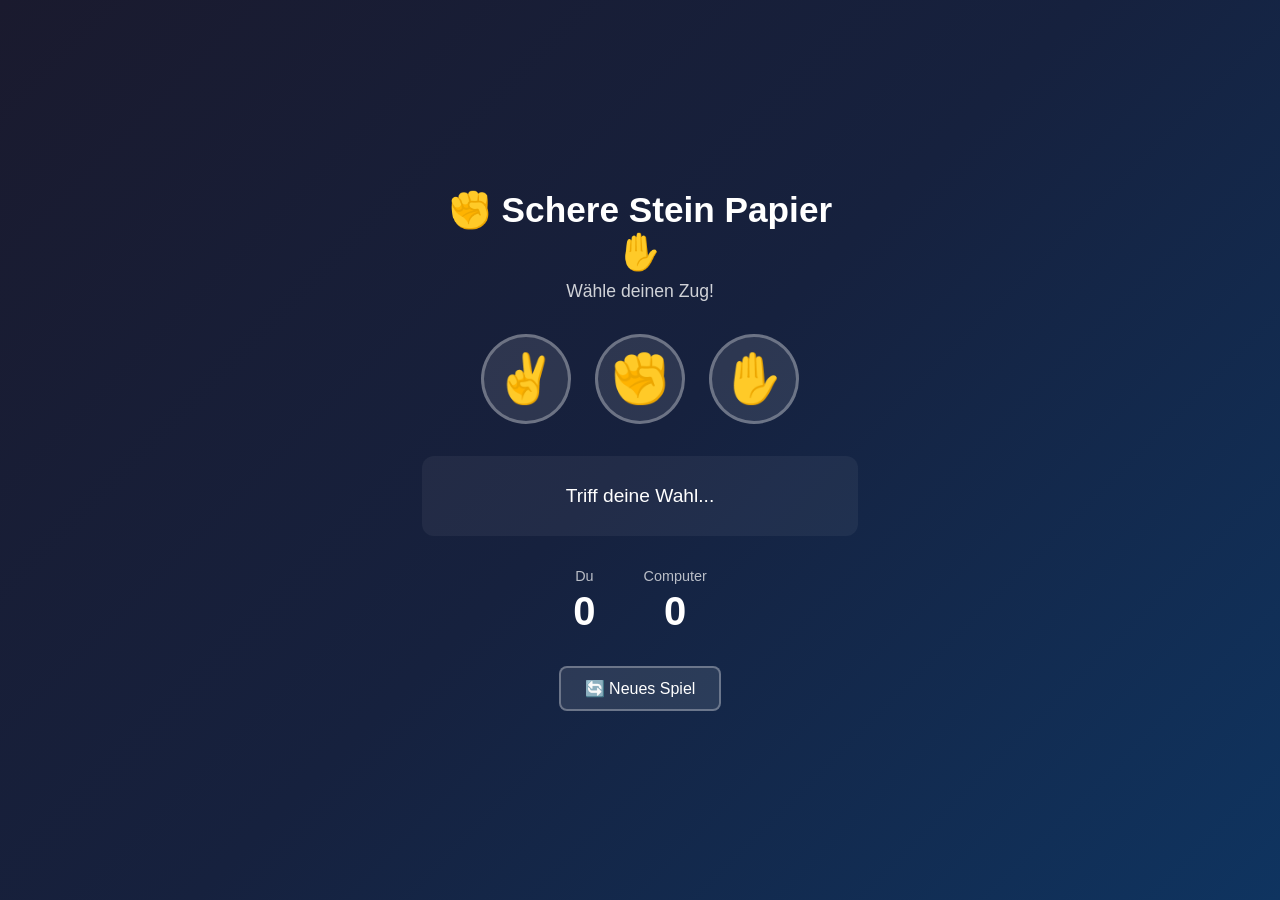
==== index.html @ b6883065 "feat: Schere Stein Papier Spiel als Team-Demo Interaktives Browser-Spiel mit: - Schere, Stein, Papie" ====
<!DOCTYPE html>
<html lang="de">
<head>
    <meta charset="UTF-8">
    <meta name="viewport" content="width=device-width, initial-scale=1.0">
    <title>Schere Stein Papier</title>
    <link rel="stylesheet" href="style.css">
</head>
<body>
    <div class="container">
        <h1>✊ Schere Stein Papier ✋</h1>
        <p class="subtitle">Wähle deinen Zug!</p>

        <div class="choices">
            <button class="choice-btn" data-choice="schere" title="Schere">✌️</button>
            <button class="choice-btn" data-choice="stein" title="Stein">✊</button>
            <button class="choice-btn" data-choice="papier" title="Papier">✋</button>
        </div>

        <div class="result" id="result">
            <p id="result-text">Triff deine Wahl...</p>
        </div>

        <div class="scoreboard">
            <div class="score">
                <span class="label">Du</span>
                <span class="value" id="player-score">0</span>
            </div>
            <div class="score">
                <span class="label">Computer</span>
                <span class="value" id="computer-score">0</span>
            </div>
        </div>

        <button class="reset-btn" id="reset-btn">🔄 Neues Spiel</button>
    </div>

    <script src="game.js"></script>
</body>
</html>
---- style.css ----
* {
    margin: 0;
    padding: 0;
    box-sizing: border-box;
}

body {
    font-family: 'Segoe UI', Tahoma, Geneva, Verdana, sans-serif;
    background: linear-gradient(135deg, #1a1a2e, #16213e, #0f3460);
    min-height: 100vh;
    display: flex;
    align-items: center;
    justify-content: center;
    color: #fff;
}

.container {
    text-align: center;
    padding: 2rem;
    max-width: 500px;
    width: 100%;
}

h1 {
    font-size: 2.2rem;
    margin-bottom: 0.5rem;
}

.subtitle {
    font-size: 1.1rem;
    opacity: 0.8;
    margin-bottom: 2rem;
}

.choices {
    display: flex;
    justify-content: center;
    gap: 1.5rem;
    margin-bottom: 2rem;
}

.choice-btn {
    font-size: 3rem;
    width: 90px;
    height: 90px;
    border: 3px solid rgba(255, 255, 255, 0.3);
    border-radius: 50%;
    background: rgba(255, 255, 255, 0.1);
    cursor: pointer;
    transition: all 0.3s ease;
    display: flex;
    align-items: center;
    justify-content: center;
}

.choice-btn:hover {
    transform: scale(1.15);
    border-color: #e94560;
    background: rgba(233, 69, 96, 0.2);
    box-shadow: 0 0 20px rgba(233, 69, 96, 0.4);
}

.choice-btn.selected {
    border-color: #e94560;
    background: rgba(233, 69, 96, 0.3);
    transform: scale(1.1);
}

.result {
    background: rgba(255, 255, 255, 0.05);
    border-radius: 12px;
    padding: 1.5rem;
    margin-bottom: 2rem;
    min-height: 80px;
    display: flex;
    align-items: center;
    justify-content: center;
}

#result-text {
    font-size: 1.2rem;
    line-height: 1.6;
}

.result.win { border: 2px solid #4caf50; }
.result.lose { border: 2px solid #f44336; }
.result.draw { border: 2px solid #ff9800; }

.scoreboard {
    display: flex;
    justify-content: center;
    gap: 3rem;
    margin-bottom: 2rem;
}

.score {
    display: flex;
    flex-direction: column;
    align-items: center;
}

.score .label {
    font-size: 0.9rem;
    opacity: 0.7;
    margin-bottom: 0.3rem;
}

.score .value {
    font-size: 2.5rem;
    font-weight: bold;
}

.reset-btn {
    background: rgba(255, 255, 255, 0.1);
    border: 2px solid rgba(255, 255, 255, 0.3);
    color: #fff;
    padding: 0.7rem 1.5rem;
    border-radius: 8px;
    font-size: 1rem;
    cursor: pointer;
    transition: all 0.3s ease;
}

.reset-btn:hover {
    background: rgba(255, 255, 255, 0.2);
    border-color: #fff;
}

@keyframes shake {
    0%, 100% { transform: translateX(0); }
    25% { transform: translateX(-5px); }
    75% { transform: translateX(5px); }
}

.shake {
    animation: shake 0.5s ease;
}
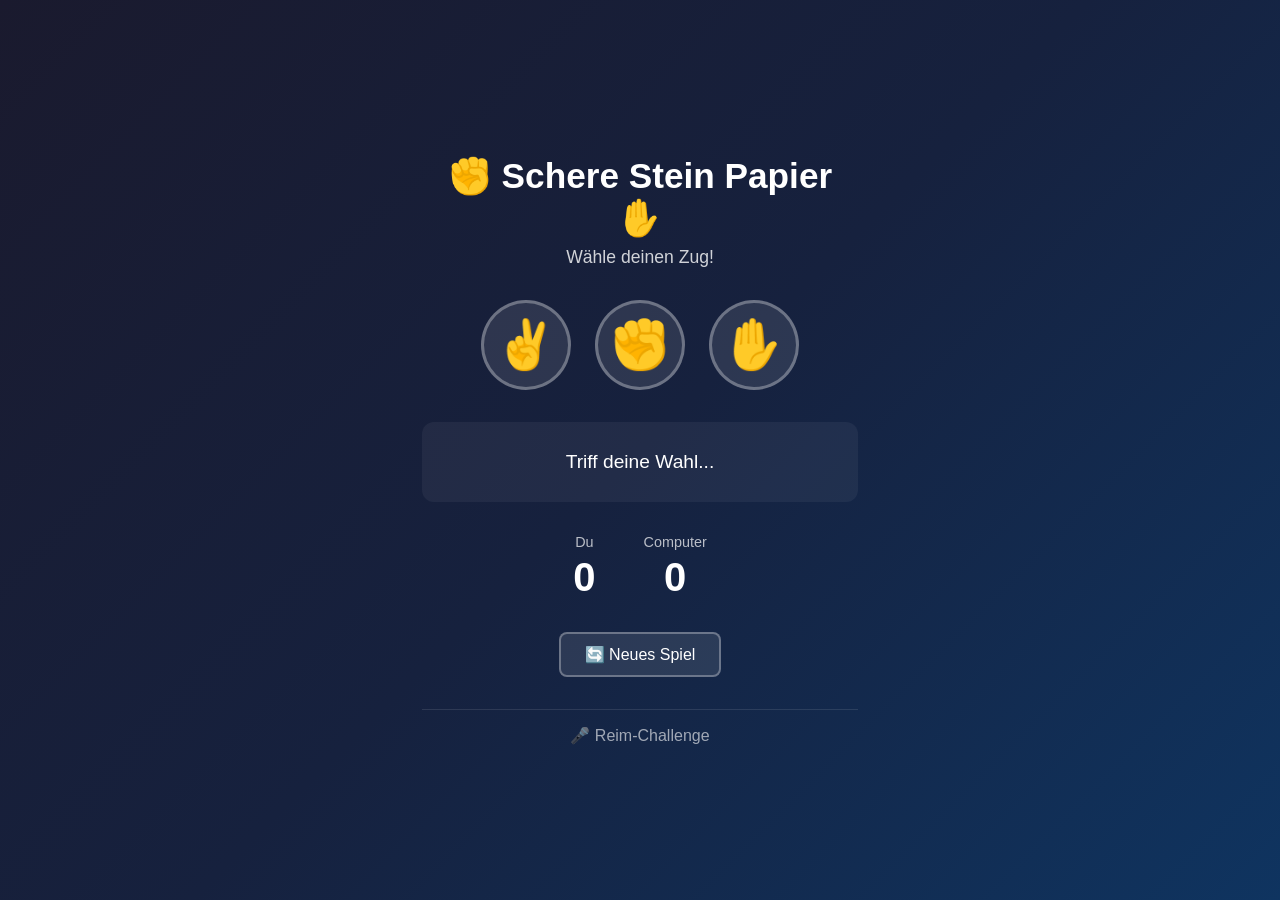
==== commit 9cc0af53: "feat: Reim-Challenge Spiel hinzugefuegt Neues Browser-Spiel bei dem das System ein Wort vorgibt und " ====
--- a/index.html
+++ b/index.html
@@ -33,6 +33,10 @@
         </div>
 
         <button class="reset-btn" id="reset-btn">🔄 Neues Spiel</button>
+
+        <nav style="margin-top:2rem;padding-top:1rem;border-top:1px solid rgba(255,255,255,0.1);">
+            <a href="reim.html" style="color:rgba(255,255,255,0.6);text-decoration:none;">🎤 Reim-Challenge</a>
+        </nav>
     </div>
 
     <script src="game.js"></script>
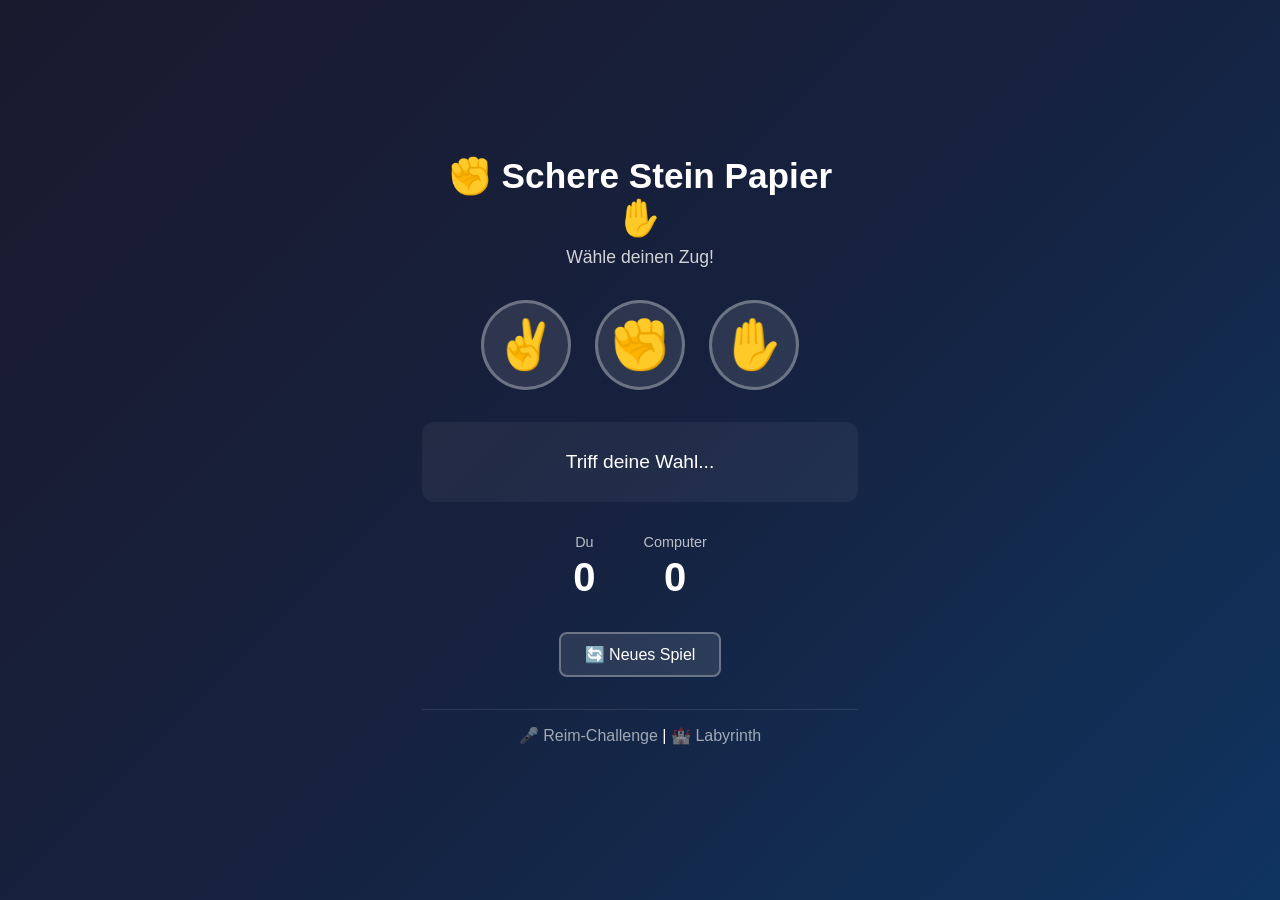
==== commit 9927ed88: "feat: Labyrinth-Spiel hinzugefuegt Neues Mini-Spiel mit: - Zufaellig generiertes Labyrinth (DFS-Algo" ====
--- a/index.html
+++ b/index.html
@@ -35,7 +35,8 @@
         <button class="reset-btn" id="reset-btn">🔄 Neues Spiel</button>
 
         <nav style="margin-top:2rem;padding-top:1rem;border-top:1px solid rgba(255,255,255,0.1);">
-            <a href="reim.html" style="color:rgba(255,255,255,0.6);text-decoration:none;">🎤 Reim-Challenge</a>
+            <a href="reim.html" style="color:rgba(255,255,255,0.6);text-decoration:none;">🎤 Reim-Challenge</a> |
+            <a href="labyrinth.html" style="color:rgba(255,255,255,0.6);text-decoration:none;">🏰 Labyrinth</a>
         </nav>
     </div>
 
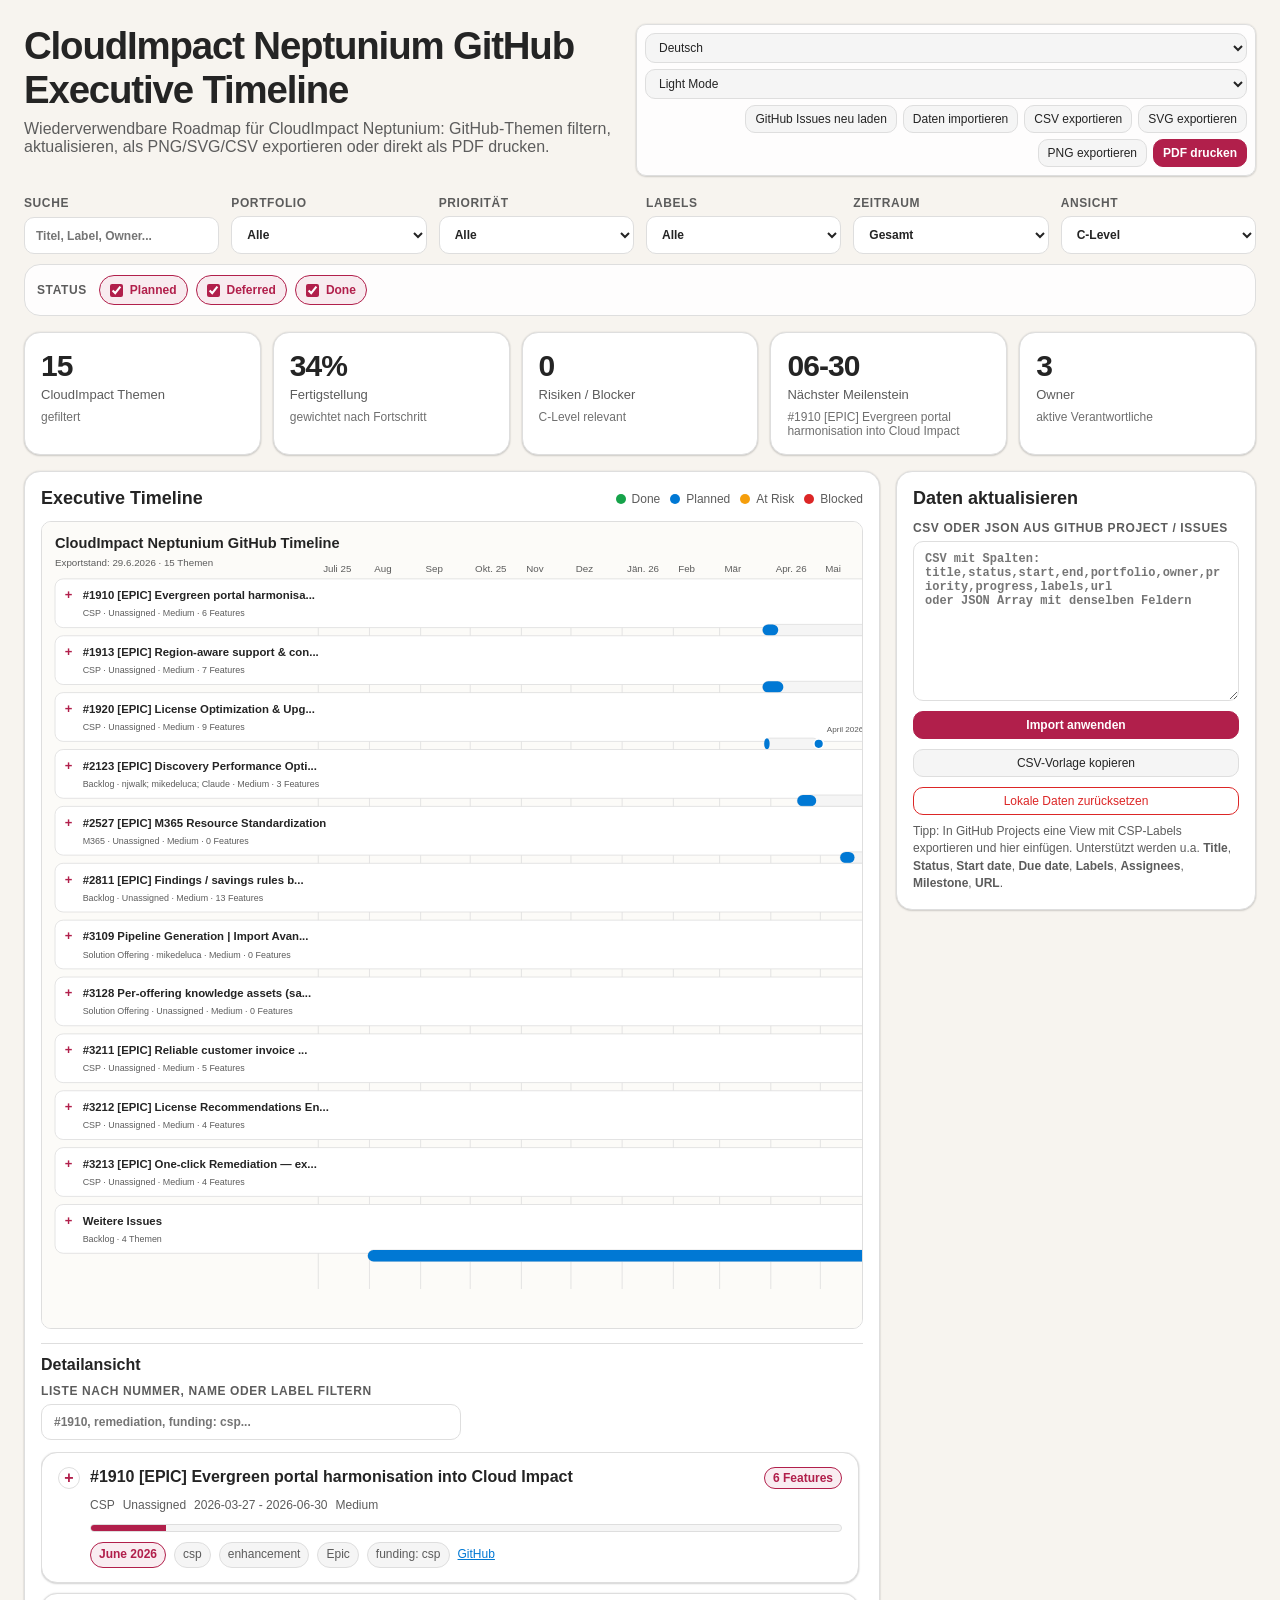
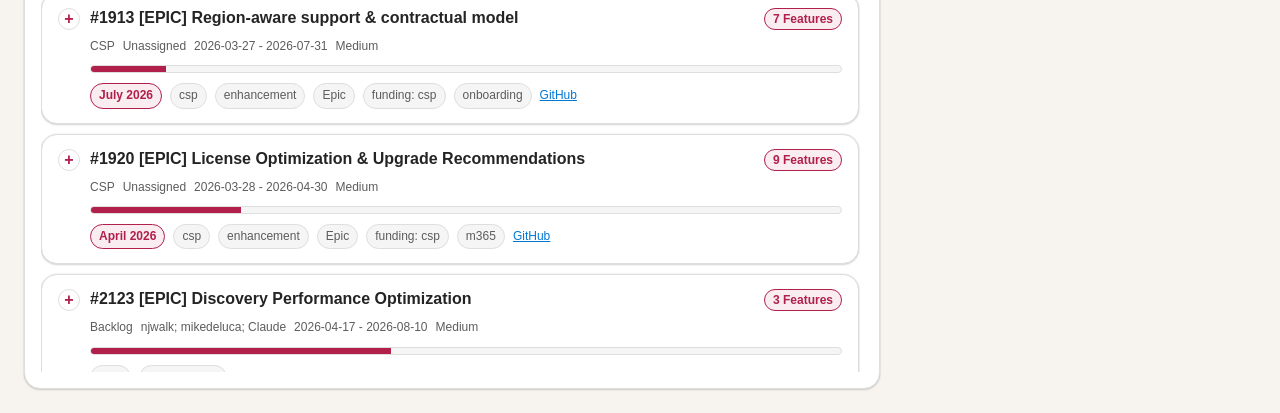
==== commit 122077e4: "Publish CloudImpact timeline artifact Co-authored-by: Copilot <223556219+Copilot@users.noreply.githu" ====
--- a/index.html
+++ b/index.html
@@ -1,45 +1,15936 @@
-<!DOCTYPE html>
+<!doctype html>
 <html lang="de">
 <head>
-    <meta charset="UTF-8">
-    <meta name="viewport" content="width=device-width, initial-scale=1.0">
-    <title>Schere Stein Papier</title>
-    <link rel="stylesheet" href="style.css">
+  <meta charset="utf-8" />
+  <meta name="viewport" content="width=device-width, initial-scale=1" />
+  <title>CloudImpact Neptunium GitHub Executive Timeline</title>
+  <link rel="icon" href="data:," />
+  <script>
+    (() => {
+      const param = new URLSearchParams(window.location.search).get("scoutTheme");
+      const stored = localStorage.getItem("cloudimpactneptunium-github-executive-timeline-theme");
+      const theme =
+        param || stored || (window.matchMedia("(prefers-color-scheme: dark)").matches ? "dark" : "light");
+      document.documentElement.setAttribute("data-theme", theme);
+    })();
+  </script>
+  <style>
+    :root {
+      color-scheme: light;
+      --cp-bg: #f7f4ef;
+      --cp-bg-elevated: #fcfbf8;
+      --cp-surface: #ffffff;
+      --cp-surface-soft: #f5f5f5;
+      --cp-border: #dedede;
+      --cp-border-strong: #919191;
+      --cp-text: #242424;
+      --cp-text-muted: #5c5c5c;
+      --cp-text-soft: #6f6f6f;
+      --cp-accent: #b11f4b;
+      --cp-accent-hover: #9a1a41;
+      --cp-accent-soft: rgba(177, 31, 75, 0.08);
+      --cp-accent-fg: #ffffff;
+      --cp-success: #16a34a;
+      --cp-danger: #dc2626;
+      --cp-warning: #f59e0b;
+      --cp-link: #0078d4;
+      --cp-shadow: 0 18px 48px rgba(0, 0, 0, 0.12);
+      --cp-overlay: rgba(255, 255, 255, 0.8);
+      --cp-panel: rgba(255, 255, 255, 0.86);
+      --cp-panel-strong: rgba(255, 255, 255, 0.96);
+      --cp-sheen: rgba(255, 255, 255, 0.55);
+      --cp-highlight: rgba(177, 31, 75, 0.12);
+    }
+    html[data-theme="dark"] {
+      color-scheme: dark;
+      --cp-bg: #3d3b3a;
+      --cp-bg-elevated: #343231;
+      --cp-surface: #292929;
+      --cp-surface-soft: #2e2e2e;
+      --cp-border: #474747;
+      --cp-border-strong: #5f5f5f;
+      --cp-text: #dedede;
+      --cp-text-muted: #919191;
+      --cp-text-soft: #b0b0b0;
+      --cp-accent: #fd8ea1;
+      --cp-accent-hover: #fb7b91;
+      --cp-accent-soft: rgba(253, 142, 161, 0.14);
+      --cp-accent-fg: #1a1a1a;
+      --cp-success: #4ade80;
+      --cp-danger: #f87171;
+      --cp-warning: #fbbf24;
+      --cp-link: #4da6ff;
+      --cp-shadow: 0 18px 48px rgba(0, 0, 0, 0.32);
+      --cp-overlay: rgba(41, 41, 41, 0.88);
+      --cp-panel: rgba(41, 41, 41, 0.72);
+      --cp-panel-strong: rgba(41, 41, 41, 0.96);
+      --cp-sheen: rgba(255, 255, 255, 0.04);
+      --cp-highlight: rgba(253, 142, 161, 0.12);
+    }
+    * { box-sizing: border-box; }
+    body {
+      margin: 0;
+      background: var(--cp-bg);
+      color: var(--cp-text);
+      font-family: "Segoe UI", Aptos, Calibri, -apple-system, BlinkMacSystemFont, sans-serif;
+    }
+    button, input, select, textarea {
+      font: inherit;
+      color: var(--cp-text);
+    }
+    .app {
+      max-width: 1440px;
+      margin: 0 auto;
+      padding: 24px;
+    }
+    header {
+      display: grid;
+      grid-template-columns: 1fr auto;
+      gap: 16px;
+      align-items: start;
+      margin-bottom: 20px;
+    }
+    h1, h2, h3, p { margin-top: 0; }
+    h1 {
+      margin-bottom: 8px;
+      font-size: clamp(28px, 3vw, 44px);
+      letter-spacing: -0.03em;
+    }
+    .subtitle {
+      margin: 0;
+      color: var(--cp-text-muted);
+      font-size: 16px;
+      max-width: 920px;
+    }
+    .toolbar, .panel, .metric, .timeline-card, .drawer {
+      background: var(--cp-surface);
+      border: 1px solid var(--cp-border);
+      border-radius: 16px;
+      box-shadow: 0 0 2px rgba(0,0,0,0.12), 0 1px 2px rgba(0,0,0,0.14);
+    }
+    .toolbar {
+      display: flex;
+      flex-wrap: wrap;
+      gap: 6px;
+      max-width: 620px;
+      padding: 8px;
+      align-self: start;
+      justify-content: flex-end;
+      background: var(--cp-panel);
+      border-radius: 0.625rem;
+    }
+    .button {
+      border: 1px solid var(--cp-border);
+      background: var(--cp-surface-soft);
+      border-radius: 0.625rem;
+      padding: 6px 9px;
+      cursor: pointer;
+      font-size: 12px;
+      transition: border-color .15s ease, background .15s ease, transform .15s ease;
+      white-space: nowrap;
+    }
+    .button:hover {
+      border-color: var(--cp-border-strong);
+      transform: translateY(-1px);
+    }
+    .button.primary {
+      background: var(--cp-accent);
+      border-color: var(--cp-accent);
+      color: var(--cp-accent-fg);
+      font-weight: 600;
+    }
+    .button.danger {
+      color: var(--cp-danger);
+      border-color: var(--cp-danger);
+      background: var(--cp-surface);
+    }
+    .filters {
+      display: grid;
+      grid-template-columns: repeat(6, minmax(140px, 1fr));
+      gap: 12px;
+      margin-bottom: 10px;
+    }
+    label {
+      display: grid;
+      gap: 6px;
+      color: var(--cp-text-muted);
+      font-size: 12px;
+      font-weight: 600;
+      text-transform: uppercase;
+      letter-spacing: .05em;
+    }
+    input, select, textarea {
+      width: 100%;
+      border: 1px solid var(--cp-border);
+      background: var(--cp-surface);
+      border-radius: 0.625rem;
+      padding: 10px 11px;
+      outline: none;
+    }
+    input:focus, select:focus, textarea:focus {
+      border-color: var(--cp-accent);
+      box-shadow: 0 0 0 3px var(--cp-accent-soft);
+    }
+    .status-strip {
+      display: flex;
+      align-items: center;
+      gap: 12px;
+      margin-bottom: 16px;
+      border: 1px solid var(--cp-border);
+      background: var(--cp-panel);
+      border-radius: 16px;
+      padding: 10px 12px;
+    }
+    .status-strip .strip-title {
+      color: var(--cp-text-muted);
+      font-size: 12px;
+      font-weight: 700;
+      letter-spacing: .05em;
+      text-transform: uppercase;
+      white-space: nowrap;
+    }
+    .multi-check {
+      display: flex;
+      flex-wrap: wrap;
+      gap: 8px;
+      align-items: center;
+      min-width: 0;
+    }
+    .multi-check label {
+      display: inline-flex;
+      align-items: center;
+      gap: 7px;
+      margin: 0;
+      padding: 7px 10px;
+      border: 1px solid var(--cp-border);
+      border-radius: 999px;
+      background: var(--cp-surface-soft);
+      color: var(--cp-text);
+      font-size: 12px;
+      font-weight: 700;
+      letter-spacing: 0;
+      text-transform: none;
+      cursor: pointer;
+      transition: border-color 140ms ease, background 140ms ease, color 140ms ease;
+    }
+    .multi-check input {
+      width: auto;
+      margin: 0;
+      accent-color: var(--cp-accent);
+    }
+    .multi-check label:has(input:checked) {
+      border-color: var(--cp-accent);
+      background: var(--cp-accent-soft);
+      color: var(--cp-accent);
+    }
+    .metrics {
+      display: grid;
+      grid-template-columns: repeat(5, 1fr);
+      gap: 12px;
+      margin-bottom: 16px;
+    }
+    .metric {
+      padding: 16px;
+    }
+    .metric .value {
+      font-size: 30px;
+      font-weight: 700;
+      letter-spacing: -0.03em;
+    }
+    .metric .label {
+      color: var(--cp-text-muted);
+      font-size: 13px;
+      margin-top: 4px;
+    }
+    .metric .hint {
+      color: var(--cp-text-soft);
+      font-size: 12px;
+      margin-top: 8px;
+    }
+    .content {
+      display: grid;
+      grid-template-columns: minmax(0, 1fr) 360px;
+      gap: 16px;
+      align-items: start;
+    }
+    .panel {
+      padding: 16px;
+      overflow: hidden;
+    }
+    .panel-title {
+      display: flex;
+      align-items: center;
+      justify-content: space-between;
+      gap: 12px;
+      margin-bottom: 12px;
+    }
+    .panel-title h2 {
+      margin: 0;
+      font-size: 18px;
+    }
+    .legend {
+      display: flex;
+      flex-wrap: wrap;
+      gap: 10px;
+      color: var(--cp-text-muted);
+      font-size: 12px;
+    }
+    .legend-item {
+      display: inline-flex;
+      align-items: center;
+      gap: 6px;
+    }
+    .dot {
+      width: 10px;
+      height: 10px;
+      border-radius: 999px;
+      background: var(--cp-accent);
+    }
+    .dot.done { background: var(--cp-success); }
+    .dot.risk { background: var(--cp-warning); }
+    .dot.blocked { background: var(--cp-danger); }
+    .dot.planned { background: var(--cp-link); }
+    .timeline-wrap {
+      overflow: auto;
+      border: 1px solid var(--cp-border);
+      border-radius: 0.625rem;
+      background: var(--cp-bg-elevated);
+    }
+    svg {
+      display: block;
+      min-width: 1040px;
+      width: 100%;
+      height: auto;
+    }
+    .list {
+      display: grid;
+      gap: 10px;
+      margin-top: 12px;
+      max-height: 520px;
+      overflow: auto;
+      padding-right: 4px;
+    }
+    .detail-tools {
+      display: grid;
+      gap: 10px;
+      margin: 14px 0 10px;
+      padding-top: 12px;
+      border-top: 1px solid var(--cp-border);
+    }
+    .detail-tools h3 {
+      margin: 0;
+      font-size: 16px;
+    }
+    .detail-filter {
+      display: grid;
+      gap: 6px;
+      max-width: 420px;
+    }
+    .detail-filter span {
+      color: var(--cp-text-muted);
+      font-size: 12px;
+      font-weight: 700;
+    }
+    .detail-filter input {
+      width: 100%;
+      border: 1px solid var(--cp-border);
+      border-radius: 0.625rem;
+      background: var(--cp-surface);
+      padding: 10px 12px;
+      outline: none;
+    }
+    .detail-filter input:focus {
+      border-color: var(--cp-accent);
+      box-shadow: 0 0 0 3px var(--cp-accent-soft);
+    }
+    .timeline-card {
+      padding: 14px 16px;
+      display: grid;
+      gap: 10px;
+    }
+    .timeline-card.child-card {
+      margin-left: 28px;
+      border-left: 3px solid var(--cp-accent);
+    }
+    .epic-group {
+      border: 1px solid var(--cp-border);
+      border-radius: 16px;
+      background: var(--cp-surface);
+      box-shadow: 0 0 2px rgba(0,0,0,0.12), 0 1px 2px rgba(0,0,0,0.14);
+      overflow: hidden;
+    }
+    .epic-group summary {
+      cursor: pointer;
+      display: grid;
+      grid-template-columns: 24px minmax(0, 1fr);
+      column-gap: 8px;
+      row-gap: 8px;
+      align-items: start;
+      list-style: none;
+      padding: 14px 16px;
+    }
+    .epic-group summary > * {
+      grid-column: 2;
+    }
+    .epic-group summary::-webkit-details-marker {
+      display: none;
+    }
+    .epic-group summary::before {
+      content: "+";
+      display: inline-flex;
+      width: 20px;
+      height: 20px;
+      align-items: center;
+      justify-content: center;
+      grid-column: 1;
+      grid-row: 1;
+      margin: 0;
+      border: 1px solid var(--cp-border);
+      border-radius: 999px;
+      color: var(--cp-accent);
+      font-weight: 700;
+      transition: transform 160ms ease;
+    }
+    .epic-group[open] summary::before {
+      content: "-";
+    }
+    .epic-children {
+      display: grid;
+      gap: 8px;
+      padding: 0 12px 12px;
+    }
+    .epic-group:not([open]) .epic-children {
+      display: none;
+    }
+    .section-label {
+      color: var(--cp-text-muted);
+      font-size: 12px;
+      font-weight: 700;
+      margin: 8px 0 0;
+      text-transform: uppercase;
+      letter-spacing: 0.04em;
+    }
+    .card-top {
+      display: flex;
+      gap: 8px;
+      align-items: start;
+      justify-content: space-between;
+    }
+    .card-title {
+      font-weight: 700;
+      line-height: 1.25;
+    }
+    .card-meta {
+      color: var(--cp-text-muted);
+      font-size: 12px;
+      display: flex;
+      flex-wrap: wrap;
+      gap: 6px 8px;
+      align-items: center;
+      line-height: 1.45;
+    }
+    .badge {
+      display: inline-flex;
+      align-items: center;
+      gap: 6px;
+      border: 1px solid var(--cp-border);
+      background: var(--cp-surface-soft);
+      border-radius: 999px;
+      padding: 3px 8px;
+      font-size: 12px;
+      white-space: nowrap;
+    }
+    .badge.executive {
+      background: var(--cp-accent-soft);
+      border-color: var(--cp-accent);
+      color: var(--cp-accent);
+      font-weight: 700;
+    }
+    .badge.risk { color: var(--cp-warning); border-color: var(--cp-warning); }
+    .badge.blocked { color: var(--cp-danger); border-color: var(--cp-danger); }
+    .progress {
+      height: 8px;
+      border-radius: 999px;
+      background: var(--cp-surface-soft);
+      border: 1px solid var(--cp-border);
+      overflow: hidden;
+      margin: 2px 0;
+    }
+    .progress span {
+      display: block;
+      height: 100%;
+      background: var(--cp-accent);
+    }
+    .drawer {
+      padding: 16px;
+      position: sticky;
+      top: 16px;
+    }
+    .drawer h2 {
+      font-size: 18px;
+      margin-bottom: 12px;
+    }
+    .drawer-grid {
+      display: grid;
+      gap: 10px;
+    }
+    textarea {
+      min-height: 160px;
+      resize: vertical;
+      font-family: Consolas, "Courier New", Courier, monospace;
+      font-size: 12px;
+      text-transform: none;
+      letter-spacing: 0;
+      color: var(--cp-text);
+    }
+    .help {
+      color: var(--cp-text-muted);
+      font-size: 12px;
+      line-height: 1.45;
+      margin: 8px 0 0;
+    }
+    .toast {
+      position: fixed;
+      right: 24px;
+      bottom: 24px;
+      background: var(--cp-panel-strong);
+      border: 1px solid var(--cp-border);
+      color: var(--cp-text);
+      border-radius: 0.625rem;
+      padding: 12px 14px;
+      box-shadow: var(--cp-shadow);
+      opacity: 0;
+      transform: translateY(10px);
+      pointer-events: none;
+      transition: opacity .2s ease, transform .2s ease;
+      z-index: 10;
+    }
+    .toast.show {
+      opacity: 1;
+      transform: translateY(0);
+    }
+    .hidden { display: none !important; }
+    a { color: var(--cp-link); }
+    @media (max-width: 1100px) {
+      header, .content { grid-template-columns: 1fr; }
+      .filters, .metrics { grid-template-columns: repeat(2, 1fr); }
+      .status-strip { align-items: flex-start; flex-direction: column; }
+      .drawer { position: static; }
+    }
+    @media print {
+      body { background: var(--cp-surface); }
+      .toolbar, .filters, .status-strip, .drawer, .list, .help, .toast { display: none !important; }
+      .app { max-width: none; padding: 0; }
+      .content { display: block; }
+      .panel { border: 0; box-shadow: none; padding: 0; }
+      .timeline-wrap { border: 0; overflow: visible; }
+      svg { min-width: 0; }
+    }
+  </style>
 </head>
 <body>
-    <div class="container">
-        <h1>✊ Schere Stein Papier ✋</h1>
-        <p class="subtitle">Wähle deinen Zug!</p>
-
-        <div class="choices">
-            <button class="choice-btn" data-choice="schere" title="Schere">✌️</button>
-            <button class="choice-btn" data-choice="stein" title="Stein">✊</button>
-            <button class="choice-btn" data-choice="papier" title="Papier">✋</button>
+  <main class="app">
+    <header>
+      <div>
+        <h1>CloudImpact Neptunium GitHub Executive Timeline</h1>
+        <p class="subtitle" data-i18n="subtitle">Wiederverwendbare Roadmap für alle CSP-relevanten GitHub-Themen: filtern, aktualisieren, als PNG/SVG/CSV exportieren oder direkt als PDF drucken.</p>
+      </div>
+      <div class="toolbar">
+        <select class="button" id="language" aria-label="Language">
+          <option value="de">Deutsch</option>
+          <option value="en">English</option>
+          <option value="fr">Français</option>
+        </select>
+        <select class="button" id="themeMode" aria-label="Theme">
+          <option value="light" data-i18n="themeLight">Light mode</option>
+          <option value="dark" data-i18n="themeDark">Dark mode</option>
+        </select>
+        <button class="button" id="demoBtn" data-i18n="loadDemo">Demo-Daten laden</button>
+        <button class="button" id="importBtn" data-i18n="importData">Daten importieren</button>
+        <button class="button" id="csvBtn" data-i18n="exportCsv">CSV exportieren</button>
+        <button class="button" id="svgBtn" data-i18n="exportSvg">SVG exportieren</button>
+        <button class="button" id="pngBtn" data-i18n="exportPng">PNG exportieren</button>
+        <button class="button primary" id="printBtn" data-i18n="printPdf">PDF drucken</button>
+      </div>
+    </header>
+
+    <section class="filters" aria-label="Filter">
+      <label><span data-i18n="search">Suche</span>
+        <input id="search" placeholder="Titel, Label, Owner..." data-i18n-placeholder="searchPlaceholder" />
+      </label>
+      <label><span data-i18n="portfolio">Portfolio</span>
+        <select id="portfolio"></select>
+      </label>
+      <label><span data-i18n="priority">Priorität</span>
+        <select id="priority"></select>
+      </label>
+      <label><span data-i18n="labels">Labels</span>
+        <select id="labels"></select>
+      </label>
+      <label><span data-i18n="timeframe">Zeitraum</span>
+        <select id="range">
+          <option value="all" selected data-i18n="rangeAll">Gesamt</option>
+          <option value="90" data-i18n="range90">Nächste 90 Tage</option>
+          <option value="180" data-i18n="range180">Nächste 180 Tage</option>
+          <option value="365" data-i18n="range365">Nächste 12 Monate</option>
+        </select>
+      </label>
+      <label><span data-i18n="view">Ansicht</span>
+        <select id="viewMode">
+          <option value="executive" selected data-i18n="viewExecutive">C-Level</option>
+          <option value="delivery">Delivery Detail</option>
+        </select>
+      </label>
+    </section>
+    <section class="status-strip" aria-label="Status">
+      <div class="strip-title" data-i18n="status">Status</div>
+      <div class="multi-check" id="statusOptions" aria-label="Status"></div>
+    </section>
+
+    <section class="metrics" aria-label="Kennzahlen">
+      <div class="metric"><div class="value" id="mTotal">0</div><div class="label" data-i18n="metricTopics">CSP Themen</div><div class="hint" data-i18n="metricFiltered">gefiltert</div></div>
+      <div class="metric"><div class="value" id="mDone">0%</div><div class="label" data-i18n="metricCompletion">Fertigstellung</div><div class="hint" data-i18n="metricWeighted">gewichtet nach Fortschritt</div></div>
+      <div class="metric"><div class="value" id="mRisks">0</div><div class="label" data-i18n="metricRisks">Risiken / Blocker</div><div class="hint" data-i18n="metricExecutive">C-Level relevant</div></div>
+      <div class="metric"><div class="value" id="mNext">-</div><div class="label" data-i18n="metricNext">Nächster Meilenstein</div><div class="hint" id="mNextHint">kein Datum</div></div>
+      <div class="metric"><div class="value" id="mOwners">0</div><div class="label" data-i18n="metricOwners">Owner</div><div class="hint" data-i18n="metricActiveOwners">aktive Verantwortliche</div></div>
+    </section>
+
+    <section class="content">
+      <div class="panel">
+        <div class="panel-title">
+          <h2>Executive Timeline</h2>
+          <div class="legend">
+            <span class="legend-item"><span class="dot done"></span><span data-i18n="legendDone">Done</span></span>
+            <span class="legend-item"><span class="dot planned"></span><span data-i18n="legendPlanned">Planned</span></span>
+            <span class="legend-item"><span class="dot risk"></span><span data-i18n="legendRisk">At Risk</span></span>
+            <span class="legend-item"><span class="dot blocked"></span><span data-i18n="legendBlocked">Blocked</span></span>
+          </div>
         </div>
-
-        <div class="result" id="result">
-            <p id="result-text">Triff deine Wahl...</p>
+        <div class="timeline-wrap">
+          <svg id="timeline" role="img" aria-label="CloudImpact Neptunium GitHub Timeline"></svg>
         </div>
-
-        <div class="scoreboard">
-            <div class="score">
-                <span class="label">Du</span>
-                <span class="value" id="player-score">0</span>
+        <div class="detail-tools">
+          <h3 data-i18n="detailedView">Detailed view</h3>
+          <label class="detail-filter">
+            <span data-i18n="listNumberFilter">Filter list by number, name, or label</span>
+            <input id="listNumberFilter" placeholder="#1910, remediation, funding: csp..." data-i18n-placeholder="listNumberPlaceholder" />
+          </label>
+        </div>
+        <div class="list" id="cards"></div>
+      </div>
+
+      <aside class="drawer">
+        <h2 data-i18n="updateData">Daten aktualisieren</h2>
+        <div class="drawer-grid">
+          <label><span data-i18n="importLabel">CSV oder JSON aus GitHub Project / Issues</span>
+            <textarea id="importData" spellcheck="false" placeholder="CSV mit Spalten: title,status,start,end,portfolio,owner,priority,progress,labels,url&#10;oder JSON Array mit denselben Feldern" data-i18n-placeholder="importPlaceholder"></textarea>
+          </label>
+          <button class="button primary" id="applyImportBtn" data-i18n="applyImport">Import anwenden</button>
+          <button class="button" id="copyTemplateBtn" data-i18n="copyTemplate">CSV-Vorlage kopieren</button>
+          <button class="button danger" id="resetBtn" data-i18n="resetLocal">Lokale Daten zurücksetzen</button>
+        </div>
+        <p class="help" data-i18n="importTip">Tipp: In GitHub Projects eine View mit CSP-Labels exportieren und hier einfügen. Unterstützt werden u.a. <strong>Title</strong>, <strong>Status</strong>, <strong>Start date</strong>, <strong>Due date</strong>, <strong>Labels</strong>, <strong>Assignees</strong>, <strong>Milestone</strong>, <strong>URL</strong>.</p>
+      </aside>
+    </section>
+  </main>
+  <div class="toast" id="toast"></div>
+
+  <script>
+    const storageKey = "cloudimpactneptunium-github-executive-timeline-v6";
+    const languageKey = "cloudimpactneptunium-github-executive-timeline-language";
+    const themeKey = "cloudimpactneptunium-github-executive-timeline-theme";
+    const today = new Date("2026-06-30T00:00:00+02:00");
+    const repoLabels = [
+      { name: "App Feedback", color: "ededed", description: "" },
+      { name: "bug", color: "d73a4a", description: "Something isn't working" },
+      { name: "critical", color: "B60205", description: "Critical issues that block functionality" },
+      { name: "csp", color: "0E8A16", description: "Cloud Solution Provider specific issues or features" },
+      { name: "deferred", color: "C5DEF5", description: "Work intentionally postponed to a later milestone" },
+      { name: "dependencies", color: "0366d6", description: "Pull requests that update a dependency file" },
+      { name: "documentation", color: "0075ca", description: "Improvements or additions to documentation" },
+      { name: "enhancement", color: "ededed", description: "" },
+      { name: "Epic", color: "5319E7", description: "Large tracking issue spanning multiple sub-issues" },
+      { name: "funding: core", color: "0052CC", description: "Funding bucket: Core platform engineering" },
+      { name: "funding: csp", color: "D93F0B", description: "Funding bucket: CSP (Partner Center, onboarding, M365 licensing)" },
+      { name: "funding: customer", color: "C2185B", description: "Funding bucket: Customer (paid Cloud Impact SKU work, e.g. savings rules)" },
+      { name: "funding: evolve-ai", color: "006B75", description: "Funding bucket: Evolve AI (Ava, AI agents)" },
+      { name: "funding: multi-cloud", color: "FBCA04", description: "Funding bucket: Multi-cloud (AWS/GCP)" },
+      { name: "funding: solution-offering", color: "5319E7", description: "Funding bucket: Solution Offering (service offerings, Evergreen)" },
+      { name: "javascript", color: "168700", description: "Pull requests that update javascript code" },
+      { name: "m365", color: "0052CC", description: "Microsoft 365 related issues and rules" },
+      { name: "needs-triage", color: "ededed", description: "" },
+      { name: "offering", color: "5319E7", description: "Service offering catalog (service_offerings)" },
+      { name: "onboarding", color: "1D76DB", description: "Customer onboarding flow (onboarding refactor)" },
+      { name: "python", color: "2b67c6", description: "Pull requests that update python code" },
+      { name: "Quickstart", color: "ccc887", description: "" },
+      { name: "rule", color: "0E8A16", description: "Findings and savings rules" },
+      { name: "Security", color: "B60205", description: "Security vulnerabilities, CVEs, and hardening work" }
+    ];
+    const repoLabelNames = repoLabels.map(label => label.name);
+    const repoLabelSet = new Set(repoLabelNames.map(label => label.toLowerCase()));
+    const demoItems = [
+    {
+        "number":  3256,
+        "title":  "#3256 [i18n] Extract onboarding + agreement-gate + connect chrome (this-branch pre-merge subset)",
+        "status":  "Planned",
+        "start":  "2026-06-27",
+        "end":  "2026-08-11",
+        "portfolio":  "Backlog",
+        "owner":  "Unassigned",
+        "priority":  "Medium",
+        "progress":  10,
+        "labels":  "",
+        "url":  "https://github.com/ava-innersource/cloudimpactneptunium/issues/3256",
+        "milestone":  "",
+        "parentEpics":  {
+
+                        }
+    },
+    {
+        "number":  3255,
+        "title":  "#3255 Pre-merge security review: compliance-archive read path + consent/token subsystem",
+        "status":  "Planned",
+        "start":  "2026-06-27",
+        "end":  "2026-08-11",
+        "portfolio":  "Backlog",
+        "owner":  "Unassigned",
+        "priority":  "Medium",
+        "progress":  10,
+        "labels":  "",
+        "url":  "https://github.com/ava-innersource/cloudimpactneptunium/issues/3255",
+        "milestone":  "",
+        "parentEpics":  {
+
+                        }
+    },
+    {
+        "number":  3254,
+        "title":  "#3254 Marketo: create MSA company fields + fix enrichment company-matching (§7.9)",
+        "status":  "Done",
+        "start":  "2026-06-27",
+        "end":  "2026-06-29",
+        "portfolio":  "Backlog",
+        "owner":  "Unassigned",
+        "priority":  "Medium",
+        "progress":  100,
+        "labels":  "",
+        "url":  "https://github.com/ava-innersource/cloudimpactneptunium/issues/3254",
+        "milestone":  "",
+        "parentEpics":  {
+
+                        }
+    },
+    {
+        "number":  3253,
+        "title":  "#3253 Provision the production compliance-archive storage (per-country-group accounts + read MI)",
+        "status":  "Planned",
+        "start":  "2026-06-27",
+        "end":  "2026-08-13",
+        "portfolio":  "Backlog",
+        "owner":  "Unassigned",
+        "priority":  "Medium",
+        "progress":  10,
+        "labels":  "",
+        "url":  "https://github.com/ava-innersource/cloudimpactneptunium/issues/3253",
+        "milestone":  "",
+        "parentEpics":  {
+
+                        }
+    },
+    {
+        "number":  3252,
+        "title":  "#3252 [FEATURE] Monitoring and Configuring Kubernetes Discovery Pods",
+        "status":  "Planned",
+        "start":  "2026-06-27",
+        "end":  "2026-08-11",
+        "portfolio":  "Backlog",
+        "owner":  "Unassigned",
+        "priority":  "Medium",
+        "progress":  10,
+        "labels":  "needs-triage; enhancement",
+        "url":  "https://github.com/ava-innersource/cloudimpactneptunium/issues/3252",
+        "milestone":  "",
+        "parentEpics":  {
+
+                        }
+    },
+    {
+        "number":  3250,
+        "title":  "#3250 Pipeline Generation | Validation \u0026 Clean Up",
+        "status":  "Planned",
+        "start":  "2026-06-26",
+        "end":  "2026-06-27",
+        "portfolio":  "CSP",
+        "owner":  "mikedeluca",
+        "priority":  "Medium",
+        "progress":  10,
+        "labels":  "offering; funding: csp",
+        "url":  "https://github.com/ava-innersource/cloudimpactneptunium/issues/3250",
+        "milestone":  "Offer Integration",
+        "parentEpics":  {
+
+                        }
+    },
+    {
+        "number":  3249,
+        "title":  "#3249 Business Rules for Data \u0026 AI",
+        "status":  "Planned",
+        "start":  "2026-06-26",
+        "end":  "2026-08-10",
+        "portfolio":  "Backlog",
+        "owner":  "mikedeluca",
+        "priority":  "Medium",
+        "progress":  10,
+        "labels":  "",
+        "url":  "https://github.com/ava-innersource/cloudimpactneptunium/issues/3249",
+        "milestone":  "",
+        "parentEpics":  {
+
+                        }
+    },
+    {
+        "number":  3248,
+        "title":  "#3248 Business Rules for Azure Discovery",
+        "status":  "Planned",
+        "start":  "2026-06-26",
+        "end":  "2026-08-10",
+        "portfolio":  "Backlog",
+        "owner":  "mikedeluca",
+        "priority":  "Medium",
+        "progress":  10,
+        "labels":  "",
+        "url":  "https://github.com/ava-innersource/cloudimpactneptunium/issues/3248",
+        "milestone":  "",
+        "parentEpics":  {
+
+                        }
+    },
+    {
+        "number":  3247,
+        "title":  "#3247 Business Rules for MW Discovery",
+        "status":  "Planned",
+        "start":  "2026-06-26",
+        "end":  "2026-08-10",
+        "portfolio":  "Backlog",
+        "owner":  "mikedeluca",
+        "priority":  "Medium",
+        "progress":  10,
+        "labels":  "",
+        "url":  "https://github.com/ava-innersource/cloudimpactneptunium/issues/3247",
+        "milestone":  "",
+        "parentEpics":  {
+
+                        }
+    },
+    {
+        "number":  3246,
+        "title":  "#3246 Business Rules for Security",
+        "status":  "Planned",
+        "start":  "2026-06-26",
+        "end":  "2026-08-10",
+        "portfolio":  "Backlog",
+        "owner":  "mikedeluca",
+        "priority":  "Medium",
+        "progress":  10,
+        "labels":  "",
+        "url":  "https://github.com/ava-innersource/cloudimpactneptunium/issues/3246",
+        "milestone":  "",
+        "parentEpics":  {
+
+                        }
+    },
+    {
+        "number":  3245,
+        "title":  "#3245 Pipeline Generation |  Business Rules",
+        "status":  "Planned",
+        "start":  "2026-06-26",
+        "end":  "2026-06-27",
+        "portfolio":  "Solution Offering",
+        "owner":  "mikedeluca",
+        "priority":  "Medium",
+        "progress":  10,
+        "labels":  "onboarding; offering; funding: solution-offering",
+        "url":  "https://github.com/ava-innersource/cloudimpactneptunium/issues/3245",
+        "milestone":  "Offer Integration",
+        "parentEpics":  {
+
+                        }
+    },
+    {
+        "number":  3243,
+        "title":  "#3243 Import Data \u0026 AI",
+        "status":  "Planned",
+        "start":  "2026-06-26",
+        "end":  "2026-08-10",
+        "portfolio":  "Backlog",
+        "owner":  "mikedeluca",
+        "priority":  "Medium",
+        "progress":  10,
+        "labels":  "",
+        "url":  "https://github.com/ava-innersource/cloudimpactneptunium/issues/3243",
+        "milestone":  "",
+        "parentEpics":  {
+
+                        }
+    },
+    {
+        "number":  3242,
+        "title":  "#3242 Import Azure Discovery",
+        "status":  "Done",
+        "start":  "2026-06-26",
+        "end":  "2026-06-26",
+        "portfolio":  "Backlog",
+        "owner":  "Unassigned",
+        "priority":  "Medium",
+        "progress":  100,
+        "labels":  "",
+        "url":  "https://github.com/ava-innersource/cloudimpactneptunium/issues/3242",
+        "milestone":  "",
+        "parentEpics":  {
+
+                        }
+    },
+    {
+        "number":  3241,
+        "title":  "#3241 Import MW Discovery",
+        "status":  "Done",
+        "start":  "2026-06-26",
+        "end":  "2026-06-26",
+        "portfolio":  "Backlog",
+        "owner":  "Unassigned",
+        "priority":  "Medium",
+        "progress":  100,
+        "labels":  "",
+        "url":  "https://github.com/ava-innersource/cloudimpactneptunium/issues/3241",
+        "milestone":  "",
+        "parentEpics":  {
+
+                        }
+    },
+    {
+        "number":  3240,
+        "title":  "#3240 Import Security Offering",
+        "status":  "Done",
+        "start":  "2026-06-26",
+        "end":  "2026-06-26",
+        "portfolio":  "Backlog",
+        "owner":  "Unassigned",
+        "priority":  "Medium",
+        "progress":  100,
+        "labels":  "",
+        "url":  "https://github.com/ava-innersource/cloudimpactneptunium/issues/3240",
+        "milestone":  "",
+        "parentEpics":  {
+
+                        }
+    },
+    {
+        "number":  3239,
+        "title":  "#3239 [BUG] Thales discovery never completes: processMonthlyCosts OOMs, runs twice (orphaned activity), 6h timeout → no results — short-term mitigations",
+        "status":  "Planned",
+        "start":  "2026-06-26",
+        "end":  "2026-08-10",
+        "portfolio":  "Backlog",
+        "owner":  "Unassigned",
+        "priority":  "High",
+        "progress":  10,
+        "labels":  "bug; funding: core",
+        "url":  "https://github.com/ava-innersource/cloudimpactneptunium/issues/3239",
+        "milestone":  "",
+        "parentEpics":  {
+
+                        }
+    },
+    {
+        "number":  3238,
+        "title":  "#3238 Pre-login cookie consent: reuse Avanade\u0027s existing consent, only prompt if absent",
+        "status":  "Planned",
+        "start":  "2026-06-26",
+        "end":  "2026-08-10",
+        "portfolio":  "Backlog",
+        "owner":  "Unassigned",
+        "priority":  "Medium",
+        "progress":  10,
+        "labels":  "enhancement",
+        "url":  "https://github.com/ava-innersource/cloudimpactneptunium/issues/3238",
+        "milestone":  "",
+        "parentEpics":  {
+
+                        }
+    },
+    {
+        "number":  3237,
+        "title":  "#3237 Google connect: get the OAuth app Google-verified (customers hit \"Google hasn\u0027t verified this app\")",
+        "status":  "Planned",
+        "start":  "2026-06-26",
+        "end":  "2026-08-10",
+        "portfolio":  "Backlog",
+        "owner":  "Unassigned",
+        "priority":  "High",
+        "progress":  10,
+        "labels":  "bug",
+        "url":  "https://github.com/ava-innersource/cloudimpactneptunium/issues/3237",
+        "milestone":  "",
+        "parentEpics":  {
+
+                        }
+    },
+    {
+        "number":  3236,
+        "title":  "#3236 [BUG] downloadObject swallows all blob-download errors → silent $0 monthly costs, no telemetry",
+        "status":  "Planned",
+        "start":  "2026-06-26",
+        "end":  "2026-08-10",
+        "portfolio":  "Backlog",
+        "owner":  "Unassigned",
+        "priority":  "High",
+        "progress":  10,
+        "labels":  "bug; funding: core",
+        "url":  "https://github.com/ava-innersource/cloudimpactneptunium/issues/3236",
+        "milestone":  "",
+        "parentEpics":  {
+
+                        }
+    },
+    {
+        "number":  3235,
+        "title":  "#3235 Stabilization: move remaining all-orgs system workflows off the web pod (web-triggers-never-computes)",
+        "status":  "Planned",
+        "start":  "2026-06-26",
+        "end":  "2026-08-10",
+        "portfolio":  "Backlog",
+        "owner":  "Unassigned",
+        "priority":  "Medium",
+        "progress":  10,
+        "labels":  "enhancement",
+        "url":  "https://github.com/ava-innersource/cloudimpactneptunium/issues/3235",
+        "milestone":  "",
+        "parentEpics":  {
+
+                        }
+    },
+    {
+        "number":  3234,
+        "title":  "#3234 Rotate App Reg secret",
+        "status":  "Planned",
+        "start":  "2026-06-26",
+        "end":  "2026-08-10",
+        "portfolio":  "Backlog",
+        "owner":  "mikedeluca",
+        "priority":  "Medium",
+        "progress":  10,
+        "labels":  "",
+        "url":  "https://github.com/ava-innersource/cloudimpactneptunium/issues/3234",
+        "milestone":  "",
+        "parentEpics":  {
+
+                        }
+    },
+    {
+        "number":  3225,
+        "title":  "#3225 [FEATURE] Remediate button: confirmation, states \u0026 rollback",
+        "status":  "Planned",
+        "start":  "2026-06-25",
+        "end":  "2026-08-09",
+        "portfolio":  "CSP",
+        "owner":  "Unassigned",
+        "priority":  "Medium",
+        "progress":  10,
+        "labels":  "csp; m365; needs-triage; enhancement; funding: csp",
+        "url":  "https://github.com/ava-innersource/cloudimpactneptunium/issues/3225",
+        "milestone":  "",
+        "parentEpics":  3213
+    },
+    {
+        "number":  3224,
+        "title":  "#3224 [FEATURE] One-click remediation execution engine (M365)",
+        "status":  "Planned",
+        "start":  "2026-06-25",
+        "end":  "2026-08-09",
+        "portfolio":  "CSP",
+        "owner":  "Unassigned",
+        "priority":  "Medium",
+        "progress":  10,
+        "labels":  "csp; m365; needs-triage; enhancement; funding: csp",
+        "url":  "https://github.com/ava-innersource/cloudimpactneptunium/issues/3224",
+        "milestone":  "",
+        "parentEpics":  3213
+    },
+    {
+        "number":  3223,
+        "title":  "#3223 [FEATURE] Tenant write-consent for license changes, in onboarding",
+        "status":  "Planned",
+        "start":  "2026-06-25",
+        "end":  "2026-08-09",
+        "portfolio":  "CSP",
+        "owner":  "Unassigned",
+        "priority":  "Medium",
+        "progress":  10,
+        "labels":  "csp; m365; needs-triage; enhancement; funding: csp",
+        "url":  "https://github.com/ava-innersource/cloudimpactneptunium/issues/3223",
+        "milestone":  "",
+        "parentEpics":  3213
+    },
+    {
+        "number":  3222,
+        "title":  "#3222 [FEATURE] License tier recommendations — upgrade (consolidation + funding) and downgrade (underutilization)",
+        "status":  "Planned",
+        "start":  "2026-06-25",
+        "end":  "2026-08-13",
+        "portfolio":  "CSP",
+        "owner":  "Unassigned",
+        "priority":  "Medium",
+        "progress":  10,
+        "labels":  "csp; m365; needs-triage; enhancement; funding: csp",
+        "url":  "https://github.com/ava-innersource/cloudimpactneptunium/issues/3222",
+        "milestone":  "",
+        "parentEpics":  3212
+    },
+    {
+        "number":  3221,
+        "title":  "#3221 [FEATURE] Validated license savings coupled to a concrete remediation",
+        "status":  "Planned",
+        "start":  "2026-06-25",
+        "end":  "2026-08-09",
+        "portfolio":  "CSP",
+        "owner":  "Unassigned",
+        "priority":  "Medium",
+        "progress":  10,
+        "labels":  "csp; m365; needs-triage; enhancement; funding: csp",
+        "url":  "https://github.com/ava-innersource/cloudimpactneptunium/issues/3221",
+        "milestone":  "",
+        "parentEpics":  3212
+    },
+    {
+        "number":  3220,
+        "title":  "#3220 [FEATURE] License savings shown at the customer\u0027s price, gated by data readiness",
+        "status":  "Planned",
+        "start":  "2026-06-25",
+        "end":  "2026-08-13",
+        "portfolio":  "CSP",
+        "owner":  "Unassigned",
+        "priority":  "Medium",
+        "progress":  10,
+        "labels":  "csp; m365; needs-triage; enhancement; funding: csp",
+        "url":  "https://github.com/ava-innersource/cloudimpactneptunium/issues/3220",
+        "milestone":  "",
+        "parentEpics":  3212
+    },
+    {
+        "number":  3219,
+        "title":  "#3219 [FEATURE] Invoice download status — Voided badge",
+        "status":  "Done",
+        "start":  "2026-06-25",
+        "end":  "2026-06-25",
+        "portfolio":  "CSP",
+        "owner":  "Unassigned",
+        "priority":  "Medium",
+        "progress":  100,
+        "labels":  "csp; needs-triage; enhancement",
+        "url":  "https://github.com/ava-innersource/cloudimpactneptunium/issues/3219",
+        "milestone":  "",
+        "parentEpics":  {
+
+                        }
+    },
+    {
+        "number":  3218,
+        "title":  "#3218 [FEATURE] Invoice corrections \u0026 void status (credit notes)",
+        "status":  "Planned",
+        "start":  "2026-06-25",
+        "end":  "2026-08-13",
+        "portfolio":  "CSP",
+        "owner":  "Unassigned",
+        "priority":  "Medium",
+        "progress":  10,
+        "labels":  "csp; needs-triage; enhancement; funding: csp",
+        "url":  "https://github.com/ava-innersource/cloudimpactneptunium/issues/3218",
+        "milestone":  "",
+        "parentEpics":  3211
+    },
+    {
+        "number":  3217,
+        "title":  "#3217 [FEATURE] Automated archival of finalized CSP billing periods",
+        "status":  "Planned",
+        "start":  "2026-06-25",
+        "end":  "2026-08-13",
+        "portfolio":  "CSP",
+        "owner":  "Unassigned",
+        "priority":  "Medium",
+        "progress":  10,
+        "labels":  "csp; needs-triage; enhancement; funding: csp",
+        "url":  "https://github.com/ava-innersource/cloudimpactneptunium/issues/3217",
+        "milestone":  "",
+        "parentEpics":  3211
+    },
+    {
+        "number":  3216,
+        "title":  "#3216 [FEATURE] Invoice schema \u0026 data-model foundation (jurisdiction, retention, D365)",
+        "status":  "Done",
+        "start":  "2026-06-25",
+        "end":  "2026-06-25",
+        "portfolio":  "CSP",
+        "owner":  "Unassigned",
+        "priority":  "Medium",
+        "progress":  100,
+        "labels":  "csp; needs-triage; enhancement",
+        "url":  "https://github.com/ava-innersource/cloudimpactneptunium/issues/3216",
+        "milestone":  "",
+        "parentEpics":  {
+
+                        }
+    },
+    {
+        "number":  3215,
+        "title":  "#3215 [FEATURE] CSP invoice: show the customer\u0027s real invoice figure (customer-price overlay)",
+        "status":  "Planned",
+        "start":  "2026-06-25",
+        "end":  "2026-08-13",
+        "portfolio":  "CSP",
+        "owner":  "Unassigned",
+        "priority":  "Medium",
+        "progress":  10,
+        "labels":  "csp; needs-triage; enhancement; funding: csp",
+        "url":  "https://github.com/ava-innersource/cloudimpactneptunium/issues/3215",
+        "milestone":  "",
+        "parentEpics":  3211
+    },
+    {
+        "number":  3213,
+        "title":  "#3213 [EPIC] One-click Remediation — execute against tenant (M365)",
+        "status":  "Planned",
+        "start":  "2026-06-25",
+        "end":  "2026-08-09",
+        "portfolio":  "CSP",
+        "owner":  "Unassigned",
+        "priority":  "Medium",
+        "progress":  10,
+        "labels":  "csp; m365; needs-triage; enhancement; Epic",
+        "url":  "https://github.com/ava-innersource/cloudimpactneptunium/issues/3213",
+        "milestone":  "",
+        "parentEpics":  {
+
+                        }
+    },
+    {
+        "number":  3212,
+        "title":  "#3212 [EPIC] License Recommendations Engine — quantify + validate (customer-price savings)",
+        "status":  "Planned",
+        "start":  "2026-06-25",
+        "end":  "2026-08-13",
+        "portfolio":  "CSP",
+        "owner":  "Unassigned",
+        "priority":  "Medium",
+        "progress":  10,
+        "labels":  "csp; m365; needs-triage; enhancement; Epic",
+        "url":  "https://github.com/ava-innersource/cloudimpactneptunium/issues/3212",
+        "milestone":  "",
+        "parentEpics":  {
+
+                        }
+    },
+    {
+        "number":  3211,
+        "title":  "#3211 [EPIC] Reliable customer invoice figure (pricing overlay)",
+        "status":  "Planned",
+        "start":  "2026-06-25",
+        "end":  "2026-08-13",
+        "portfolio":  "CSP",
+        "owner":  "Unassigned",
+        "priority":  "Medium",
+        "progress":  10,
+        "labels":  "csp; needs-triage; enhancement; Epic",
+        "url":  "https://github.com/ava-innersource/cloudimpactneptunium/issues/3211",
+        "milestone":  "",
+        "parentEpics":  {
+
+                        }
+    },
+    {
+        "number":  3203,
+        "title":  "#3203 [BUG] Thales Monthly Blobs Incorrectly Calculated for All Months Except May 2026",
+        "status":  "Planned",
+        "start":  "2026-06-24",
+        "end":  "2026-08-08",
+        "portfolio":  "Backlog",
+        "owner":  "Unassigned",
+        "priority":  "High",
+        "progress":  10,
+        "labels":  "bug; needs-triage; funding: core",
+        "url":  "https://github.com/ava-innersource/cloudimpactneptunium/issues/3203",
+        "milestone":  "",
+        "parentEpics":  {
+
+                        }
+    },
+    {
+        "number":  3191,
+        "title":  "#3191 [BUG] Findings table export limited",
+        "status":  "Done",
+        "start":  "2026-06-23",
+        "end":  "2026-06-23",
+        "portfolio":  "Backlog",
+        "owner":  "GoStags92; Claude",
+        "priority":  "High",
+        "progress":  100,
+        "labels":  "bug; needs-triage",
+        "url":  "https://github.com/ava-innersource/cloudimpactneptunium/issues/3191",
+        "milestone":  "",
+        "parentEpics":  {
+
+                        }
+    },
+    {
+        "number":  3187,
+        "title":  "#3187 Partner Center surface — refactor backlog (consolidate files, HTTP layer, N+1 perf) [Tiers 1-3]",
+        "status":  "Planned",
+        "start":  "2026-06-23",
+        "end":  "2026-08-08",
+        "portfolio":  "CSP",
+        "owner":  "Unassigned",
+        "priority":  "Medium",
+        "progress":  10,
+        "labels":  "funding: csp",
+        "url":  "https://github.com/ava-innersource/cloudimpactneptunium/issues/3187",
+        "milestone":  "",
+        "parentEpics":  {
+
+                        }
+    },
+    {
+        "number":  3180,
+        "title":  "#3180 [FEATURE] Term-change notification \u0026 evidence governance (notify + proof, per country)",
+        "status":  "Planned",
+        "start":  "2026-06-23",
+        "end":  "2026-08-08",
+        "portfolio":  "CSP",
+        "owner":  "Unassigned",
+        "priority":  "Medium",
+        "progress":  10,
+        "labels":  "csp; needs-triage; enhancement; onboarding; funding: csp",
+        "url":  "https://github.com/ava-innersource/cloudimpactneptunium/issues/3180",
+        "milestone":  "",
+        "parentEpics":  1913
+    },
+    {
+        "number":  3179,
+        "title":  "#3179 [FEATURE] \"Data location\" — customer-facing read-only view of data + signed-contract residency",
+        "status":  "Planned",
+        "start":  "2026-06-23",
+        "end":  "2026-08-08",
+        "portfolio":  "CSP",
+        "owner":  "Unassigned",
+        "priority":  "Medium",
+        "progress":  10,
+        "labels":  "csp; needs-triage; enhancement; onboarding; funding: csp",
+        "url":  "https://github.com/ava-innersource/cloudimpactneptunium/issues/3179",
+        "milestone":  "",
+        "parentEpics":  1913
+    },
+    {
+        "number":  3178,
+        "title":  "#3178 [FEATURE] \"Support \u0026 SLA\" — customer-facing read-only view of the two SLAs + support commitments",
+        "status":  "Planned",
+        "start":  "2026-06-23",
+        "end":  "2026-08-08",
+        "portfolio":  "CSP",
+        "owner":  "Unassigned",
+        "priority":  "Medium",
+        "progress":  10,
+        "labels":  "csp; needs-triage; enhancement; onboarding; funding: csp",
+        "url":  "https://github.com/ava-innersource/cloudimpactneptunium/issues/3178",
+        "milestone":  "",
+        "parentEpics":  1913
+    },
+    {
+        "number":  3177,
+        "title":  "#3177 [FEATURE] \"Your agreements\" — customer-facing read-only view of accepted agreements (per country)",
+        "status":  "Planned",
+        "start":  "2026-06-23",
+        "end":  "2026-08-08",
+        "portfolio":  "CSP",
+        "owner":  "Unassigned",
+        "priority":  "Medium",
+        "progress":  10,
+        "labels":  "csp; needs-triage; enhancement; onboarding; funding: csp",
+        "url":  "https://github.com/ava-innersource/cloudimpactneptunium/issues/3177",
+        "milestone":  "",
+        "parentEpics":  1913
+    },
+    {
+        "number":  3175,
+        "title":  "#3175 [FEATURE] Move CSP customer price out of Workspace Settings into CSP Admin customer details",
+        "status":  "Planned",
+        "start":  "2026-06-23",
+        "end":  "2026-08-08",
+        "portfolio":  "CSP",
+        "owner":  "Unassigned",
+        "priority":  "Medium",
+        "progress":  10,
+        "labels":  "funding: csp",
+        "url":  "https://github.com/ava-innersource/cloudimpactneptunium/issues/3175",
+        "milestone":  "",
+        "parentEpics":  {
+
+                        }
+    },
+    {
+        "number":  3174,
+        "title":  "#3174 Remove dead legacy tenants/* cluster (old Tenants page)",
+        "status":  "Done",
+        "start":  "2026-06-23",
+        "end":  "2026-06-23",
+        "portfolio":  "Backlog",
+        "owner":  "Unassigned",
+        "priority":  "Medium",
+        "progress":  100,
+        "labels":  "",
+        "url":  "https://github.com/ava-innersource/cloudimpactneptunium/issues/3174",
+        "milestone":  "",
+        "parentEpics":  {
+
+                        }
+    },
+    {
+        "number":  3173,
+        "title":  "#3173 [FEATURE] Refocus Unknown Meter Handling in Neptunium",
+        "status":  "Planned",
+        "start":  "2026-06-23",
+        "end":  "2026-08-08",
+        "portfolio":  "Backlog",
+        "owner":  "Unassigned",
+        "priority":  "Medium",
+        "progress":  10,
+        "labels":  "needs-triage; enhancement; funding: core",
+        "url":  "https://github.com/ava-innersource/cloudimpactneptunium/issues/3173",
+        "milestone":  "",
+        "parentEpics":  {
+
+                        }
+    },
+    {
+        "number":  3172,
+        "title":  "#3172 [FEATURE] System Workflow \"CSP — Stage Usage to Customer Storage\" Enhancements",
+        "status":  "Planned",
+        "start":  "2026-06-23",
+        "end":  "2026-08-08",
+        "portfolio":  "CSP",
+        "owner":  "Unassigned",
+        "priority":  "Medium",
+        "progress":  10,
+        "labels":  "needs-triage; enhancement; funding: csp",
+        "url":  "https://github.com/ava-innersource/cloudimpactneptunium/issues/3172",
+        "milestone":  "",
+        "parentEpics":  {
+
+                        }
+    },
+    {
+        "number":  3167,
+        "title":  "#3167 [BUG] CSP: \"Error adding user\" + pre-added user has no access until deleted and re-added",
+        "status":  "Done",
+        "start":  "2026-06-19",
+        "end":  "2026-06-24",
+        "portfolio":  "CSP",
+        "owner":  "Unassigned",
+        "priority":  "High",
+        "progress":  100,
+        "labels":  "bug; csp",
+        "url":  "https://github.com/ava-innersource/cloudimpactneptunium/issues/3167",
+        "milestone":  "",
+        "parentEpics":  {
+
+                        }
+    },
+    {
+        "number":  3166,
+        "title":  "#3166 [BUG] Non-admin loading CSP Admin loses org context — sidebar goes completely blank",
+        "status":  "Done",
+        "start":  "2026-06-19",
+        "end":  "2026-06-24",
+        "portfolio":  "CSP",
+        "owner":  "Unassigned",
+        "priority":  "High",
+        "progress":  100,
+        "labels":  "bug; csp",
+        "url":  "https://github.com/ava-innersource/cloudimpactneptunium/issues/3166",
+        "milestone":  "",
+        "parentEpics":  {
+
+                        }
+    },
+    {
+        "number":  3165,
+        "title":  "#3165 [FEATURE] Customers managed by both CMS and CSP need inherited access from two workspaces",
+        "status":  "Done",
+        "start":  "2026-06-19",
+        "end":  "2026-06-24",
+        "portfolio":  "CSP",
+        "owner":  "Unassigned",
+        "priority":  "Medium",
+        "progress":  100,
+        "labels":  "csp; enhancement",
+        "url":  "https://github.com/ava-innersource/cloudimpactneptunium/issues/3165",
+        "milestone":  "",
+        "parentEpics":  {
+
+                        }
+    },
+    {
+        "number":  3164,
+        "title":  "#3164 [FEATURE] CSP org linking: choose storage region (default CSP partner tenant region) or provide a customer SAS URI",
+        "status":  "Planned",
+        "start":  "2026-06-19",
+        "end":  "2026-08-08",
+        "portfolio":  "CSP",
+        "owner":  "Unassigned",
+        "priority":  "Medium",
+        "progress":  10,
+        "labels":  "csp; enhancement; onboarding; funding: csp",
+        "url":  "https://github.com/ava-innersource/cloudimpactneptunium/issues/3164",
+        "milestone":  "",
+        "parentEpics":  {
+
+                        }
+    },
+    {
+        "number":  3163,
+        "title":  "#3163 [BUG] CSP: Graph token blocked by customer Conditional Access on service-provider sign-ins (AADSTS50177) — ARM works; not token-scoping/consent",
+        "status":  "Planned",
+        "start":  "2026-06-19",
+        "end":  "2026-08-08",
+        "portfolio":  "CSP",
+        "owner":  "Unassigned",
+        "priority":  "High",
+        "progress":  10,
+        "labels":  "bug; csp; funding: csp",
+        "url":  "https://github.com/ava-innersource/cloudimpactneptunium/issues/3163",
+        "milestone":  "",
+        "parentEpics":  {
+
+                        }
+    },
+    {
+        "number":  3162,
+        "title":  "#3162 [BUG] CSP customer detail: GDAP shows only the most recent relationship, not aggregated",
+        "status":  "Done",
+        "start":  "2026-06-19",
+        "end":  "2026-06-23",
+        "portfolio":  "CSP",
+        "owner":  "Unassigned",
+        "priority":  "High",
+        "progress":  100,
+        "labels":  "bug; csp",
+        "url":  "https://github.com/ava-innersource/cloudimpactneptunium/issues/3162",
+        "milestone":  "",
+        "parentEpics":  {
+
+                        }
+    },
+    {
+        "number":  3161,
+        "title":  "#3161 [BUG] CSP Admin: \"+ Add customer\" throws on MSA check — no org exists or is selected yet",
+        "status":  "Planned",
+        "start":  "2026-06-19",
+        "end":  "2026-08-08",
+        "portfolio":  "CSP",
+        "owner":  "Unassigned",
+        "priority":  "High",
+        "progress":  10,
+        "labels":  "bug; csp; onboarding; funding: csp",
+        "url":  "https://github.com/ava-innersource/cloudimpactneptunium/issues/3161",
+        "milestone":  "",
+        "parentEpics":  {
+
+                        }
+    },
+    {
+        "number":  3160,
+        "title":  "#3160 [FEATURE] CSP Admin: \"Offboard customer\" action that tears down the CSP relationship",
+        "status":  "Planned",
+        "start":  "2026-06-19",
+        "end":  "2026-08-08",
+        "portfolio":  "CSP",
+        "owner":  "Unassigned",
+        "priority":  "Medium",
+        "progress":  10,
+        "labels":  "csp; enhancement; onboarding; funding: csp",
+        "url":  "https://github.com/ava-innersource/cloudimpactneptunium/issues/3160",
+        "milestone":  "",
+        "parentEpics":  {
+
+                        }
+    },
+    {
+        "number":  3159,
+        "title":  "#3159 [FEATURE] CSP Admin: hide/disable offboarded customers from the list, totals, and any linked org",
+        "status":  "Done",
+        "start":  "2026-06-19",
+        "end":  "2026-06-24",
+        "portfolio":  "CSP",
+        "owner":  "Unassigned",
+        "priority":  "Medium",
+        "progress":  100,
+        "labels":  "csp; enhancement",
+        "url":  "https://github.com/ava-innersource/cloudimpactneptunium/issues/3159",
+        "milestone":  "",
+        "parentEpics":  {
+
+                        }
+    },
+    {
+        "number":  3158,
+        "title":  "#3158 [BUG] CSP Admin customer list shows \"Unknown\" sub-label for every customer",
+        "status":  "Done",
+        "start":  "2026-06-19",
+        "end":  "2026-06-23",
+        "portfolio":  "CSP",
+        "owner":  "Unassigned",
+        "priority":  "High",
+        "progress":  100,
+        "labels":  "bug; csp",
+        "url":  "https://github.com/ava-innersource/cloudimpactneptunium/issues/3158",
+        "milestone":  "",
+        "parentEpics":  {
+
+                        }
+    },
+    {
+        "number":  3157,
+        "title":  "#3157 [FEATURE] Add multiple categories to a service offering",
+        "status":  "Planned",
+        "start":  "2026-06-19",
+        "end":  "2026-08-10",
+        "portfolio":  "Solution Offering",
+        "owner":  "mikedeluca",
+        "priority":  "Medium",
+        "progress":  10,
+        "labels":  "App Feedback; needs-triage; enhancement; offering; funding: solution-offering",
+        "url":  "https://github.com/ava-innersource/cloudimpactneptunium/issues/3157",
+        "milestone":  "",
+        "parentEpics":  {
+
+                        }
+    },
+    {
+        "number":  3155,
+        "title":  "#3155 [FEATURE] Graph: differentiate panel experience by SKU tier",
+        "status":  "Planned",
+        "start":  "2026-06-19",
+        "end":  "2026-08-08",
+        "portfolio":  "Backlog",
+        "owner":  "Unassigned",
+        "priority":  "Medium",
+        "progress":  10,
+        "labels":  "funding: customer",
+        "url":  "https://github.com/ava-innersource/cloudimpactneptunium/issues/3155",
+        "milestone":  "",
+        "parentEpics":  {
+
+                        }
+    },
+    {
+        "number":  3154,
+        "title":  "#3154 Data Fields To Be Written to the Raw CSP Billing Cost blobs",
+        "status":  "Done",
+        "start":  "2026-06-19",
+        "end":  "2026-06-19",
+        "portfolio":  "Backlog",
+        "owner":  "Unassigned",
+        "priority":  "Medium",
+        "progress":  100,
+        "labels":  "",
+        "url":  "https://github.com/ava-innersource/cloudimpactneptunium/issues/3154",
+        "milestone":  "",
+        "parentEpics":  {
+
+                        }
+    },
+    {
+        "number":  3152,
+        "title":  "#3152 [FEATURE] Create an option to Search Findings",
+        "status":  "Planned",
+        "start":  "2026-06-19",
+        "end":  "2026-08-08",
+        "portfolio":  "Backlog",
+        "owner":  "Unassigned",
+        "priority":  "Medium",
+        "progress":  10,
+        "labels":  "needs-triage; enhancement; funding: customer",
+        "url":  "https://github.com/ava-innersource/cloudimpactneptunium/issues/3152",
+        "milestone":  "",
+        "parentEpics":  {
+
+                        }
+    },
+    {
+        "number":  3150,
+        "title":  "#3150 [FEATURE] M365 geography comparison by latency + multi-geo cost implication",
+        "status":  "Planned",
+        "start":  "2026-06-19",
+        "end":  "2026-08-08",
+        "portfolio":  "Backlog",
+        "owner":  "Unassigned",
+        "priority":  "Medium",
+        "progress":  10,
+        "labels":  "needs-triage; enhancement; funding: customer",
+        "url":  "https://github.com/ava-innersource/cloudimpactneptunium/issues/3150",
+        "milestone":  "",
+        "parentEpics":  {
+
+                        }
+    },
+    {
+        "number":  3149,
+        "title":  "#3149 [FEATURE] Azure region comparison by cost + (distance-estimated) latency",
+        "status":  "Planned",
+        "start":  "2026-06-19",
+        "end":  "2026-08-08",
+        "portfolio":  "Backlog",
+        "owner":  "Unassigned",
+        "priority":  "Medium",
+        "progress":  10,
+        "labels":  "needs-triage; enhancement; funding: customer",
+        "url":  "https://github.com/ava-innersource/cloudimpactneptunium/issues/3149",
+        "milestone":  "",
+        "parentEpics":  {
+
+                        }
+    },
+    {
+        "number":  3148,
+        "title":  "#3148 [EPIC] Data-location decision support — compare Azure regions / M365 geographies by cost \u0026 latency",
+        "status":  "Planned",
+        "start":  "2026-06-19",
+        "end":  "2026-08-08",
+        "portfolio":  "Backlog",
+        "owner":  "Unassigned",
+        "priority":  "Medium",
+        "progress":  10,
+        "labels":  "needs-triage; enhancement; funding: customer",
+        "url":  "https://github.com/ava-innersource/cloudimpactneptunium/issues/3148",
+        "milestone":  "",
+        "parentEpics":  {
+
+                        }
+    },
+    {
+        "number":  3147,
+        "title":  "#3147 [FEATURE] Visible GDPR/DPA consent step in onboarding (EU/EEA, by billing country)",
+        "status":  "Planned",
+        "start":  "2026-06-19",
+        "end":  "2026-08-08",
+        "portfolio":  "CSP",
+        "owner":  "mikedeluca",
+        "priority":  "Medium",
+        "progress":  10,
+        "labels":  "needs-triage; enhancement; onboarding; funding: csp",
+        "url":  "https://github.com/ava-innersource/cloudimpactneptunium/issues/3147",
+        "milestone":  "",
+        "parentEpics":  1913
+    },
+    {
+        "number":  3128,
+        "title":  "#3128 Per-offering knowledge assets (sample deliverables, learnings, estimates, sales) sourced from SharePoint/Teams",
+        "status":  "Planned",
+        "start":  "2026-06-17",
+        "end":  "2026-08-08",
+        "portfolio":  "Solution Offering",
+        "owner":  "Unassigned",
+        "priority":  "Medium",
+        "progress":  10,
+        "labels":  "enhancement; Epic; offering; funding: solution-offering",
+        "url":  "https://github.com/ava-innersource/cloudimpactneptunium/issues/3128",
+        "milestone":  "",
+        "parentEpics":  {
+
+                        }
+    },
+    {
+        "number":  3119,
+        "title":  "#3119 [FEATURE] Cloud Comparison — capacity \u0026 spec dimensions (eviction rate, constrained regions, cost-per-core)",
+        "status":  "Done",
+        "start":  "2026-06-17",
+        "end":  "2026-06-17",
+        "portfolio":  "Backlog",
+        "owner":  "Unassigned",
+        "priority":  "Medium",
+        "progress":  100,
+        "labels":  "enhancement",
+        "url":  "https://github.com/ava-innersource/cloudimpactneptunium/issues/3119",
+        "milestone":  "",
+        "parentEpics":  {
+
+                        }
+    },
+    {
+        "number":  3109,
+        "title":  "#3109 Pipeline Generation | Import Avanade Microsoft Showcase offerings into service_offerings (Security pilot done → scale to all)",
+        "status":  "Planned",
+        "start":  "2026-06-17",
+        "end":  "2026-06-26",
+        "portfolio":  "Solution Offering",
+        "owner":  "mikedeluca",
+        "priority":  "Medium",
+        "progress":  10,
+        "labels":  "enhancement; Epic; offering; funding: solution-offering",
+        "url":  "https://github.com/ava-innersource/cloudimpactneptunium/issues/3109",
+        "milestone":  "Offer Integration",
+        "parentEpics":  {
+
+                        }
+    },
+    {
+        "number":  3098,
+        "title":  "#3098 [FEATURE] Specs for Saving Org-specific Raw Data Blobs from CSP Partner Center",
+        "status":  "Done",
+        "start":  "2026-06-17",
+        "end":  "2026-06-17",
+        "portfolio":  "Backlog",
+        "owner":  "mikedeluca",
+        "priority":  "Medium",
+        "progress":  100,
+        "labels":  "needs-triage; enhancement",
+        "url":  "https://github.com/ava-innersource/cloudimpactneptunium/issues/3098",
+        "milestone":  "",
+        "parentEpics":  {
+
+                        }
+    },
+    {
+        "number":  3091,
+        "title":  "#3091 [BUG] When moving from Credential creation window fields clear and are not saved",
+        "status":  "Done",
+        "start":  "2026-06-16",
+        "end":  "2026-06-17",
+        "portfolio":  "Backlog",
+        "owner":  "Unassigned",
+        "priority":  "High",
+        "progress":  100,
+        "labels":  "bug; needs-triage",
+        "url":  "https://github.com/ava-innersource/cloudimpactneptunium/issues/3091",
+        "milestone":  "",
+        "parentEpics":  {
+
+                        }
+    },
+    {
+        "number":  3089,
+        "title":  "#3089 [FEATURE] Integrated Onboarding ",
+        "status":  "Planned",
+        "start":  "2026-06-16",
+        "end":  "2026-08-08",
+        "portfolio":  "CSP",
+        "owner":  "mikedeluca",
+        "priority":  "Medium",
+        "progress":  10,
+        "labels":  "needs-triage; enhancement; onboarding; funding: csp",
+        "url":  "https://github.com/ava-innersource/cloudimpactneptunium/issues/3089",
+        "milestone":  "",
+        "parentEpics":  [
+                            3213,
+                            1913
+                        ]
+    },
+    {
+        "number":  3083,
+        "title":  "#3083 [BUG] Cannot create new template",
+        "status":  "Done",
+        "start":  "2026-06-15",
+        "end":  "2026-06-17",
+        "portfolio":  "Backlog",
+        "owner":  "Unassigned",
+        "priority":  "High",
+        "progress":  100,
+        "labels":  "bug; needs-triage",
+        "url":  "https://github.com/ava-innersource/cloudimpactneptunium/issues/3083",
+        "milestone":  "",
+        "parentEpics":  {
+
+                        }
+    },
+    {
+        "number":  3060,
+        "title":  "#3060 [FEATURE] Ava sales-intelligence findings tools should aggregate server-side, not ship 2,000 rows",
+        "status":  "Done",
+        "start":  "2026-06-13",
+        "end":  "2026-06-13",
+        "portfolio":  "Backlog",
+        "owner":  "Unassigned",
+        "priority":  "Medium",
+        "progress":  100,
+        "labels":  "enhancement",
+        "url":  "https://github.com/ava-innersource/cloudimpactneptunium/issues/3060",
+        "milestone":  "",
+        "parentEpics":  {
+
+                        }
+    },
+    {
+        "number":  3057,
+        "title":  "#3057 [FEATURE] Keyless cloud access via OIDC federation (WIF) for AWS and GCP",
+        "status":  "Planned",
+        "start":  "2026-06-13",
+        "end":  "2026-08-08",
+        "portfolio":  "Multi-cloud",
+        "owner":  "Unassigned",
+        "priority":  "Medium",
+        "progress":  10,
+        "labels":  "funding: multi-cloud",
+        "url":  "https://github.com/ava-innersource/cloudimpactneptunium/issues/3057",
+        "milestone":  "",
+        "parentEpics":  {
+
+                        }
+    },
+    {
+        "number":  3050,
+        "title":  "#3050 [FEATURE] Further Analysis of RI Pricing Propogated in PR #2951",
+        "status":  "Done",
+        "start":  "2026-06-12",
+        "end":  "2026-06-16",
+        "portfolio":  "Backlog",
+        "owner":  "njwalk; Claude",
+        "priority":  "Medium",
+        "progress":  100,
+        "labels":  "needs-triage; enhancement",
+        "url":  "https://github.com/ava-innersource/cloudimpactneptunium/issues/3050",
+        "milestone":  "",
+        "parentEpics":  {
+
+                        }
+    },
+    {
+        "number":  3046,
+        "title":  "#3046 [BUG] Ask Ava is throwing an error",
+        "status":  "Done",
+        "start":  "2026-06-12",
+        "end":  "2026-06-12",
+        "portfolio":  "Backlog",
+        "owner":  "Unassigned",
+        "priority":  "High",
+        "progress":  100,
+        "labels":  "bug; needs-triage",
+        "url":  "https://github.com/ava-innersource/cloudimpactneptunium/issues/3046",
+        "milestone":  "",
+        "parentEpics":  {
+
+                        }
+    },
+    {
+        "number":  3043,
+        "title":  "#3043 [RESEARCH] VM fleet behavior studies — host identity, co-location, spot eviction dynamics (benchmark harness v4)",
+        "status":  "Planned",
+        "start":  "2026-06-12",
+        "end":  "2026-08-08",
+        "portfolio":  "Backlog",
+        "owner":  "Unassigned",
+        "priority":  "Medium",
+        "progress":  10,
+        "labels":  "enhancement; funding: core",
+        "url":  "https://github.com/ava-innersource/cloudimpactneptunium/issues/3043",
+        "milestone":  "",
+        "parentEpics":  {
+
+                        }
+    },
+    {
+        "number":  3042,
+        "title":  "#3042 [FEATURE] Finding: estate depends on retiring VM Insights Maps / Dependency Agent",
+        "status":  "Planned",
+        "start":  "2026-06-12",
+        "end":  "2026-08-08",
+        "portfolio":  "Backlog",
+        "owner":  "Unassigned",
+        "priority":  "Medium",
+        "progress":  10,
+        "labels":  "rule; enhancement; funding: customer",
+        "url":  "https://github.com/ava-innersource/cloudimpactneptunium/issues/3042",
+        "milestone":  "",
+        "parentEpics":  {
+
+                        }
+    },
+    {
+        "number":  3034,
+        "title":  "#3034 [BUG] Reservation flex-group source vanished from Resource SKUs API — migrate to Reservations Catalog API before 2026-08-30",
+        "status":  "Planned",
+        "start":  "2026-06-12",
+        "end":  "2026-08-08",
+        "portfolio":  "Backlog",
+        "owner":  "njwalk",
+        "priority":  "High",
+        "progress":  10,
+        "labels":  "bug; funding: customer",
+        "url":  "https://github.com/ava-innersource/cloudimpactneptunium/issues/3034",
+        "milestone":  "",
+        "parentEpics":  {
+
+                        }
+    },
+    {
+        "number":  3022,
+        "title":  "#3022 CSP onboarding: verified-GA in-product activation ceremony (GDAP approval + app consent + Azure subs access)",
+        "status":  "Planned",
+        "start":  "2026-06-12",
+        "end":  "2026-08-08",
+        "portfolio":  "CSP",
+        "owner":  "Unassigned",
+        "priority":  "Medium",
+        "progress":  10,
+        "labels":  "csp; onboarding; funding: csp",
+        "url":  "https://github.com/ava-innersource/cloudimpactneptunium/issues/3022",
+        "milestone":  "",
+        "parentEpics":  3213
+    },
+    {
+        "number":  3020,
+        "title":  "#3020 [EPIC] i18n hardening — remaining fronts",
+        "status":  "Planned",
+        "start":  "2026-06-12",
+        "end":  "2026-08-08",
+        "portfolio":  "Backlog",
+        "owner":  "Unassigned",
+        "priority":  "Medium",
+        "progress":  10,
+        "labels":  "enhancement; funding: core",
+        "url":  "https://github.com/ava-innersource/cloudimpactneptunium/issues/3020",
+        "milestone":  "",
+        "parentEpics":  {
+
+                        }
+    },
+    {
+        "number":  3019,
+        "title":  "#3019 [i18n] Localize Ava / AI-generated content to the request locale",
+        "status":  "Done",
+        "start":  "2026-06-12",
+        "end":  "2026-06-12",
+        "portfolio":  "Backlog",
+        "owner":  "Unassigned",
+        "priority":  "Medium",
+        "progress":  100,
+        "labels":  "enhancement",
+        "url":  "https://github.com/ava-innersource/cloudimpactneptunium/issues/3019",
+        "milestone":  "",
+        "parentEpics":  {
+
+                        }
+    },
+    {
+        "number":  3018,
+        "title":  "#3018 [i18n] Localize server-side PDF / PPTX export narrative",
+        "status":  "Planned",
+        "start":  "2026-06-12",
+        "end":  "2026-08-08",
+        "portfolio":  "Backlog",
+        "owner":  "Unassigned",
+        "priority":  "Medium",
+        "progress":  10,
+        "labels":  "enhancement; funding: core",
+        "url":  "https://github.com/ava-innersource/cloudimpactneptunium/issues/3018",
+        "milestone":  "",
+        "parentEpics":  {
+
+                        }
+    },
+    {
+        "number":  3017,
+        "title":  "#3017 [i18n] Retranslate stale locale values that are byte-identical to English",
+        "status":  "Done",
+        "start":  "2026-06-12",
+        "end":  "2026-06-12",
+        "portfolio":  "Backlog",
+        "owner":  "Unassigned",
+        "priority":  "Medium",
+        "progress":  100,
+        "labels":  "enhancement",
+        "url":  "https://github.com/ava-innersource/cloudimpactneptunium/issues/3017",
+        "milestone":  "",
+        "parentEpics":  {
+
+                        }
+    },
+    {
+        "number":  3016,
+        "title":  "#3016 [i18n] Extract remaining hardcoded UI strings (jsx-no-literals inventory)",
+        "status":  "Planned",
+        "start":  "2026-06-12",
+        "end":  "2026-08-08",
+        "portfolio":  "Backlog",
+        "owner":  "Unassigned",
+        "priority":  "Medium",
+        "progress":  10,
+        "labels":  "enhancement; funding: core",
+        "url":  "https://github.com/ava-innersource/cloudimpactneptunium/issues/3016",
+        "milestone":  "",
+        "parentEpics":  {
+
+                        }
+    },
+    {
+        "number":  3010,
+        "title":  "#3010 [FEATURE] Savings rule — idle/unassociated Public IP addresses (not only deleted-source)",
+        "status":  "Done",
+        "start":  "2026-06-12",
+        "end":  "2026-06-17",
+        "portfolio":  "Backlog",
+        "owner":  "Unassigned",
+        "priority":  "Medium",
+        "progress":  100,
+        "labels":  "rule; enhancement",
+        "url":  "https://github.com/ava-innersource/cloudimpactneptunium/issues/3010",
+        "milestone":  "",
+        "parentEpics":  2811
+    },
+    {
+        "number":  3009,
+        "title":  "#3009 [FEATURE] Savings rule — rightsize over-provisioned Azure SQL Databases / elastic pools",
+        "status":  "Planned",
+        "start":  "2026-06-12",
+        "end":  "2026-08-08",
+        "portfolio":  "Backlog",
+        "owner":  "Unassigned",
+        "priority":  "Medium",
+        "progress":  10,
+        "labels":  "rule; enhancement; funding: customer",
+        "url":  "https://github.com/ava-innersource/cloudimpactneptunium/issues/3009",
+        "milestone":  "",
+        "parentEpics":  2811
+    },
+    {
+        "number":  3003,
+        "title":  "#3003 [FEATURE] Add a Total $ value on mouse-over in Cost Explorer",
+        "status":  "Done",
+        "start":  "2026-06-11",
+        "end":  "2026-06-12",
+        "portfolio":  "Backlog",
+        "owner":  "Unassigned",
+        "priority":  "Medium",
+        "progress":  100,
+        "labels":  "needs-triage; enhancement",
+        "url":  "https://github.com/ava-innersource/cloudimpactneptunium/issues/3003",
+        "milestone":  "",
+        "parentEpics":  {
+
+                        }
+    },
+    {
+        "number":  2990,
+        "title":  "#2990 [BUG] Test issue 2",
+        "status":  "Done",
+        "start":  "2026-06-11",
+        "end":  "2026-06-11",
+        "portfolio":  "Backlog",
+        "owner":  "mikedeluca",
+        "priority":  "High",
+        "progress":  100,
+        "labels":  "bug; App Feedback; needs-triage",
+        "url":  "https://github.com/ava-innersource/cloudimpactneptunium/issues/2990",
+        "milestone":  "",
+        "parentEpics":  {
+
+                        }
+    },
+    {
+        "number":  2987,
+        "title":  "#2987 fix(csp): daily sync no longer finalizes stuck onboardings — promote/finalize sweep orphaned in the csp-*-sync refactor",
+        "status":  "Done",
+        "start":  "2026-06-11",
+        "end":  "2026-06-17",
+        "portfolio":  "CSP",
+        "owner":  "mikedeluca; ChristianPardun",
+        "priority":  "High",
+        "progress":  100,
+        "labels":  "bug; csp",
+        "url":  "https://github.com/ava-innersource/cloudimpactneptunium/issues/2987",
+        "milestone":  "",
+        "parentEpics":  {
+
+                        }
+    },
+    {
+        "number":  2979,
+        "title":  "#2979 Slow tails on heavy interactive endpoints (findings / dashboard report / graph) + oversized-payload serialization",
+        "status":  "Planned",
+        "start":  "2026-06-11",
+        "end":  "2026-08-08",
+        "portfolio":  "Backlog",
+        "owner":  "Unassigned",
+        "priority":  "Medium",
+        "progress":  10,
+        "labels":  "needs-triage; enhancement; funding: core",
+        "url":  "https://github.com/ava-innersource/cloudimpactneptunium/issues/2979",
+        "milestone":  "",
+        "parentEpics":  {
+
+                        }
+    },
+    {
+        "number":  2978,
+        "title":  "#2978 DuckLake catalog connections pin hundreds of idle Postgres backends",
+        "status":  "Planned",
+        "start":  "2026-06-11",
+        "end":  "2026-08-08",
+        "portfolio":  "Backlog",
+        "owner":  "Unassigned",
+        "priority":  "Medium",
+        "progress":  10,
+        "labels":  "needs-triage; enhancement; funding: core",
+        "url":  "https://github.com/ava-innersource/cloudimpactneptunium/issues/2978",
+        "milestone":  "",
+        "parentEpics":  {
+
+                        }
+    },
+    {
+        "number":  2970,
+        "title":  "#2970 Looks good to me",
+        "status":  "Done",
+        "start":  "2026-06-11",
+        "end":  "2026-06-11",
+        "portfolio":  "Backlog",
+        "owner":  "GoStags92",
+        "priority":  "Medium",
+        "progress":  100,
+        "labels":  "App Feedback; needs-triage",
+        "url":  "https://github.com/ava-innersource/cloudimpactneptunium/issues/2970",
+        "milestone":  "",
+        "parentEpics":  {
+
+                        }
+    },
+    {
+        "number":  2968,
+        "title":  "#2968 [BUG] test feedback issue",
+        "status":  "Done",
+        "start":  "2026-06-11",
+        "end":  "2026-06-12",
+        "portfolio":  "Backlog",
+        "owner":  "mikedeluca",
+        "priority":  "High",
+        "progress":  100,
+        "labels":  "bug; App Feedback; needs-triage",
+        "url":  "https://github.com/ava-innersource/cloudimpactneptunium/issues/2968",
+        "milestone":  "",
+        "parentEpics":  {
+
+                        }
+    },
+    {
+        "number":  2965,
+        "title":  "#2965 Security Practice Features",
+        "status":  "Planned",
+        "start":  "2026-06-11",
+        "end":  "2026-08-08",
+        "portfolio":  "Solution Offering",
+        "owner":  "Unassigned",
+        "priority":  "Medium",
+        "progress":  10,
+        "labels":  "offering; funding: solution-offering",
+        "url":  "https://github.com/ava-innersource/cloudimpactneptunium/issues/2965",
+        "milestone":  "",
+        "parentEpics":  {
+
+                        }
+    },
+    {
+        "number":  2950,
+        "title":  "#2950 [FEATURE] Ask Ava (sales intelligence) answers seller licensing and usage questions from data we already hold",
+        "status":  "Done",
+        "start":  "2026-06-10",
+        "end":  "2026-06-10",
+        "portfolio":  "Backlog",
+        "owner":  "Unassigned",
+        "priority":  "Medium",
+        "progress":  100,
+        "labels":  "needs-triage; enhancement",
+        "url":  "https://github.com/ava-innersource/cloudimpactneptunium/issues/2950",
+        "milestone":  "",
+        "parentEpics":  {
+
+                        }
+    },
+    {
+        "number":  2949,
+        "title":  "#2949 [BUG] Fabric reservation savings under-counted ~16x — reservation rates attach to only one of ~40 Fabric CU meters",
+        "status":  "Done",
+        "start":  "2026-06-10",
+        "end":  "2026-06-10",
+        "portfolio":  "Backlog",
+        "owner":  "Unassigned",
+        "priority":  "High",
+        "progress":  100,
+        "labels":  "bug; needs-triage",
+        "url":  "https://github.com/ava-innersource/cloudimpactneptunium/issues/2949",
+        "milestone":  "",
+        "parentEpics":  {
+
+                        }
+    },
+    {
+        "number":  2944,
+        "title":  "#2944 [BUG] Some insights rendering as GUIDs instead of display name",
+        "status":  "Done",
+        "start":  "2026-06-10",
+        "end":  "2026-06-10",
+        "portfolio":  "Backlog",
+        "owner":  "Unassigned",
+        "priority":  "High",
+        "progress":  100,
+        "labels":  "bug; App Feedback; needs-triage",
+        "url":  "https://github.com/ava-innersource/cloudimpactneptunium/issues/2944",
+        "milestone":  "",
+        "parentEpics":  {
+
+                        }
+    },
+    {
+        "number":  2939,
+        "title":  "#2939 [FEATURE] CSP customer invoice visibility — finance is the system of record (licenses view already works)",
+        "status":  "Planned",
+        "start":  "2026-06-10",
+        "end":  "2026-08-08",
+        "portfolio":  "CSP",
+        "owner":  "Unassigned",
+        "priority":  "Medium",
+        "progress":  10,
+        "labels":  "csp; enhancement; funding: csp",
+        "url":  "https://github.com/ava-innersource/cloudimpactneptunium/issues/2939",
+        "milestone":  "",
+        "parentEpics":  3211
+    },
+    {
+        "number":  2938,
+        "title":  "#2938 [FEATURE] Savings rule — stopped App Services on billing plans",
+        "status":  "Planned",
+        "start":  "2026-06-10",
+        "end":  "2026-08-08",
+        "portfolio":  "Backlog",
+        "owner":  "Unassigned",
+        "priority":  "Medium",
+        "progress":  10,
+        "labels":  "rule; enhancement; funding: customer",
+        "url":  "https://github.com/ava-innersource/cloudimpactneptunium/issues/2938",
+        "milestone":  "",
+        "parentEpics":  2811
+    },
+    {
+        "number":  2937,
+        "title":  "#2937 [FEATURE] Savings rule — VMSS spot conversion candidates",
+        "status":  "Planned",
+        "start":  "2026-06-10",
+        "end":  "2026-08-08",
+        "portfolio":  "Backlog",
+        "owner":  "Unassigned",
+        "priority":  "Medium",
+        "progress":  10,
+        "labels":  "rule; enhancement; funding: customer",
+        "url":  "https://github.com/ava-innersource/cloudimpactneptunium/issues/2937",
+        "milestone":  "",
+        "parentEpics":  2811
+    },
+    {
+        "number":  2936,
+        "title":  "#2936 [FEATURE] Savings rule — idle Synapse pools",
+        "status":  "Planned",
+        "start":  "2026-06-10",
+        "end":  "2026-08-08",
+        "portfolio":  "Backlog",
+        "owner":  "Unassigned",
+        "priority":  "Medium",
+        "progress":  10,
+        "labels":  "rule; enhancement; funding: customer",
+        "url":  "https://github.com/ava-innersource/cloudimpactneptunium/issues/2936",
+        "milestone":  "",
+        "parentEpics":  2811
+    },
+    {
+        "number":  2935,
+        "title":  "#2935 [FEATURE] Savings rule — AKS agent pools without autoscale or spot",
+        "status":  "Planned",
+        "start":  "2026-06-10",
+        "end":  "2026-08-08",
+        "portfolio":  "Backlog",
+        "owner":  "Unassigned",
+        "priority":  "Medium",
+        "progress":  10,
+        "labels":  "rule; enhancement; funding: customer",
+        "url":  "https://github.com/ava-innersource/cloudimpactneptunium/issues/2935",
+        "milestone":  "",
+        "parentEpics":  2811
+    },
+    {
+        "number":  2934,
+        "title":  "#2934 [FEATURE] Savings rule — empty App Gateway / Load Balancer backend pools",
+        "status":  "Planned",
+        "start":  "2026-06-10",
+        "end":  "2026-08-08",
+        "portfolio":  "Backlog",
+        "owner":  "Unassigned",
+        "priority":  "Medium",
+        "progress":  10,
+        "labels":  "rule; enhancement; funding: customer",
+        "url":  "https://github.com/ava-innersource/cloudimpactneptunium/issues/2934",
+        "milestone":  "",
+        "parentEpics":  2811
+    },
+    {
+        "number":  2933,
+        "title":  "#2933 [BUG] M365 org resource icon wrong + no tracking of missing type icons",
+        "status":  "Done",
+        "start":  "2026-06-10",
+        "end":  "2026-06-11",
+        "portfolio":  "M365",
+        "owner":  "Unassigned",
+        "priority":  "High",
+        "progress":  100,
+        "labels":  "bug; m365",
+        "url":  "https://github.com/ava-innersource/cloudimpactneptunium/issues/2933",
+        "milestone":  "",
+        "parentEpics":  {
+
+                        }
+    },
+    {
+        "number":  2932,
+        "title":  "#2932 [FEATURE] Solution offerings + decks queryable by Ava for recommendations",
+        "status":  "Done",
+        "start":  "2026-06-10",
+        "end":  "2026-06-10",
+        "portfolio":  "Backlog",
+        "owner":  "Unassigned",
+        "priority":  "Medium",
+        "progress":  100,
+        "labels":  "enhancement",
+        "url":  "https://github.com/ava-innersource/cloudimpactneptunium/issues/2932",
+        "milestone":  "",
+        "parentEpics":  {
+
+                        }
+    },
+    {
+        "number":  2931,
+        "title":  "#2931 [BUG] Budget screen MAC commitment calculations are wrong",
+        "status":  "Done",
+        "start":  "2026-06-10",
+        "end":  "2026-06-11",
+        "portfolio":  "Backlog",
+        "owner":  "Unassigned",
+        "priority":  "High",
+        "progress":  100,
+        "labels":  "bug",
+        "url":  "https://github.com/ava-innersource/cloudimpactneptunium/issues/2931",
+        "milestone":  "",
+        "parentEpics":  {
+
+                        }
+    },
+    {
+        "number":  2930,
+        "title":  "#2930 [FEATURE] Tag Canvas — Hierarchy and Gaps views (default-on blockers)",
+        "status":  "Done",
+        "start":  "2026-06-10",
+        "end":  "2026-06-11",
+        "portfolio":  "Backlog",
+        "owner":  "Unassigned",
+        "priority":  "Medium",
+        "progress":  100,
+        "labels":  "enhancement",
+        "url":  "https://github.com/ava-innersource/cloudimpactneptunium/issues/2930",
+        "milestone":  "",
+        "parentEpics":  {
+
+                        }
+    },
+    {
+        "number":  2929,
+        "title":  "#2929 [FEATURE] Cloud Comparison — AWS and GCP pricing",
+        "status":  "Done",
+        "start":  "2026-06-10",
+        "end":  "2026-06-17",
+        "portfolio":  "Backlog",
+        "owner":  "Unassigned",
+        "priority":  "Medium",
+        "progress":  100,
+        "labels":  "enhancement",
+        "url":  "https://github.com/ava-innersource/cloudimpactneptunium/issues/2929",
+        "milestone":  "",
+        "parentEpics":  {
+
+                        }
+    },
+    {
+        "number":  2928,
+        "title":  "#2928 [FEATURE] Cloud Comparison — anchor comparison to the org\u0027s actual running VMs",
+        "status":  "Planned",
+        "start":  "2026-06-10",
+        "end":  "2026-08-08",
+        "portfolio":  "Multi-cloud",
+        "owner":  "Unassigned",
+        "priority":  "Medium",
+        "progress":  10,
+        "labels":  "enhancement; funding: multi-cloud",
+        "url":  "https://github.com/ava-innersource/cloudimpactneptunium/issues/2928",
+        "milestone":  "",
+        "parentEpics":  {
+
+                        }
+    },
+    {
+        "number":  2927,
+        "title":  "#2927 [FEATURE] Reservation Command Center Phase 4 — execute reservation actions",
+        "status":  "Planned",
+        "start":  "2026-06-10",
+        "end":  "2026-08-08",
+        "portfolio":  "CSP",
+        "owner":  "Unassigned",
+        "priority":  "Medium",
+        "progress":  10,
+        "labels":  "csp; enhancement; funding: customer",
+        "url":  "https://github.com/ava-innersource/cloudimpactneptunium/issues/2927",
+        "milestone":  "",
+        "parentEpics":  {
+
+                        }
+    },
+    {
+        "number":  2924,
+        "title":  "#2924 Daily sweep: nudge owner when a CSP onboarding stalls",
+        "status":  "Done",
+        "start":  "2026-06-10",
+        "end":  "2026-06-12",
+        "portfolio":  "Backlog",
+        "owner":  "Unassigned",
+        "priority":  "Medium",
+        "progress":  100,
+        "labels":  "enhancement",
+        "url":  "https://github.com/ava-innersource/cloudimpactneptunium/issues/2924",
+        "milestone":  "",
+        "parentEpics":  {
+
+                        }
+    },
+    {
+        "number":  2923,
+        "title":  "#2923 Attach an optional SP-creation script to the credential-onboarding KB article",
+        "status":  "Done",
+        "start":  "2026-06-10",
+        "end":  "2026-06-12",
+        "portfolio":  "Backlog",
+        "owner":  "Unassigned",
+        "priority":  "Medium",
+        "progress":  100,
+        "labels":  "enhancement",
+        "url":  "https://github.com/ava-innersource/cloudimpactneptunium/issues/2923",
+        "milestone":  "",
+        "parentEpics":  {
+
+                        }
+    },
+    {
+        "number":  2905,
+        "title":  "#2905 [BUG] Non-Compute SKU Generation in Reservation Optimization Needs to be More Detailed",
+        "status":  "Done",
+        "start":  "2026-06-09",
+        "end":  "2026-06-12",
+        "portfolio":  "Backlog",
+        "owner":  "Unassigned",
+        "priority":  "High",
+        "progress":  100,
+        "labels":  "bug; needs-triage",
+        "url":  "https://github.com/ava-innersource/cloudimpactneptunium/issues/2905",
+        "milestone":  "",
+        "parentEpics":  {
+
+                        }
+    },
+    {
+        "number":  2904,
+        "title":  "#2904 [FEATURE] When There is Unused RI Spend, Check for Existence of Any Resources With RI SKU",
+        "status":  "Planned",
+        "start":  "2026-06-09",
+        "end":  "2026-08-08",
+        "portfolio":  "Backlog",
+        "owner":  "Unassigned",
+        "priority":  "Medium",
+        "progress":  10,
+        "labels":  "needs-triage; enhancement; funding: customer",
+        "url":  "https://github.com/ava-innersource/cloudimpactneptunium/issues/2904",
+        "milestone":  "",
+        "parentEpics":  {
+
+                        }
+    },
+    {
+        "number":  2903,
+        "title":  "#2903 [BUG] Missing Unused Reservation Spend in Avanade Demo",
+        "status":  "Done",
+        "start":  "2026-06-09",
+        "end":  "2026-06-11",
+        "portfolio":  "Backlog",
+        "owner":  "Unassigned",
+        "priority":  "High",
+        "progress":  100,
+        "labels":  "bug; needs-triage",
+        "url":  "https://github.com/ava-innersource/cloudimpactneptunium/issues/2903",
+        "milestone":  "",
+        "parentEpics":  {
+
+                        }
+    },
+    {
+        "number":  2901,
+        "title":  "#2901 CSP finalize aborts when tenant link has no microsoft_tenant_id (domain-invited links never complete)",
+        "status":  "Done",
+        "start":  "2026-06-09",
+        "end":  "2026-06-10",
+        "portfolio":  "CSP",
+        "owner":  "Unassigned",
+        "priority":  "High",
+        "progress":  100,
+        "labels":  "bug; csp",
+        "url":  "https://github.com/ava-innersource/cloudimpactneptunium/issues/2901",
+        "milestone":  "",
+        "parentEpics":  {
+
+                        }
+    },
+    {
+        "number":  2894,
+        "title":  "#2894 CSP onboarding: \u0027Finalize activation\u0027 stuck on Running — finalizeOnboarding is never called",
+        "status":  "Done",
+        "start":  "2026-06-08",
+        "end":  "2026-06-08",
+        "portfolio":  "CSP",
+        "owner":  "mikedeluca",
+        "priority":  "High",
+        "progress":  100,
+        "labels":  "bug; csp",
+        "url":  "https://github.com/ava-innersource/cloudimpactneptunium/issues/2894",
+        "milestone":  "",
+        "parentEpics":  {
+
+                        }
+    },
+    {
+        "number":  2891,
+        "title":  "#2891 [FEATURE] Split discoverM365 into Multiple Activities",
+        "status":  "Planned",
+        "start":  "2026-06-08",
+        "end":  "2026-08-08",
+        "portfolio":  "M365",
+        "owner":  "Unassigned",
+        "priority":  "Medium",
+        "progress":  10,
+        "labels":  "m365; needs-triage; enhancement; funding: core",
+        "url":  "https://github.com/ava-innersource/cloudimpactneptunium/issues/2891",
+        "milestone":  "",
+        "parentEpics":  {
+
+                        }
+    },
+    {
+        "number":  2890,
+        "title":  "#2890 [FEATURE] Attach Summarized M365 Audit and SignIn Log Data to Resources",
+        "status":  "Planned",
+        "start":  "2026-06-08",
+        "end":  "2026-08-08",
+        "portfolio":  "M365",
+        "owner":  "Unassigned",
+        "priority":  "Medium",
+        "progress":  10,
+        "labels":  "m365; needs-triage; enhancement; funding: core",
+        "url":  "https://github.com/ava-innersource/cloudimpactneptunium/issues/2890",
+        "milestone":  "",
+        "parentEpics":  {
+
+                        }
+    },
+    {
+        "number":  2862,
+        "title":  "#2862 [FEATURE] Trends and Variance in Cost Explorer",
+        "status":  "Done",
+        "start":  "2026-06-04",
+        "end":  "2026-06-08",
+        "portfolio":  "Backlog",
+        "owner":  "Unassigned",
+        "priority":  "Medium",
+        "progress":  100,
+        "labels":  "needs-triage; enhancement",
+        "url":  "https://github.com/ava-innersource/cloudimpactneptunium/issues/2862",
+        "milestone":  "",
+        "parentEpics":  {
+
+                        }
+    },
+    {
+        "number":  2860,
+        "title":  "#2860 Connections UX improvements (no-rebuild): surface health, errors \u0026 links over existing schema",
+        "status":  "Done",
+        "start":  "2026-06-04",
+        "end":  "2026-06-08",
+        "portfolio":  "Backlog",
+        "owner":  "Unassigned",
+        "priority":  "Medium",
+        "progress":  100,
+        "labels":  "",
+        "url":  "https://github.com/ava-innersource/cloudimpactneptunium/issues/2860",
+        "milestone":  "",
+        "parentEpics":  {
+
+                        }
+    },
+    {
+        "number":  2847,
+        "title":  "#2847 [FEATURE] Do not show the \"Interested?\" Graphic for specific SKUs",
+        "status":  "Done",
+        "start":  "2026-06-03",
+        "end":  "2026-06-04",
+        "portfolio":  "Backlog",
+        "owner":  "Unassigned",
+        "priority":  "Medium",
+        "progress":  100,
+        "labels":  "needs-triage; enhancement",
+        "url":  "https://github.com/ava-innersource/cloudimpactneptunium/issues/2847",
+        "milestone":  "",
+        "parentEpics":  {
+
+                        }
+    },
+    {
+        "number":  2818,
+        "title":  "#2818 [BUG] CSP onboarding: \"Connect your Microsoft Tenant\" returns 500 — partner Graph app client secret invalid (AADSTS7000215)",
+        "status":  "Done",
+        "start":  "2026-06-02",
+        "end":  "2026-06-03",
+        "portfolio":  "Backlog",
+        "owner":  "mikedeluca",
+        "priority":  "High",
+        "progress":  100,
+        "labels":  "bug; needs-triage",
+        "url":  "https://github.com/ava-innersource/cloudimpactneptunium/issues/2818",
+        "milestone":  "",
+        "parentEpics":  {
+
+                        }
+    },
+    {
+        "number":  2812,
+        "title":  "#2812 [BUG] Help doc about Discovery needs updating",
+        "status":  "Done",
+        "start":  "2026-06-02",
+        "end":  "2026-06-02",
+        "portfolio":  "Backlog",
+        "owner":  "Unassigned",
+        "priority":  "High",
+        "progress":  100,
+        "labels":  "bug; App Feedback; needs-triage",
+        "url":  "https://github.com/ava-innersource/cloudimpactneptunium/issues/2812",
+        "milestone":  "",
+        "parentEpics":  {
+
+                        }
+    },
+    {
+        "number":  2811,
+        "title":  "#2811 [EPIC] Findings / savings rules backlog",
+        "status":  "Planned",
+        "start":  "2026-06-02",
+        "end":  "2026-08-08",
+        "portfolio":  "Backlog",
+        "owner":  "Unassigned",
+        "priority":  "Medium",
+        "progress":  10,
+        "labels":  "rule; Epic; funding: customer",
+        "url":  "https://github.com/ava-innersource/cloudimpactneptunium/issues/2811",
+        "milestone":  "",
+        "parentEpics":  {
+
+                        }
+    },
+    {
+        "number":  2810,
+        "title":  "#2810 Security: structural org-isolation in AI/DuckDB appdb path (#01) + permissionsCheck system.admin short-circuit on org-scoped arrays (#13)",
+        "status":  "Done",
+        "start":  "2026-06-02",
+        "end":  "2026-06-08",
+        "portfolio":  "Backlog",
+        "owner":  "Unassigned",
+        "priority":  "Medium",
+        "progress":  100,
+        "labels":  "",
+        "url":  "https://github.com/ava-innersource/cloudimpactneptunium/issues/2810",
+        "milestone":  "",
+        "parentEpics":  {
+
+                        }
+    },
+    {
+        "number":  2769,
+        "title":  "#2769 CSP onboarding: reveal/acknowledge initial admin credentials UI panel",
+        "status":  "Done",
+        "start":  "2026-05-29",
+        "end":  "2026-05-29",
+        "portfolio":  "Backlog",
+        "owner":  "Unassigned",
+        "priority":  "Medium",
+        "progress":  100,
+        "labels":  "",
+        "url":  "https://github.com/ava-innersource/cloudimpactneptunium/issues/2769",
+        "milestone":  "",
+        "parentEpics":  {
+
+                        }
+    },
+    {
+        "number":  2768,
+        "title":  "#2768 [FEATURE] DocuSign e-signature for MCA acceptance (deferred)",
+        "status":  "Deferred",
+        "start":  "2026-05-29",
+        "end":  "2026-08-13",
+        "portfolio":  "CSP",
+        "owner":  "Unassigned",
+        "priority":  "Low",
+        "progress":  10,
+        "labels":  "csp; enhancement; deferred; onboarding; funding: csp",
+        "url":  "https://github.com/ava-innersource/cloudimpactneptunium/issues/2768",
+        "milestone":  "",
+        "parentEpics":  {
+
+                        }
+    },
+    {
+        "number":  2767,
+        "title":  "#2767 [FEATURE] KYB verification for the off-the-street onboarding path (deferred)",
+        "status":  "Deferred",
+        "start":  "2026-05-29",
+        "end":  "2026-08-13",
+        "portfolio":  "CSP",
+        "owner":  "Unassigned",
+        "priority":  "Low",
+        "progress":  10,
+        "labels":  "csp; enhancement; deferred; onboarding; funding: csp",
+        "url":  "https://github.com/ava-innersource/cloudimpactneptunium/issues/2767",
+        "milestone":  "",
+        "parentEpics":  {
+
+                        }
+    },
+    {
+        "number":  2766,
+        "title":  "#2766 CSP onboarding: detect customer acceptance of reseller invitation",
+        "status":  "Done",
+        "start":  "2026-05-29",
+        "end":  "2026-05-29",
+        "portfolio":  "Backlog",
+        "owner":  "Unassigned",
+        "priority":  "Medium",
+        "progress":  100,
+        "labels":  "",
+        "url":  "https://github.com/ava-innersource/cloudimpactneptunium/issues/2766",
+        "milestone":  "",
+        "parentEpics":  {
+
+                        }
+    },
+    {
+        "number":  2763,
+        "title":  "#2763 Graph + right-sizing: remaining perf wins",
+        "status":  "Done",
+        "start":  "2026-05-28",
+        "end":  "2026-06-02",
+        "portfolio":  "Backlog",
+        "owner":  "Unassigned",
+        "priority":  "Medium",
+        "progress":  100,
+        "labels":  "",
+        "url":  "https://github.com/ava-innersource/cloudimpactneptunium/issues/2763",
+        "milestone":  "",
+        "parentEpics":  {
+
+                        }
+    },
+    {
+        "number":  2747,
+        "title":  "#2747 [FEATURE] Right-sizing scores for modern SKUs (ACU successor)",
+        "status":  "Planned",
+        "start":  "2026-05-28",
+        "end":  "2026-08-08",
+        "portfolio":  "Backlog",
+        "owner":  "Unassigned",
+        "priority":  "Medium",
+        "progress":  10,
+        "labels":  "enhancement; funding: customer",
+        "url":  "https://github.com/ava-innersource/cloudimpactneptunium/issues/2747",
+        "milestone":  "",
+        "parentEpics":  {
+
+                        }
+    },
+    {
+        "number":  2745,
+        "title":  "#2745 Mike\u0027s unfinished stuff",
+        "status":  "Done",
+        "start":  "2026-05-28",
+        "end":  "2026-06-10",
+        "portfolio":  "Backlog",
+        "owner":  "Unassigned",
+        "priority":  "Medium",
+        "progress":  100,
+        "labels":  "",
+        "url":  "https://github.com/ava-innersource/cloudimpactneptunium/issues/2745",
+        "milestone":  "",
+        "parentEpics":  {
+
+                        }
+    },
+    {
+        "number":  2723,
+        "title":  "#2723 Investigate Private Link \"Standard Data Processed - Ingress\" billing mismatch (~$500/mo)",
+        "status":  "Done",
+        "start":  "2026-05-26",
+        "end":  "2026-05-26",
+        "portfolio":  "Backlog",
+        "owner":  "Unassigned",
+        "priority":  "Medium",
+        "progress":  100,
+        "labels":  "",
+        "url":  "https://github.com/ava-innersource/cloudimpactneptunium/issues/2723",
+        "milestone":  "",
+        "parentEpics":  {
+
+                        }
+    },
+    {
+        "number":  2722,
+        "title":  "#2722 [BUG] Customer onboarding session — 5 bugs from Iberia client walkthrough (Gonçalo Arruda)",
+        "status":  "Done",
+        "start":  "2026-05-26",
+        "end":  "2026-05-27",
+        "portfolio":  "Backlog",
+        "owner":  "Unassigned",
+        "priority":  "High",
+        "progress":  100,
+        "labels":  "bug; needs-triage",
+        "url":  "https://github.com/ava-innersource/cloudimpactneptunium/issues/2722",
+        "milestone":  "",
+        "parentEpics":  {
+
+                        }
+    },
+    {
+        "number":  2718,
+        "title":  "#2718 Refactor: Unify Graph Population with EnhancedCloudResource Data Path",
+        "status":  "Done",
+        "start":  "2026-05-26",
+        "end":  "2026-05-30",
+        "portfolio":  "Backlog",
+        "owner":  "njwalk; Claude",
+        "priority":  "Medium",
+        "progress":  100,
+        "labels":  "enhancement",
+        "url":  "https://github.com/ava-innersource/cloudimpactneptunium/issues/2718",
+        "milestone":  "",
+        "parentEpics":  {
+
+                        }
+    },
+    {
+        "number":  2711,
+        "title":  "#2711 [BUG] Admin \u0027System Summary\u0027 page link is broken (404)",
+        "status":  "Done",
+        "start":  "2026-05-26",
+        "end":  "2026-05-26",
+        "portfolio":  "Backlog",
+        "owner":  "Unassigned",
+        "priority":  "High",
+        "progress":  100,
+        "labels":  "bug; App Feedback; needs-triage",
+        "url":  "https://github.com/ava-innersource/cloudimpactneptunium/issues/2711",
+        "milestone":  "",
+        "parentEpics":  {
+
+                        }
+    },
+    {
+        "number":  2709,
+        "title":  "#2709 NSG cross-pool port allowlist audit: pre-emptively widen or document the blocked ports",
+        "status":  "Done",
+        "start":  "2026-05-25",
+        "end":  "2026-05-27",
+        "portfolio":  "Backlog",
+        "owner":  "Unassigned",
+        "priority":  "Medium",
+        "progress":  100,
+        "labels":  "",
+        "url":  "https://github.com/ava-innersource/cloudimpactneptunium/issues/2709",
+        "milestone":  "",
+        "parentEpics":  {
+
+                        }
+    },
+    {
+        "number":  2708,
+        "title":  "#2708 Stale partner credentials blocking discovery for 19 orgs (Isotope client secret, Accenture GDAP refresh-token caches)",
+        "status":  "Done",
+        "start":  "2026-05-25",
+        "end":  "2026-06-02",
+        "portfolio":  "Backlog",
+        "owner":  "Unassigned",
+        "priority":  "High",
+        "progress":  100,
+        "labels":  "bug",
+        "url":  "https://github.com/ava-innersource/cloudimpactneptunium/issues/2708",
+        "milestone":  "",
+        "parentEpics":  {
+
+                        }
+    },
+    {
+        "number":  2707,
+        "title":  "#2707 AKS: Azure Workload Identity webhook blocking pod creation - network connectivity issue",
+        "status":  "Done",
+        "start":  "2026-05-25",
+        "end":  "2026-05-25",
+        "portfolio":  "Backlog",
+        "owner":  "Unassigned",
+        "priority":  "Medium",
+        "progress":  100,
+        "labels":  "",
+        "url":  "https://github.com/ava-innersource/cloudimpactneptunium/issues/2707",
+        "milestone":  "",
+        "parentEpics":  {
+
+                        }
+    },
+    {
+        "number":  2693,
+        "title":  "#2693 [FEATURE] VM Rightsizing Dashboard",
+        "status":  "Done",
+        "start":  "2026-05-22",
+        "end":  "2026-06-02",
+        "portfolio":  "Backlog",
+        "owner":  "Unassigned",
+        "priority":  "Medium",
+        "progress":  100,
+        "labels":  "needs-triage; enhancement",
+        "url":  "https://github.com/ava-innersource/cloudimpactneptunium/issues/2693",
+        "milestone":  "",
+        "parentEpics":  {
+
+                        }
+    },
+    {
+        "number":  2674,
+        "title":  "#2674 [SECURITY] Additional CVEs",
+        "status":  "Done",
+        "start":  "2026-05-21",
+        "end":  "2026-05-27",
+        "portfolio":  "Backlog",
+        "owner":  "Unassigned",
+        "priority":  "Medium",
+        "progress":  100,
+        "labels":  "needs-triage",
+        "url":  "https://github.com/ava-innersource/cloudimpactneptunium/issues/2674",
+        "milestone":  "",
+        "parentEpics":  {
+
+                        }
+    },
+    {
+        "number":  2662,
+        "title":  "#2662 pricing: ingest Azure Marketplace meter catalog alongside retail prices",
+        "status":  "Done",
+        "start":  "2026-05-20",
+        "end":  "2026-05-20",
+        "portfolio":  "Backlog",
+        "owner":  "Unassigned",
+        "priority":  "High",
+        "progress":  100,
+        "labels":  "bug",
+        "url":  "https://github.com/ava-innersource/cloudimpactneptunium/issues/2662",
+        "milestone":  "",
+        "parentEpics":  {
+
+                        }
+    },
+    {
+        "number":  2650,
+        "title":  "#2650 [BUG] M365 Savings Not Working",
+        "status":  "Done",
+        "start":  "2026-05-19",
+        "end":  "2026-05-20",
+        "portfolio":  "Backlog",
+        "owner":  "Unassigned",
+        "priority":  "High",
+        "progress":  100,
+        "labels":  "bug; needs-triage",
+        "url":  "https://github.com/ava-innersource/cloudimpactneptunium/issues/2650",
+        "milestone":  "",
+        "parentEpics":  {
+
+                        }
+    },
+    {
+        "number":  2642,
+        "title":  "#2642 [BUG] Handling of \"Scheduled\" Discoveries in Neptunium needs Cleanup",
+        "status":  "Done",
+        "start":  "2026-05-19",
+        "end":  "2026-05-20",
+        "portfolio":  "Backlog",
+        "owner":  "Unassigned",
+        "priority":  "High",
+        "progress":  100,
+        "labels":  "bug; needs-triage",
+        "url":  "https://github.com/ava-innersource/cloudimpactneptunium/issues/2642",
+        "milestone":  "",
+        "parentEpics":  {
+
+                        }
+    },
+    {
+        "number":  2639,
+        "title":  "#2639 [BUG] When CSP customers submit a request for a net-new quote, no details are available in the CI portal",
+        "status":  "Done",
+        "start":  "2026-05-19",
+        "end":  "2026-05-19",
+        "portfolio":  "Backlog",
+        "owner":  "Unassigned",
+        "priority":  "High",
+        "progress":  100,
+        "labels":  "bug; App Feedback; needs-triage",
+        "url":  "https://github.com/ava-innersource/cloudimpactneptunium/issues/2639",
+        "milestone":  "",
+        "parentEpics":  {
+
+                        }
+    },
+    {
+        "number":  2638,
+        "title":  "#2638 [BUG] Marketplace orders display Avanade\u0027s cost to Microsoft, but should instead show Suggested List Price",
+        "status":  "Done",
+        "start":  "2026-05-19",
+        "end":  "2026-05-19",
+        "portfolio":  "Backlog",
+        "owner":  "Unassigned",
+        "priority":  "High",
+        "progress":  100,
+        "labels":  "bug; App Feedback; needs-triage",
+        "url":  "https://github.com/ava-innersource/cloudimpactneptunium/issues/2638",
+        "milestone":  "",
+        "parentEpics":  {
+
+                        }
+    },
+    {
+        "number":  2635,
+        "title":  "#2635 Onboarding wizard: POST /dashboard/quickstart/link-providers throws fast 500s (RSC render throw)",
+        "status":  "Done",
+        "start":  "2026-05-19",
+        "end":  "2026-05-20",
+        "portfolio":  "Backlog",
+        "owner":  "Unassigned",
+        "priority":  "High",
+        "progress":  100,
+        "labels":  "bug",
+        "url":  "https://github.com/ava-innersource/cloudimpactneptunium/issues/2635",
+        "milestone":  "",
+        "parentEpics":  {
+
+                        }
+    },
+    {
+        "number":  2634,
+        "title":  "#2634 Onboarding wizard: POST /dashboard/quickstart slow (p95 16.8s, max 55.6s) — synchronous Azure Storage provisioning",
+        "status":  "Done",
+        "start":  "2026-05-19",
+        "end":  "2026-05-20",
+        "portfolio":  "Backlog",
+        "owner":  "Unassigned",
+        "priority":  "High",
+        "progress":  100,
+        "labels":  "bug",
+        "url":  "https://github.com/ava-innersource/cloudimpactneptunium/issues/2634",
+        "milestone":  "",
+        "parentEpics":  {
+
+                        }
+    },
+    {
+        "number":  2633,
+        "title":  "#2633 Onboarding wizard: server self-fetch to localhost with un-interpolated [locale] hangs ~2.5min then 404s",
+        "status":  "Done",
+        "start":  "2026-05-19",
+        "end":  "2026-05-19",
+        "portfolio":  "Backlog",
+        "owner":  "Unassigned",
+        "priority":  "High",
+        "progress":  100,
+        "labels":  "bug",
+        "url":  "https://github.com/ava-innersource/cloudimpactneptunium/issues/2633",
+        "milestone":  "",
+        "parentEpics":  {
+
+                        }
+    },
+    {
+        "number":  2624,
+        "title":  "#2624 [SECURITY] New CVE",
+        "status":  "Done",
+        "start":  "2026-05-18",
+        "end":  "2026-05-27",
+        "portfolio":  "Security",
+        "owner":  "Unassigned",
+        "priority":  "Critical",
+        "progress":  100,
+        "labels":  "needs-triage; Security",
+        "url":  "https://github.com/ava-innersource/cloudimpactneptunium/issues/2624",
+        "milestone":  "",
+        "parentEpics":  {
+
+                        }
+    },
+    {
+        "number":  2614,
+        "title":  "#2614 cleanupAppRegistrationSecrets silently reports success on failed removals (CloudImpactSvcApp stale secrets)",
+        "status":  "Done",
+        "start":  "2026-05-18",
+        "end":  "2026-05-19",
+        "portfolio":  "Backlog",
+        "owner":  "Unassigned",
+        "priority":  "High",
+        "progress":  100,
+        "labels":  "bug",
+        "url":  "https://github.com/ava-innersource/cloudimpactneptunium/issues/2614",
+        "milestone":  "",
+        "parentEpics":  {
+
+                        }
+    },
+    {
+        "number":  2613,
+        "title":  "#2613 Delta Utilities (CSP) discovery completes but ingests zero cost data",
+        "status":  "Done",
+        "start":  "2026-05-18",
+        "end":  "2026-05-19",
+        "portfolio":  "Backlog",
+        "owner":  "njwalk; Claude",
+        "priority":  "High",
+        "progress":  100,
+        "labels":  "bug",
+        "url":  "https://github.com/ava-innersource/cloudimpactneptunium/issues/2613",
+        "milestone":  "",
+        "parentEpics":  {
+
+                        }
+    },
+    {
+        "number":  2601,
+        "title":  "#2601 [BUG] Cannot export Best Savings Raw Data",
+        "status":  "Done",
+        "start":  "2026-05-15",
+        "end":  "2026-05-18",
+        "portfolio":  "Backlog",
+        "owner":  "Unassigned",
+        "priority":  "High",
+        "progress":  100,
+        "labels":  "bug; needs-triage",
+        "url":  "https://github.com/ava-innersource/cloudimpactneptunium/issues/2601",
+        "milestone":  "",
+        "parentEpics":  {
+
+                        }
+    },
+    {
+        "number":  2543,
+        "title":  "#2543 [FEATURE] Discovery Loads resource_relationship Table in DuckDb",
+        "status":  "Done",
+        "start":  "2026-05-14",
+        "end":  "2026-05-22",
+        "portfolio":  "Backlog",
+        "owner":  "Unassigned",
+        "priority":  "Medium",
+        "progress":  100,
+        "labels":  "needs-triage; enhancement",
+        "url":  "https://github.com/ava-innersource/cloudimpactneptunium/issues/2543",
+        "milestone":  "",
+        "parentEpics":  {
+
+                        }
+    },
+    {
+        "number":  2537,
+        "title":  "#2537 Security: Remediate Container Image CVEs — May 2026 (Qualys / Prisma)",
+        "status":  "Done",
+        "start":  "2026-05-13",
+        "end":  "2026-05-13",
+        "portfolio":  "Backlog",
+        "owner":  "Unassigned",
+        "priority":  "Medium",
+        "progress":  100,
+        "labels":  "",
+        "url":  "https://github.com/ava-innersource/cloudimpactneptunium/issues/2537",
+        "milestone":  "",
+        "parentEpics":  {
+
+                        }
+    },
+    {
+        "number":  2536,
+        "title":  "#2536 [FEATURE] New M365 Endpoints to Add to Discovery",
+        "status":  "Done",
+        "start":  "2026-05-13",
+        "end":  "2026-06-08",
+        "portfolio":  "Backlog",
+        "owner":  "njwalk; Claude",
+        "priority":  "Medium",
+        "progress":  100,
+        "labels":  "needs-triage; enhancement",
+        "url":  "https://github.com/ava-innersource/cloudimpactneptunium/issues/2536",
+        "milestone":  "",
+        "parentEpics":  {
+
+                        }
+    },
+    {
+        "number":  2535,
+        "title":  "#2535 [BUG] Fix M365 Resources Not Adhering to Standard",
+        "status":  "Done",
+        "start":  "2026-05-13",
+        "end":  "2026-06-02",
+        "portfolio":  "Backlog",
+        "owner":  "Unassigned",
+        "priority":  "High",
+        "progress":  100,
+        "labels":  "bug; needs-triage",
+        "url":  "https://github.com/ava-innersource/cloudimpactneptunium/issues/2535",
+        "milestone":  "",
+        "parentEpics":  {
+
+                        }
+    },
+    {
+        "number":  2527,
+        "title":  "#2527 [EPIC] M365 Resource Standardization",
+        "status":  "Planned",
+        "start":  "2026-05-13",
+        "end":  "2026-08-08",
+        "portfolio":  "M365",
+        "owner":  "Unassigned",
+        "priority":  "Medium",
+        "progress":  10,
+        "labels":  "m365; Epic; funding: core",
+        "url":  "https://github.com/ava-innersource/cloudimpactneptunium/issues/2527",
+        "milestone":  "",
+        "parentEpics":  {
+
+                        }
+    },
+    {
+        "number":  2509,
+        "title":  "#2509 [BUG] Typing \"/\" when creating a SQL query in Datasources goes to search box in upper left corner",
+        "status":  "Done",
+        "start":  "2026-05-12",
+        "end":  "2026-05-13",
+        "portfolio":  "Backlog",
+        "owner":  "Unassigned",
+        "priority":  "High",
+        "progress":  100,
+        "labels":  "bug; needs-triage",
+        "url":  "https://github.com/ava-innersource/cloudimpactneptunium/issues/2509",
+        "milestone":  "",
+        "parentEpics":  {
+
+                        }
+    },
+    {
+        "number":  2439,
+        "title":  "#2439 C-3: Include Licenced-But-Inactive Users",
+        "status":  "Done",
+        "start":  "2026-05-07",
+        "end":  "2026-06-02",
+        "portfolio":  "Backlog",
+        "owner":  "Unassigned",
+        "priority":  "Medium",
+        "progress":  100,
+        "labels":  "",
+        "url":  "https://github.com/ava-innersource/cloudimpactneptunium/issues/2439",
+        "milestone":  "",
+        "parentEpics":  {
+
+                        }
+    },
+    {
+        "number":  2438,
+        "title":  "#2438 C-2: Join Usage with Licence Assignments",
+        "status":  "Done",
+        "start":  "2026-05-07",
+        "end":  "2026-06-02",
+        "portfolio":  "Backlog",
+        "owner":  "Unassigned",
+        "priority":  "Medium",
+        "progress":  100,
+        "labels":  "",
+        "url":  "https://github.com/ava-innersource/cloudimpactneptunium/issues/2438",
+        "milestone":  "",
+        "parentEpics":  {
+
+                        }
+    },
+    {
+        "number":  2437,
+        "title":  "#2437 C-1: Resolve User Identities Across Data Sources",
+        "status":  "Done",
+        "start":  "2026-05-07",
+        "end":  "2026-06-02",
+        "portfolio":  "Backlog",
+        "owner":  "Unassigned",
+        "priority":  "Medium",
+        "progress":  100,
+        "labels":  "",
+        "url":  "https://github.com/ava-innersource/cloudimpactneptunium/issues/2437",
+        "milestone":  "",
+        "parentEpics":  {
+
+                        }
+    },
+    {
+        "number":  2436,
+        "title":  "#2436 B-4: Unified User Licence Usage View",
+        "status":  "Done",
+        "start":  "2026-05-07",
+        "end":  "2026-06-02",
+        "portfolio":  "Backlog",
+        "owner":  "Unassigned",
+        "priority":  "Medium",
+        "progress":  100,
+        "labels":  "",
+        "url":  "https://github.com/ava-innersource/cloudimpactneptunium/issues/2436",
+        "milestone":  "",
+        "parentEpics":  {
+
+                        }
+    },
+    {
+        "number":  2435,
+        "title":  "#2435 B-3: Usage Facts (Daily Aggregates \u0026 Event Metrics)",
+        "status":  "Done",
+        "start":  "2026-05-07",
+        "end":  "2026-06-02",
+        "portfolio":  "Backlog",
+        "owner":  "Unassigned",
+        "priority":  "Medium",
+        "progress":  100,
+        "labels":  "",
+        "url":  "https://github.com/ava-innersource/cloudimpactneptunium/issues/2435",
+        "milestone":  "",
+        "parentEpics":  {
+
+                        }
+    },
+    {
+        "number":  2434,
+        "title":  "#2434 B-2: Licence Entitlement Entity (SKU \u0026 Service Plans)",
+        "status":  "Done",
+        "start":  "2026-05-07",
+        "end":  "2026-06-02",
+        "portfolio":  "Backlog",
+        "owner":  "Unassigned",
+        "priority":  "Medium",
+        "progress":  100,
+        "labels":  "",
+        "url":  "https://github.com/ava-innersource/cloudimpactneptunium/issues/2434",
+        "milestone":  "",
+        "parentEpics":  {
+
+                        }
+    },
+    {
+        "number":  2433,
+        "title":  "#2433 [FEATURE] Populate justification on license recommendations",
+        "status":  "Planned",
+        "start":  "2026-05-07",
+        "end":  "2026-05-08",
+        "portfolio":  "CSP",
+        "owner":  "Unassigned",
+        "priority":  "Medium",
+        "progress":  10,
+        "labels":  "m365; needs-triage; enhancement; funding: csp",
+        "url":  "https://github.com/ava-innersource/cloudimpactneptunium/issues/2433",
+        "milestone":  "April 2026",
+        "parentEpics":  [
+                            3212,
+                            1920
+                        ]
+    },
+    {
+        "number":  2432,
+        "title":  "#2432 SUB-11 Performance, Throttling \u0026 Data Freshness",
+        "status":  "Done",
+        "start":  "2026-05-07",
+        "end":  "2026-05-08",
+        "portfolio":  "April 2026",
+        "owner":  "Unassigned",
+        "priority":  "Medium",
+        "progress":  100,
+        "labels":  "needs-triage",
+        "url":  "https://github.com/ava-innersource/cloudimpactneptunium/issues/2432",
+        "milestone":  "April 2026",
+        "parentEpics":  {
+
+                        }
+    },
+    {
+        "number":  2431,
+        "title":  "#2431 SUB-10 API Layer for CSP Portal Consumption",
+        "status":  "Planned",
+        "start":  "2026-05-07",
+        "end":  "2026-05-08",
+        "portfolio":  "CSP",
+        "owner":  "Unassigned",
+        "priority":  "Medium",
+        "progress":  10,
+        "labels":  "needs-triage; funding: csp",
+        "url":  "https://github.com/ava-innersource/cloudimpactneptunium/issues/2431",
+        "milestone":  "April 2026",
+        "parentEpics":  [
+                            1920,
+                            1910
+                        ]
+    },
+    {
+        "number":  2430,
+        "title":  "#2430 SUB-09 Cloud Impact Rule Engine Extension for M365 Licensing",
+        "status":  "Done",
+        "start":  "2026-05-07",
+        "end":  "2026-05-08",
+        "portfolio":  "April 2026",
+        "owner":  "Unassigned",
+        "priority":  "Medium",
+        "progress":  100,
+        "labels":  "needs-triage",
+        "url":  "https://github.com/ava-innersource/cloudimpactneptunium/issues/2430",
+        "milestone":  "April 2026",
+        "parentEpics":  {
+
+                        }
+    },
+    {
+        "number":  2429,
+        "title":  "#2429 SUB-08 Recommendation Lifecycle Management",
+        "status":  "Done",
+        "start":  "2026-05-07",
+        "end":  "2026-05-08",
+        "portfolio":  "April 2026",
+        "owner":  "Unassigned",
+        "priority":  "Medium",
+        "progress":  100,
+        "labels":  "needs-triage",
+        "url":  "https://github.com/ava-innersource/cloudimpactneptunium/issues/2429",
+        "milestone":  "April 2026",
+        "parentEpics":  {
+
+                        }
+    },
+    {
+        "number":  2427,
+        "title":  "#2427 [FEATURE] Attach cost deltas to individual license recommendations",
+        "status":  "Planned",
+        "start":  "2026-05-07",
+        "end":  "2026-05-08",
+        "portfolio":  "CSP",
+        "owner":  "Unassigned",
+        "priority":  "Medium",
+        "progress":  10,
+        "labels":  "m365; needs-triage; enhancement; funding: csp",
+        "url":  "https://github.com/ava-innersource/cloudimpactneptunium/issues/2427",
+        "milestone":  "April 2026",
+        "parentEpics":  1920
+    },
+    {
+        "number":  2426,
+        "title":  "#2426 [FEATURE] License-fit scoring — match assigned SKU to observed usage",
+        "status":  "Planned",
+        "start":  "2026-05-07",
+        "end":  "2026-05-08",
+        "portfolio":  "CSP",
+        "owner":  "Unassigned",
+        "priority":  "Medium",
+        "progress":  10,
+        "labels":  "m365; needs-triage; enhancement; funding: csp",
+        "url":  "https://github.com/ava-innersource/cloudimpactneptunium/issues/2426",
+        "milestone":  "April 2026",
+        "parentEpics":  1920
+    },
+    {
+        "number":  2425,
+        "title":  "#2425 [FEATURE] Detect unused add-on licenses",
+        "status":  "Planned",
+        "start":  "2026-05-07",
+        "end":  "2026-05-08",
+        "portfolio":  "CSP",
+        "owner":  "Unassigned",
+        "priority":  "Medium",
+        "progress":  10,
+        "labels":  "m365; needs-triage; enhancement; funding: csp",
+        "url":  "https://github.com/ava-innersource/cloudimpactneptunium/issues/2425",
+        "milestone":  "April 2026",
+        "parentEpics":  1920
+    },
+    {
+        "number":  2424,
+        "title":  "#2424 SUB-02 CSP License Data Integration (Partner Center)",
+        "status":  "Done",
+        "start":  "2026-05-07",
+        "end":  "2026-05-08",
+        "portfolio":  "April 2026",
+        "owner":  "Unassigned",
+        "priority":  "Medium",
+        "progress":  100,
+        "labels":  "needs-triage",
+        "url":  "https://github.com/ava-innersource/cloudimpactneptunium/issues/2424",
+        "milestone":  "April 2026",
+        "parentEpics":  {
+
+                        }
+    },
+    {
+        "number":  2423,
+        "title":  "#2423 B-1: User Entity (Unified Identity)",
+        "status":  "Done",
+        "start":  "2026-05-07",
+        "end":  "2026-05-08",
+        "portfolio":  "April 2026",
+        "owner":  "Unassigned",
+        "priority":  "Medium",
+        "progress":  100,
+        "labels":  "",
+        "url":  "https://github.com/ava-innersource/cloudimpactneptunium/issues/2423",
+        "milestone":  "April 2026",
+        "parentEpics":  {
+
+                        }
+    },
+    {
+        "number":  2422,
+        "title":  "#2422 A-3: Load Static Licence Definitions (SKU → Service Plan Mapping)",
+        "status":  "Done",
+        "start":  "2026-05-07",
+        "end":  "2026-05-08",
+        "portfolio":  "April 2026",
+        "owner":  "Unassigned",
+        "priority":  "Medium",
+        "progress":  100,
+        "labels":  "",
+        "url":  "https://github.com/ava-innersource/cloudimpactneptunium/issues/2422",
+        "milestone":  "April 2026",
+        "parentEpics":  {
+
+                        }
+    },
+    {
+        "number":  2421,
+        "title":  "#2421 A-2: Ingest Licence Assignment Data from SUB-02",
+        "status":  "Done",
+        "start":  "2026-05-07",
+        "end":  "2026-05-08",
+        "portfolio":  "April 2026",
+        "owner":  "Unassigned",
+        "priority":  "Medium",
+        "progress":  100,
+        "labels":  "",
+        "url":  "https://github.com/ava-innersource/cloudimpactneptunium/issues/2421",
+        "milestone":  "April 2026",
+        "parentEpics":  {
+
+                        }
+    },
+    {
+        "number":  2420,
+        "title":  "#2420 A-1: Ingest Usage Data from SUB-01",
+        "status":  "Done",
+        "start":  "2026-05-07",
+        "end":  "2026-05-08",
+        "portfolio":  "April 2026",
+        "owner":  "Unassigned",
+        "priority":  "Medium",
+        "progress":  100,
+        "labels":  "",
+        "url":  "https://github.com/ava-innersource/cloudimpactneptunium/issues/2420",
+        "milestone":  "April 2026",
+        "parentEpics":  {
+
+                        }
+    },
+    {
+        "number":  2419,
+        "title":  "#2419 [FEATURE] Classify users by M365 usage pattern for role-aware license recommendations",
+        "status":  "Planned",
+        "start":  "2026-05-07",
+        "end":  "2026-05-08",
+        "portfolio":  "CSP",
+        "owner":  "Unassigned",
+        "priority":  "Medium",
+        "progress":  10,
+        "labels":  "m365; needs-triage; enhancement; funding: csp",
+        "url":  "https://github.com/ava-innersource/cloudimpactneptunium/issues/2419",
+        "milestone":  "April 2026",
+        "parentEpics":  1920
+    },
+    {
+        "number":  2418,
+        "title":  "#2418 SUB-03 Unified License \u0026 Usage Data Model",
+        "status":  "Done",
+        "start":  "2026-05-07",
+        "end":  "2026-05-08",
+        "portfolio":  "April 2026",
+        "owner":  "Unassigned",
+        "priority":  "Medium",
+        "progress":  100,
+        "labels":  "needs-triage",
+        "url":  "https://github.com/ava-innersource/cloudimpactneptunium/issues/2418",
+        "milestone":  "April 2026",
+        "parentEpics":  {
+
+                        }
+    },
+    {
+        "number":  2417,
+        "title":  "#2417 [FEATURE] Per-service M365 usage metrics for license analysis",
+        "status":  "Planned",
+        "start":  "2026-05-07",
+        "end":  "2026-05-08",
+        "portfolio":  "CSP",
+        "owner":  "Unassigned",
+        "priority":  "Medium",
+        "progress":  10,
+        "labels":  "m365; needs-triage; enhancement; funding: csp",
+        "url":  "https://github.com/ava-innersource/cloudimpactneptunium/issues/2417",
+        "milestone":  "April 2026",
+        "parentEpics":  [
+                            3212,
+                            1920
+                        ]
+    },
+    {
+        "number":  2416,
+        "title":  "#2416 [BUG] Bug when creating a new organization",
+        "status":  "Done",
+        "start":  "2026-05-07",
+        "end":  "2026-05-07",
+        "portfolio":  "Backlog",
+        "owner":  "Unassigned",
+        "priority":  "High",
+        "progress":  100,
+        "labels":  "bug; App Feedback; needs-triage",
+        "url":  "https://github.com/ava-innersource/cloudimpactneptunium/issues/2416",
+        "milestone":  "",
+        "parentEpics":  {
+
+                        }
+    },
+    {
+        "number":  2399,
+        "title":  "#2399 [BUG] appdb Postgres bridge serializes numerics as strings",
+        "status":  "Done",
+        "start":  "2026-05-07",
+        "end":  "2026-05-07",
+        "portfolio":  "Backlog",
+        "owner":  "Unassigned",
+        "priority":  "High",
+        "progress":  100,
+        "labels":  "bug; needs-triage",
+        "url":  "https://github.com/ava-innersource/cloudimpactneptunium/issues/2399",
+        "milestone":  "",
+        "parentEpics":  {
+
+                        }
+    },
+    {
+        "number":  2395,
+        "title":  "#2395 discovery: ingest microsoft.cognitiveservices/accounts/deployments via ARM REST",
+        "status":  "Done",
+        "start":  "2026-05-07",
+        "end":  "2026-05-20",
+        "portfolio":  "M365",
+        "owner":  "Unassigned",
+        "priority":  "Medium",
+        "progress":  100,
+        "labels":  "m365",
+        "url":  "https://github.com/ava-innersource/cloudimpactneptunium/issues/2395",
+        "milestone":  "",
+        "parentEpics":  {
+
+                        }
+    },
+    {
+        "number":  2387,
+        "title":  "#2387 [BUG] Nick Getting Permission Error when Trying to Run System Workflow",
+        "status":  "Done",
+        "start":  "2026-05-06",
+        "end":  "2026-05-07",
+        "portfolio":  "Backlog",
+        "owner":  "Unassigned",
+        "priority":  "High",
+        "progress":  100,
+        "labels":  "bug; needs-triage",
+        "url":  "https://github.com/ava-innersource/cloudimpactneptunium/issues/2387",
+        "milestone":  "",
+        "parentEpics":  {
+
+                        }
+    },
+    {
+        "number":  2374,
+        "title":  "#2374 discovery: listBlobs has no timeout or AbortSignal — can hang a Temporal activity indefinitely",
+        "status":  "Done",
+        "start":  "2026-05-05",
+        "end":  "2026-05-05",
+        "portfolio":  "Backlog",
+        "owner":  "Unassigned",
+        "priority":  "Medium",
+        "progress":  100,
+        "labels":  "",
+        "url":  "https://github.com/ava-innersource/cloudimpactneptunium/issues/2374",
+        "milestone":  "",
+        "parentEpics":  {
+
+                        }
+    },
+    {
+        "number":  2373,
+        "title":  "#2373 discovery: listBlobs has no timeout or AbortSignal — can hang a Temporal activity indefinitely",
+        "status":  "Done",
+        "start":  "2026-05-05",
+        "end":  "2026-05-07",
+        "portfolio":  "Backlog",
+        "owner":  "njwalk; Claude",
+        "priority":  "Medium",
+        "progress":  100,
+        "labels":  "",
+        "url":  "https://github.com/ava-innersource/cloudimpactneptunium/issues/2373",
+        "milestone":  "",
+        "parentEpics":  {
+
+                        }
+    },
+    {
+        "number":  2363,
+        "title":  "#2363 discovery: Azure billing API date range limit is 1 calendar month, not 31 days",
+        "status":  "Done",
+        "start":  "2026-05-05",
+        "end":  "2026-05-07",
+        "portfolio":  "Backlog",
+        "owner":  "njwalk; Claude",
+        "priority":  "Medium",
+        "progress":  100,
+        "labels":  "",
+        "url":  "https://github.com/ava-innersource/cloudimpactneptunium/issues/2363",
+        "milestone":  "",
+        "parentEpics":  {
+
+                        }
+    },
+    {
+        "number":  2352,
+        "title":  "#2352 [FEATURE] Stream azureCostDetails per-date query results chunk-wise",
+        "status":  "Planned",
+        "start":  "2026-05-04",
+        "end":  "2026-08-08",
+        "portfolio":  "Backlog",
+        "owner":  "Unassigned",
+        "priority":  "Medium",
+        "progress":  10,
+        "labels":  "enhancement; funding: core",
+        "url":  "https://github.com/ava-innersource/cloudimpactneptunium/issues/2352",
+        "milestone":  "",
+        "parentEpics":  [
+                            3211,
+                            2123
+                        ]
+    },
+    {
+        "number":  2346,
+        "title":  "#2346 fix(discovery): memory request too low causes node-pressure evictions",
+        "status":  "Done",
+        "start":  "2026-05-02",
+        "end":  "2026-05-12",
+        "portfolio":  "Backlog",
+        "owner":  "njwalk; Claude",
+        "priority":  "Medium",
+        "progress":  100,
+        "labels":  "",
+        "url":  "https://github.com/ava-innersource/cloudimpactneptunium/issues/2346",
+        "milestone":  "",
+        "parentEpics":  {
+
+                        }
+    },
+    {
+        "number":  2337,
+        "title":  "#2337 DuckLake: random \u0027Column with name X already exists\u0027 errors during bulk inserts",
+        "status":  "Done",
+        "start":  "2026-05-01",
+        "end":  "2026-05-04",
+        "portfolio":  "Backlog",
+        "owner":  "Unassigned",
+        "priority":  "Medium",
+        "progress":  100,
+        "labels":  "",
+        "url":  "https://github.com/ava-innersource/cloudimpactneptunium/issues/2337",
+        "milestone":  "",
+        "parentEpics":  {
+
+                        }
+    },
+    {
+        "number":  2336,
+        "title":  "#2336 Cleanup: remove dead System → Tenants onboarding flows",
+        "status":  "Done",
+        "start":  "2026-05-01",
+        "end":  "2026-05-20",
+        "portfolio":  "Backlog",
+        "owner":  "Unassigned",
+        "priority":  "Medium",
+        "progress":  100,
+        "labels":  "",
+        "url":  "https://github.com/ava-innersource/cloudimpactneptunium/issues/2336",
+        "milestone":  "",
+        "parentEpics":  {
+
+                        }
+    },
+    {
+        "number":  2306,
+        "title":  "#2306 Auth/UX cleanup: React #310 hooks violation + \u0027This page couldn\u0027t load\u0027 error UI",
+        "status":  "Done",
+        "start":  "2026-04-30",
+        "end":  "2026-04-30",
+        "portfolio":  "Backlog",
+        "owner":  "Unassigned",
+        "priority":  "Medium",
+        "progress":  100,
+        "labels":  "",
+        "url":  "https://github.com/ava-innersource/cloudimpactneptunium/issues/2306",
+        "milestone":  "",
+        "parentEpics":  {
+
+                        }
+    },
+    {
+        "number":  2282,
+        "title":  "#2282 Migrate users/core.ts delete-user flow off legacy containers + role_assignments",
+        "status":  "Done",
+        "start":  "2026-04-30",
+        "end":  "2026-04-30",
+        "portfolio":  "Backlog",
+        "owner":  "Unassigned",
+        "priority":  "Medium",
+        "progress":  100,
+        "labels":  "",
+        "url":  "https://github.com/ava-innersource/cloudimpactneptunium/issues/2282",
+        "milestone":  "",
+        "parentEpics":  {
+
+                        }
+    },
+    {
+        "number":  2278,
+        "title":  "#2278 Step 5 Track C — OIDC IdP for federated SSO (ServiceNow)",
+        "status":  "Done",
+        "start":  "2026-04-30",
+        "end":  "2026-04-30",
+        "portfolio":  "Backlog",
+        "owner":  "Unassigned",
+        "priority":  "Medium",
+        "progress":  100,
+        "labels":  "",
+        "url":  "https://github.com/ava-innersource/cloudimpactneptunium/issues/2278",
+        "milestone":  "",
+        "parentEpics":  {
+
+                        }
+    },
+    {
+        "number":  2276,
+        "title":  "#2276 Migrate invitations to Better Auth\u0027s organization plugin pattern",
+        "status":  "Done",
+        "start":  "2026-04-30",
+        "end":  "2026-04-30",
+        "portfolio":  "Backlog",
+        "owner":  "Unassigned",
+        "priority":  "Medium",
+        "progress":  100,
+        "labels":  "",
+        "url":  "https://github.com/ava-innersource/cloudimpactneptunium/issues/2276",
+        "milestone":  "",
+        "parentEpics":  {
+
+                        }
+    },
+    {
+        "number":  2233,
+        "title":  "#2233 [SECURITY] Patch images to resolve CVE",
+        "status":  "Done",
+        "start":  "2026-04-27",
+        "end":  "2026-04-27",
+        "portfolio":  "Backlog",
+        "owner":  "Unassigned",
+        "priority":  "Medium",
+        "progress":  100,
+        "labels":  "needs-triage",
+        "url":  "https://github.com/ava-innersource/cloudimpactneptunium/issues/2233",
+        "milestone":  "",
+        "parentEpics":  {
+
+                        }
+    },
+    {
+        "number":  2232,
+        "title":  "#2232 [FEATURE] Billing Phases B–D: migrate cost consumers to DuckDB",
+        "status":  "Planned",
+        "start":  "2026-04-27",
+        "end":  "2026-08-08",
+        "portfolio":  "Backlog",
+        "owner":  "Unassigned",
+        "priority":  "Medium",
+        "progress":  10,
+        "labels":  "enhancement; funding: core",
+        "url":  "https://github.com/ava-innersource/cloudimpactneptunium/issues/2232",
+        "milestone":  "",
+        "parentEpics":  [
+                            3211,
+                            2123
+                        ]
+    },
+    {
+        "number":  2231,
+        "title":  "#2231 Billing Phase A: DuckDB Streaming Ingestion + 31-Day Window + Query Status Tracking",
+        "status":  "Done",
+        "start":  "2026-04-27",
+        "end":  "2026-05-01",
+        "portfolio":  "Backlog",
+        "owner":  "Unassigned",
+        "priority":  "Medium",
+        "progress":  100,
+        "labels":  "",
+        "url":  "https://github.com/ava-innersource/cloudimpactneptunium/issues/2231",
+        "milestone":  "",
+        "parentEpics":  {
+
+                        }
+    },
+    {
+        "number":  2226,
+        "title":  "#2226 chore(discovery): migrate MetricsClient from @azure/monitor-query to @azure/monitor-query-metrics",
+        "status":  "Done",
+        "start":  "2026-04-25",
+        "end":  "2026-06-02",
+        "portfolio":  "Backlog",
+        "owner":  "Unassigned",
+        "priority":  "Medium",
+        "progress":  100,
+        "labels":  "",
+        "url":  "https://github.com/ava-innersource/cloudimpactneptunium/issues/2226",
+        "milestone":  "",
+        "parentEpics":  {
+
+                        }
+    },
+    {
+        "number":  2218,
+        "title":  "#2218 [FEATURE] Explore: synthesize Cost Explorer rows from Partner Center invoices (no-GDAP CSP)",
+        "status":  "Planned",
+        "start":  "2026-04-24",
+        "end":  "2026-08-08",
+        "portfolio":  "CSP",
+        "owner":  "Unassigned",
+        "priority":  "Medium",
+        "progress":  10,
+        "labels":  "csp; enhancement; funding: csp",
+        "url":  "https://github.com/ava-innersource/cloudimpactneptunium/issues/2218",
+        "milestone":  "",
+        "parentEpics":  3211
+    },
+    {
+        "number":  2203,
+        "title":  "#2203 Browser auto-translate as an i18n safety net",
+        "status":  "Done",
+        "start":  "2026-04-23",
+        "end":  "2026-04-23",
+        "portfolio":  "Backlog",
+        "owner":  "Unassigned",
+        "priority":  "Medium",
+        "progress":  100,
+        "labels":  "",
+        "url":  "https://github.com/ava-innersource/cloudimpactneptunium/issues/2203",
+        "milestone":  "",
+        "parentEpics":  {
+
+                        }
+    },
+    {
+        "number":  2202,
+        "title":  "#2202 Tagging overhaul: Hydrogen-parity taxonomy governance, coverage, AI recommendations, and remediation",
+        "status":  "Done",
+        "start":  "2026-04-23",
+        "end":  "2026-04-23",
+        "portfolio":  "Backlog",
+        "owner":  "Unassigned",
+        "priority":  "Medium",
+        "progress":  100,
+        "labels":  "enhancement",
+        "url":  "https://github.com/ava-innersource/cloudimpactneptunium/issues/2202",
+        "milestone":  "",
+        "parentEpics":  {
+
+                        }
+    },
+    {
+        "number":  2198,
+        "title":  "#2198 analyze: dailyCosts blob writer uses wrong currency key, leaving daily_costs empty for some orgs",
+        "status":  "Done",
+        "start":  "2026-04-23",
+        "end":  "2026-04-23",
+        "portfolio":  "Backlog",
+        "owner":  "Unassigned",
+        "priority":  "High",
+        "progress":  100,
+        "labels":  "bug",
+        "url":  "https://github.com/ava-innersource/cloudimpactneptunium/issues/2198",
+        "milestone":  "",
+        "parentEpics":  {
+
+                        }
+    },
+    {
+        "number":  2192,
+        "title":  "#2192 Add custom-rule detection adapter to unified findings processor",
+        "status":  "Done",
+        "start":  "2026-04-23",
+        "end":  "2026-04-23",
+        "portfolio":  "Backlog",
+        "owner":  "Unassigned",
+        "priority":  "Medium",
+        "progress":  100,
+        "labels":  "",
+        "url":  "https://github.com/ava-innersource/cloudimpactneptunium/issues/2192",
+        "milestone":  "",
+        "parentEpics":  {
+
+                        }
+    },
+    {
+        "number":  2189,
+        "title":  "#2189 Route remaining direct AI calls through askAva infrastructure",
+        "status":  "Done",
+        "start":  "2026-04-22",
+        "end":  "2026-04-27",
+        "portfolio":  "Backlog",
+        "owner":  "Unassigned",
+        "priority":  "Medium",
+        "progress":  100,
+        "labels":  "",
+        "url":  "https://github.com/ava-innersource/cloudimpactneptunium/issues/2189",
+        "milestone":  "",
+        "parentEpics":  {
+
+                        }
+    },
+    {
+        "number":  2187,
+        "title":  "#2187 AI-Driven Managed Service for Microsoft 365 Tenant Administration",
+        "status":  "Done",
+        "start":  "2026-04-22",
+        "end":  "2026-06-10",
+        "portfolio":  "Backlog",
+        "owner":  "Unassigned",
+        "priority":  "Medium",
+        "progress":  100,
+        "labels":  "enhancement",
+        "url":  "https://github.com/ava-innersource/cloudimpactneptunium/issues/2187",
+        "milestone":  "",
+        "parentEpics":  1920
+    },
+    {
+        "number":  2185,
+        "title":  "#2185 fix(reservations): fix zero Reservable Spend totals and improve grid display",
+        "status":  "Done",
+        "start":  "2026-04-22",
+        "end":  "2026-04-22",
+        "portfolio":  "Backlog",
+        "owner":  "Unassigned",
+        "priority":  "Medium",
+        "progress":  100,
+        "labels":  "",
+        "url":  "https://github.com/ava-innersource/cloudimpactneptunium/issues/2185",
+        "milestone":  "",
+        "parentEpics":  {
+
+                        }
+    },
+    {
+        "number":  2182,
+        "title":  "#2182 [FEATURE] Create datasource from Azure table performance metrics",
+        "status":  "Done",
+        "start":  "2026-04-21",
+        "end":  "2026-06-02",
+        "portfolio":  "Backlog",
+        "owner":  "Unassigned",
+        "priority":  "Medium",
+        "progress":  100,
+        "labels":  "needs-triage; enhancement",
+        "url":  "https://github.com/ava-innersource/cloudimpactneptunium/issues/2182",
+        "milestone":  "",
+        "parentEpics":  {
+
+                        }
+    },
+    {
+        "number":  2180,
+        "title":  "#2180 [FEATURE] Update Reservation Dashboard Code to Use New Tables Generate in Discovery",
+        "status":  "Done",
+        "start":  "2026-04-21",
+        "end":  "2026-04-22",
+        "portfolio":  "Backlog",
+        "owner":  "Unassigned",
+        "priority":  "Medium",
+        "progress":  100,
+        "labels":  "needs-triage; enhancement",
+        "url":  "https://github.com/ava-innersource/cloudimpactneptunium/issues/2180",
+        "milestone":  "",
+        "parentEpics":  {
+
+                        }
+    },
+    {
+        "number":  2179,
+        "title":  "#2179 [FEATURE] Discovery Reservation Table data updates",
+        "status":  "Done",
+        "start":  "2026-04-21",
+        "end":  "2026-04-21",
+        "portfolio":  "Backlog",
+        "owner":  "Unassigned",
+        "priority":  "Medium",
+        "progress":  100,
+        "labels":  "needs-triage; enhancement",
+        "url":  "https://github.com/ava-innersource/cloudimpactneptunium/issues/2179",
+        "milestone":  "",
+        "parentEpics":  {
+
+                        }
+    },
+    {
+        "number":  2144,
+        "title":  "#2144 [FEATURE] Configurable external agents for Ava via Copilot Studio Direct Line",
+        "status":  "Planned",
+        "start":  "2026-04-17",
+        "end":  "2026-08-08",
+        "portfolio":  "Evolve AI",
+        "owner":  "Unassigned",
+        "priority":  "Medium",
+        "progress":  10,
+        "labels":  "enhancement; funding: evolve-ai",
+        "url":  "https://github.com/ava-innersource/cloudimpactneptunium/issues/2144",
+        "milestone":  "",
+        "parentEpics":  {
+
+                        }
+    },
+    {
+        "number":  2123,
+        "title":  "#2123 [EPIC] Discovery Performance Optimization",
+        "status":  "Planned",
+        "start":  "2026-04-17",
+        "end":  "2026-08-10",
+        "portfolio":  "Backlog",
+        "owner":  "njwalk; mikedeluca; Claude",
+        "priority":  "Medium",
+        "progress":  10,
+        "labels":  "Epic; funding: core",
+        "url":  "https://github.com/ava-innersource/cloudimpactneptunium/issues/2123",
+        "milestone":  "",
+        "parentEpics":  {
+
+                        }
+    },
+    {
+        "number":  2116,
+        "title":  "#2116 Migrate from NextAuth to Better Auth",
+        "status":  "Done",
+        "start":  "2026-04-16",
+        "end":  "2026-04-28",
+        "portfolio":  "Backlog",
+        "owner":  "Unassigned",
+        "priority":  "Medium",
+        "progress":  100,
+        "labels":  "",
+        "url":  "https://github.com/ava-innersource/cloudimpactneptunium/issues/2116",
+        "milestone":  "",
+        "parentEpics":  {
+
+                        }
+    },
+    {
+        "number":  2104,
+        "title":  "#2104 Dashboard landing page not responsive on mobile",
+        "status":  "Done",
+        "start":  "2026-04-16",
+        "end":  "2026-04-16",
+        "portfolio":  "Backlog",
+        "owner":  "Unassigned",
+        "priority":  "High",
+        "progress":  100,
+        "labels":  "bug",
+        "url":  "https://github.com/ava-innersource/cloudimpactneptunium/issues/2104",
+        "milestone":  "",
+        "parentEpics":  {
+
+                        }
+    },
+    {
+        "number":  2092,
+        "title":  "#2092 DuckDB/DuckLake: UI performance and stability follow-ups",
+        "status":  "Done",
+        "start":  "2026-04-16",
+        "end":  "2026-04-16",
+        "portfolio":  "Backlog",
+        "owner":  "Unassigned",
+        "priority":  "Medium",
+        "progress":  100,
+        "labels":  "",
+        "url":  "https://github.com/ava-innersource/cloudimpactneptunium/issues/2092",
+        "milestone":  "",
+        "parentEpics":  {
+
+                        }
+    },
+    {
+        "number":  2090,
+        "title":  "#2090 Increment activeQueries in batchQueryDuckLake code",
+        "status":  "Done",
+        "start":  "2026-04-15",
+        "end":  "2026-04-16",
+        "portfolio":  "Backlog",
+        "owner":  "Unassigned",
+        "priority":  "Medium",
+        "progress":  100,
+        "labels":  "",
+        "url":  "https://github.com/ava-innersource/cloudimpactneptunium/issues/2090",
+        "milestone":  "",
+        "parentEpics":  {
+
+                        }
+    },
+    {
+        "number":  2089,
+        "title":  "#2089 `emitCatalogMetrics()` references in neptunium duckdb client code",
+        "status":  "Done",
+        "start":  "2026-04-15",
+        "end":  "2026-04-16",
+        "portfolio":  "Backlog",
+        "owner":  "Unassigned",
+        "priority":  "Medium",
+        "progress":  100,
+        "labels":  "",
+        "url":  "https://github.com/ava-innersource/cloudimpactneptunium/issues/2089",
+        "milestone":  "",
+        "parentEpics":  {
+
+                        }
+    },
+    {
+        "number":  2088,
+        "title":  "#2088 Possible logging spam in neptunium duckdb client code",
+        "status":  "Done",
+        "start":  "2026-04-15",
+        "end":  "2026-04-16",
+        "portfolio":  "Backlog",
+        "owner":  "Unassigned",
+        "priority":  "Medium",
+        "progress":  100,
+        "labels":  "",
+        "url":  "https://github.com/ava-innersource/cloudimpactneptunium/issues/2088",
+        "milestone":  "",
+        "parentEpics":  {
+
+                        }
+    },
+    {
+        "number":  2070,
+        "title":  "#2070 [BUG] Node.js 20 actions are deprecated — update workflows to support Node.js 24",
+        "status":  "Done",
+        "start":  "2026-04-15",
+        "end":  "2026-04-15",
+        "portfolio":  "Backlog",
+        "owner":  "Unassigned",
+        "priority":  "High",
+        "progress":  100,
+        "labels":  "bug",
+        "url":  "https://github.com/ava-innersource/cloudimpactneptunium/issues/2070",
+        "milestone":  "",
+        "parentEpics":  {
+
+                        }
+    },
+    {
+        "number":  2069,
+        "title":  "#2069 Upgrade DuckDB 1.4.4 → 1.5.2 and DuckLake → 1.0",
+        "status":  "Done",
+        "start":  "2026-04-15",
+        "end":  "2026-04-16",
+        "portfolio":  "Backlog",
+        "owner":  "Unassigned",
+        "priority":  "Medium",
+        "progress":  100,
+        "labels":  "",
+        "url":  "https://github.com/ava-innersource/cloudimpactneptunium/issues/2069",
+        "milestone":  "",
+        "parentEpics":  {
+
+                        }
+    },
+    {
+        "number":  2068,
+        "title":  "#2068 [BUG] Recommending HUB savings on old license meter",
+        "status":  "Done",
+        "start":  "2026-04-15",
+        "end":  "2026-04-15",
+        "portfolio":  "Backlog",
+        "owner":  "Unassigned",
+        "priority":  "High",
+        "progress":  100,
+        "labels":  "bug; needs-triage",
+        "url":  "https://github.com/ava-innersource/cloudimpactneptunium/issues/2068",
+        "milestone":  "",
+        "parentEpics":  {
+
+                        }
+    },
+    {
+        "number":  2055,
+        "title":  "#2055 [SECURITY] CVE issues to be addressed",
+        "status":  "Done",
+        "start":  "2026-04-13",
+        "end":  "2026-04-15",
+        "portfolio":  "Backlog",
+        "owner":  "Unassigned",
+        "priority":  "Medium",
+        "progress":  100,
+        "labels":  "needs-triage",
+        "url":  "https://github.com/ava-innersource/cloudimpactneptunium/issues/2055",
+        "milestone":  "",
+        "parentEpics":  {
+
+                        }
+    },
+    {
+        "number":  2045,
+        "title":  "#2045 [BUG] Taxonomy Tags always empty in cloud_resources",
+        "status":  "Done",
+        "start":  "2026-04-10",
+        "end":  "2026-04-13",
+        "portfolio":  "Backlog",
+        "owner":  "Unassigned",
+        "priority":  "High",
+        "progress":  100,
+        "labels":  "bug; needs-triage",
+        "url":  "https://github.com/ava-innersource/cloudimpactneptunium/issues/2045",
+        "milestone":  "",
+        "parentEpics":  {
+
+                        }
+    },
+    {
+        "number":  2043,
+        "title":  "#2043 [BUG] Never showing M365 Savings",
+        "status":  "Done",
+        "start":  "2026-04-10",
+        "end":  "2026-04-10",
+        "portfolio":  "Backlog",
+        "owner":  "Unassigned",
+        "priority":  "High",
+        "progress":  100,
+        "labels":  "bug; needs-triage",
+        "url":  "https://github.com/ava-innersource/cloudimpactneptunium/issues/2043",
+        "milestone":  "",
+        "parentEpics":  {
+
+                        }
+    },
+    {
+        "number":  2029,
+        "title":  "#2029 fix: checkout auth failure, implement Partner Center fulfillment, add order audit trail",
+        "status":  "Done",
+        "start":  "2026-04-06",
+        "end":  "2026-04-06",
+        "portfolio":  "Backlog",
+        "owner":  "Unassigned",
+        "priority":  "Medium",
+        "progress":  100,
+        "labels":  "",
+        "url":  "https://github.com/ava-innersource/cloudimpactneptunium/issues/2029",
+        "milestone":  "",
+        "parentEpics":  {
+
+                        }
+    },
+    {
+        "number":  2025,
+        "title":  "#2025 Org context lost during navigation — checkout and other dashboard flows",
+        "status":  "Done",
+        "start":  "2026-04-02",
+        "end":  "2026-04-02",
+        "portfolio":  "Backlog",
+        "owner":  "Unassigned",
+        "priority":  "High",
+        "progress":  100,
+        "labels":  "bug",
+        "url":  "https://github.com/ava-innersource/cloudimpactneptunium/issues/2025",
+        "milestone":  "",
+        "parentEpics":  {
+
+                        }
+    },
+    {
+        "number":  2024,
+        "title":  "#2024 Findings adapter batching and M365 cloud provider labeling",
+        "status":  "Done",
+        "start":  "2026-04-02",
+        "end":  "2026-04-02",
+        "portfolio":  "Backlog",
+        "owner":  "Unassigned",
+        "priority":  "High",
+        "progress":  100,
+        "labels":  "bug",
+        "url":  "https://github.com/ava-innersource/cloudimpactneptunium/issues/2024",
+        "milestone":  "",
+        "parentEpics":  {
+
+                        }
+    },
+    {
+        "number":  2023,
+        "title":  "#2023 DuckDB query caching improvements",
+        "status":  "Done",
+        "start":  "2026-04-02",
+        "end":  "2026-04-02",
+        "portfolio":  "Backlog",
+        "owner":  "Unassigned",
+        "priority":  "High",
+        "progress":  100,
+        "labels":  "bug",
+        "url":  "https://github.com/ava-innersource/cloudimpactneptunium/issues/2023",
+        "milestone":  "",
+        "parentEpics":  {
+
+                        }
+    },
+    {
+        "number":  2022,
+        "title":  "#2022 DuckDB data source security hardening",
+        "status":  "Done",
+        "start":  "2026-04-02",
+        "end":  "2026-04-02",
+        "portfolio":  "Backlog",
+        "owner":  "Unassigned",
+        "priority":  "High",
+        "progress":  100,
+        "labels":  "bug",
+        "url":  "https://github.com/ava-innersource/cloudimpactneptunium/issues/2022",
+        "milestone":  "",
+        "parentEpics":  {
+
+                        }
+    },
+    {
+        "number":  2013,
+        "title":  "#2013 fix: resolve sporadic production errors (DuckLake views, schema context, API observability)",
+        "status":  "Done",
+        "start":  "2026-04-02",
+        "end":  "2026-04-02",
+        "portfolio":  "Backlog",
+        "owner":  "Unassigned",
+        "priority":  "Medium",
+        "progress":  100,
+        "labels":  "",
+        "url":  "https://github.com/ava-innersource/cloudimpactneptunium/issues/2013",
+        "milestone":  "",
+        "parentEpics":  {
+
+                        }
+    },
+    {
+        "number":  2005,
+        "title":  "#2005 Add Reservations Opportunity report under System Reports",
+        "status":  "Done",
+        "start":  "2026-04-02",
+        "end":  "2026-04-02",
+        "portfolio":  "Backlog",
+        "owner":  "Unassigned",
+        "priority":  "Medium",
+        "progress":  100,
+        "labels":  "",
+        "url":  "https://github.com/ava-innersource/cloudimpactneptunium/issues/2005",
+        "milestone":  "",
+        "parentEpics":  {
+
+                        }
+    },
+    {
+        "number":  2004,
+        "title":  "#2004 [FEATURE] ServiceNow ticketing integration",
+        "status":  "Planned",
+        "start":  "2026-04-01",
+        "end":  "2026-06-30",
+        "portfolio":  "June 2026",
+        "owner":  "Unassigned",
+        "priority":  "Medium",
+        "progress":  10,
+        "labels":  "needs-triage; enhancement; funding: customer",
+        "url":  "https://github.com/ava-innersource/cloudimpactneptunium/issues/2004",
+        "milestone":  "June 2026",
+        "parentEpics":  {
+
+                        }
+    },
+    {
+        "number":  2003,
+        "title":  "#2003 PowerPoint export — testing and tuning",
+        "status":  "Done",
+        "start":  "2026-04-01",
+        "end":  "2026-06-30",
+        "portfolio":  "June 2026",
+        "owner":  "GoStags92",
+        "priority":  "Medium",
+        "progress":  100,
+        "labels":  "needs-triage",
+        "url":  "https://github.com/ava-innersource/cloudimpactneptunium/issues/2003",
+        "milestone":  "June 2026",
+        "parentEpics":  {
+
+                        }
+    },
+    {
+        "number":  2002,
+        "title":  "#2002 Resource-level detail in Cost Explorer without performance degradation",
+        "status":  "Done",
+        "start":  "2026-04-01",
+        "end":  "2026-07-31",
+        "portfolio":  "July 2026",
+        "owner":  "Unassigned",
+        "priority":  "Medium",
+        "progress":  100,
+        "labels":  "needs-triage",
+        "url":  "https://github.com/ava-innersource/cloudimpactneptunium/issues/2002",
+        "milestone":  "July 2026",
+        "parentEpics":  {
+
+                        }
+    },
+    {
+        "number":  2001,
+        "title":  "#2001 [FEATURE] Reservation support for non-time-based commitment types",
+        "status":  "Planned",
+        "start":  "2026-04-01",
+        "end":  "2026-07-31",
+        "portfolio":  "July 2026",
+        "owner":  "Unassigned",
+        "priority":  "Medium",
+        "progress":  10,
+        "labels":  "needs-triage; enhancement; funding: customer",
+        "url":  "https://github.com/ava-innersource/cloudimpactneptunium/issues/2001",
+        "milestone":  "July 2026",
+        "parentEpics":  {
+
+                        }
+    },
+    {
+        "number":  2000,
+        "title":  "#2000 Budgets — Scoped budget tracking with breach notifications",
+        "status":  "Done",
+        "start":  "2026-04-01",
+        "end":  "2026-07-31",
+        "portfolio":  "July 2026",
+        "owner":  "Unassigned",
+        "priority":  "Medium",
+        "progress":  100,
+        "labels":  "needs-triage; enhancement",
+        "url":  "https://github.com/ava-innersource/cloudimpactneptunium/issues/2000",
+        "milestone":  "July 2026",
+        "parentEpics":  {
+
+                        }
+    },
+    {
+        "number":  1999,
+        "title":  "#1999 Migrate OAuth providers and simplify auth configuration",
+        "status":  "Done",
+        "start":  "2026-04-01",
+        "end":  "2026-05-31",
+        "portfolio":  "May 2026",
+        "owner":  "Unassigned",
+        "priority":  "Medium",
+        "progress":  100,
+        "labels":  "",
+        "url":  "https://github.com/ava-innersource/cloudimpactneptunium/issues/1999",
+        "milestone":  "May 2026",
+        "parentEpics":  {
+
+                        }
+    },
+    {
+        "number":  1998,
+        "title":  "#1998 Implement Better Auth with existing Azure AD provider",
+        "status":  "Done",
+        "start":  "2026-04-01",
+        "end":  "2026-05-31",
+        "portfolio":  "May 2026",
+        "owner":  "Unassigned",
+        "priority":  "Medium",
+        "progress":  100,
+        "labels":  "",
+        "url":  "https://github.com/ava-innersource/cloudimpactneptunium/issues/1998",
+        "milestone":  "May 2026",
+        "parentEpics":  {
+
+                        }
+    },
+    {
+        "number":  1997,
+        "title":  "#1997 Evaluate Better Auth vs NextAuth — feature comparison and migration plan",
+        "status":  "Done",
+        "start":  "2026-04-01",
+        "end":  "2026-05-31",
+        "portfolio":  "May 2026",
+        "owner":  "Unassigned",
+        "priority":  "Medium",
+        "progress":  100,
+        "labels":  "",
+        "url":  "https://github.com/ava-innersource/cloudimpactneptunium/issues/1997",
+        "milestone":  "May 2026",
+        "parentEpics":  {
+
+                        }
+    },
+    {
+        "number":  1996,
+        "title":  "#1996 Sales intelligence AI agent — conversational UI",
+        "status":  "Done",
+        "start":  "2026-04-01",
+        "end":  "2026-09-30",
+        "portfolio":  "September 2026",
+        "owner":  "Unassigned",
+        "priority":  "Medium",
+        "progress":  100,
+        "labels":  "",
+        "url":  "https://github.com/ava-innersource/cloudimpactneptunium/issues/1996",
+        "milestone":  "September 2026",
+        "parentEpics":  {
+
+                        }
+    },
+    {
+        "number":  1995,
+        "title":  "#1995 Sales intelligence AI agent — backend tool definitions and data access",
+        "status":  "Done",
+        "start":  "2026-04-01",
+        "end":  "2026-09-30",
+        "portfolio":  "September 2026",
+        "owner":  "Unassigned",
+        "priority":  "Medium",
+        "progress":  100,
+        "labels":  "",
+        "url":  "https://github.com/ava-innersource/cloudimpactneptunium/issues/1995",
+        "milestone":  "September 2026",
+        "parentEpics":  {
+
+                        }
+    },
+    {
+        "number":  1994,
+        "title":  "#1994 Connection health monitoring and auto-remediation",
+        "status":  "Done",
+        "start":  "2026-04-01",
+        "end":  "2026-08-31",
+        "portfolio":  "August 2026",
+        "owner":  "Unassigned",
+        "priority":  "Medium",
+        "progress":  100,
+        "labels":  "",
+        "url":  "https://github.com/ava-innersource/cloudimpactneptunium/issues/1994",
+        "milestone":  "August 2026",
+        "parentEpics":  {
+
+                        }
+    },
+    {
+        "number":  1993,
+        "title":  "#1993 Unified connections management UI",
+        "status":  "Done",
+        "start":  "2026-04-01",
+        "end":  "2026-07-31",
+        "portfolio":  "July 2026",
+        "owner":  "Unassigned",
+        "priority":  "Medium",
+        "progress":  100,
+        "labels":  "",
+        "url":  "https://github.com/ava-innersource/cloudimpactneptunium/issues/1993",
+        "milestone":  "July 2026",
+        "parentEpics":  {
+
+                        }
+    },
+    {
+        "number":  1992,
+        "title":  "#1992 Consolidate credential and connection models into unified schema",
+        "status":  "Done",
+        "start":  "2026-04-01",
+        "end":  "2026-07-31",
+        "portfolio":  "July 2026",
+        "owner":  "Unassigned",
+        "priority":  "Medium",
+        "progress":  100,
+        "labels":  "",
+        "url":  "https://github.com/ava-innersource/cloudimpactneptunium/issues/1992",
+        "milestone":  "July 2026",
+        "parentEpics":  {
+
+                        }
+    },
+    {
+        "number":  1991,
+        "title":  "#1991 Multi-cloud resource explorer UI",
+        "status":  "Done",
+        "start":  "2026-04-01",
+        "end":  "2026-05-20",
+        "portfolio":  "Backlog",
+        "owner":  "Unassigned",
+        "priority":  "Medium",
+        "progress":  100,
+        "labels":  "",
+        "url":  "https://github.com/ava-innersource/cloudimpactneptunium/issues/1991",
+        "milestone":  "",
+        "parentEpics":  {
+
+                        }
+    },
+    {
+        "number":  1990,
+        "title":  "#1990 GCP resource discovery — initial resource types",
+        "status":  "Done",
+        "start":  "2026-04-01",
+        "end":  "2026-09-30",
+        "portfolio":  "September 2026",
+        "owner":  "Unassigned",
+        "priority":  "Medium",
+        "progress":  100,
+        "labels":  "",
+        "url":  "https://github.com/ava-innersource/cloudimpactneptunium/issues/1990",
+        "milestone":  "September 2026",
+        "parentEpics":  {
+
+                        }
+    },
+    {
+        "number":  1989,
+        "title":  "#1989 [FEATURE] GCP credential onboarding dialog in quickstart",
+        "status":  "Done",
+        "start":  "2026-04-01",
+        "end":  "2026-09-30",
+        "portfolio":  "September 2026",
+        "owner":  "Unassigned",
+        "priority":  "Medium",
+        "progress":  100,
+        "labels":  "enhancement",
+        "url":  "https://github.com/ava-innersource/cloudimpactneptunium/issues/1989",
+        "milestone":  "September 2026",
+        "parentEpics":  {
+
+                        }
+    },
+    {
+        "number":  1988,
+        "title":  "#1988 AWS resource discovery — initial resource types",
+        "status":  "Done",
+        "start":  "2026-04-01",
+        "end":  "2026-09-30",
+        "portfolio":  "September 2026",
+        "owner":  "Unassigned",
+        "priority":  "Medium",
+        "progress":  100,
+        "labels":  "",
+        "url":  "https://github.com/ava-innersource/cloudimpactneptunium/issues/1988",
+        "milestone":  "September 2026",
+        "parentEpics":  {
+
+                        }
+    },
+    {
+        "number":  1987,
+        "title":  "#1987 [FEATURE] AWS credential onboarding dialog in quickstart",
+        "status":  "Done",
+        "start":  "2026-04-01",
+        "end":  "2026-09-30",
+        "portfolio":  "September 2026",
+        "owner":  "Unassigned",
+        "priority":  "Medium",
+        "progress":  100,
+        "labels":  "enhancement",
+        "url":  "https://github.com/ava-innersource/cloudimpactneptunium/issues/1987",
+        "milestone":  "September 2026",
+        "parentEpics":  {
+
+                        }
+    },
+    {
+        "number":  1986,
+        "title":  "#1986 Reservation management actions — exchange, refund, renew",
+        "status":  "Done",
+        "start":  "2026-04-01",
+        "end":  "2026-08-31",
+        "portfolio":  "August 2026",
+        "owner":  "Unassigned",
+        "priority":  "Medium",
+        "progress":  100,
+        "labels":  "",
+        "url":  "https://github.com/ava-innersource/cloudimpactneptunium/issues/1986",
+        "milestone":  "August 2026",
+        "parentEpics":  {
+
+                        }
+    },
+    {
+        "number":  1985,
+        "title":  "#1985 Reservation purchase recommendations with ROI analysis",
+        "status":  "Done",
+        "start":  "2026-04-01",
+        "end":  "2026-07-31",
+        "portfolio":  "July 2026",
+        "owner":  "Unassigned",
+        "priority":  "Medium",
+        "progress":  100,
+        "labels":  "",
+        "url":  "https://github.com/ava-innersource/cloudimpactneptunium/issues/1985",
+        "milestone":  "July 2026",
+        "parentEpics":  {
+
+                        }
+    },
+    {
+        "number":  1984,
+        "title":  "#1984 Savings plan support — data ingestion and display",
+        "status":  "Done",
+        "start":  "2026-04-01",
+        "end":  "2026-07-31",
+        "portfolio":  "July 2026",
+        "owner":  "Unassigned",
+        "priority":  "Medium",
+        "progress":  100,
+        "labels":  "",
+        "url":  "https://github.com/ava-innersource/cloudimpactneptunium/issues/1984",
+        "milestone":  "July 2026",
+        "parentEpics":  {
+
+                        }
+    },
+    {
+        "number":  1983,
+        "title":  "#1983 Reservation inventory and coverage dashboard",
+        "status":  "Done",
+        "start":  "2026-04-01",
+        "end":  "2026-07-31",
+        "portfolio":  "July 2026",
+        "owner":  "Unassigned",
+        "priority":  "Medium",
+        "progress":  100,
+        "labels":  "",
+        "url":  "https://github.com/ava-innersource/cloudimpactneptunium/issues/1983",
+        "milestone":  "July 2026",
+        "parentEpics":  {
+
+                        }
+    },
+    {
+        "number":  1982,
+        "title":  "#1982 Add additional commitment-based services to reservation mixes",
+        "status":  "Done",
+        "start":  "2026-04-01",
+        "end":  "2026-07-31",
+        "portfolio":  "July 2026",
+        "owner":  "Unassigned",
+        "priority":  "Medium",
+        "progress":  100,
+        "labels":  "",
+        "url":  "https://github.com/ava-innersource/cloudimpactneptunium/issues/1982",
+        "milestone":  "July 2026",
+        "parentEpics":  {
+
+                        }
+    },
+    {
+        "number":  1981,
+        "title":  "#1981 Add Databricks commitment tier to reservation mix calculations",
+        "status":  "Done",
+        "start":  "2026-04-01",
+        "end":  "2026-07-31",
+        "portfolio":  "July 2026",
+        "owner":  "Unassigned",
+        "priority":  "Medium",
+        "progress":  100,
+        "labels":  "",
+        "url":  "https://github.com/ava-innersource/cloudimpactneptunium/issues/1981",
+        "milestone":  "July 2026",
+        "parentEpics":  {
+
+                        }
+    },
+    {
+        "number":  1980,
+        "title":  "#1980 Add Log Analytics commitment tier to reservation mix calculations",
+        "status":  "Done",
+        "start":  "2026-04-01",
+        "end":  "2026-07-31",
+        "portfolio":  "July 2026",
+        "owner":  "Unassigned",
+        "priority":  "Medium",
+        "progress":  100,
+        "labels":  "",
+        "url":  "https://github.com/ava-innersource/cloudimpactneptunium/issues/1980",
+        "milestone":  "July 2026",
+        "parentEpics":  {
+
+                        }
+    },
+    {
+        "number":  1979,
+        "title":  "#1979 [FEATURE] One-click license change from a recommendation",
+        "status":  "Planned",
+        "start":  "2026-04-01",
+        "end":  "2026-05-31",
+        "portfolio":  "CSP",
+        "owner":  "Unassigned",
+        "priority":  "Medium",
+        "progress":  10,
+        "labels":  "csp; m365; enhancement; funding: csp",
+        "url":  "https://github.com/ava-innersource/cloudimpactneptunium/issues/1979",
+        "milestone":  "May 2026",
+        "parentEpics":  [
+                            3213,
+                            1920
+                        ]
+    },
+    {
+        "number":  1978,
+        "title":  "#1978 [FEATURE] License recommendations UI",
+        "status":  "Planned",
+        "start":  "2026-04-01",
+        "end":  "2026-04-30",
+        "portfolio":  "CSP",
+        "owner":  "Unassigned",
+        "priority":  "Medium",
+        "progress":  10,
+        "labels":  "csp; m365; enhancement; funding: csp",
+        "url":  "https://github.com/ava-innersource/cloudimpactneptunium/issues/1978",
+        "milestone":  "April 2026",
+        "parentEpics":  [
+                            3212,
+                            1920
+                        ]
+    },
+    {
+        "number":  1977,
+        "title":  "#1977 Rule-based license recommendation engine",
+        "status":  "Done",
+        "start":  "2026-04-01",
+        "end":  "2026-04-30",
+        "portfolio":  "CSP",
+        "owner":  "Unassigned",
+        "priority":  "Medium",
+        "progress":  100,
+        "labels":  "csp; enhancement",
+        "url":  "https://github.com/ava-innersource/cloudimpactneptunium/issues/1977",
+        "milestone":  "April 2026",
+        "parentEpics":  {
+
+                        }
+    },
+    {
+        "number":  1976,
+        "title":  "#1976 License usage data collection pipeline",
+        "status":  "Done",
+        "start":  "2026-04-01",
+        "end":  "2026-04-30",
+        "portfolio":  "CSP",
+        "owner":  "Unassigned",
+        "priority":  "Medium",
+        "progress":  100,
+        "labels":  "csp; enhancement",
+        "url":  "https://github.com/ava-innersource/cloudimpactneptunium/issues/1976",
+        "milestone":  "April 2026",
+        "parentEpics":  {
+
+                        }
+    },
+    {
+        "number":  1975,
+        "title":  "#1975 Quote lifecycle audit trail and status tracking",
+        "status":  "Done",
+        "start":  "2026-04-01",
+        "end":  "2026-04-30",
+        "portfolio":  "CSP",
+        "owner":  "Unassigned",
+        "priority":  "Medium",
+        "progress":  100,
+        "labels":  "csp; enhancement",
+        "url":  "https://github.com/ava-innersource/cloudimpactneptunium/issues/1975",
+        "milestone":  "April 2026",
+        "parentEpics":  {
+
+                        }
+    },
+    {
+        "number":  1974,
+        "title":  "#1974 Automatic order placement via Partner Center API",
+        "status":  "Done",
+        "start":  "2026-04-01",
+        "end":  "2026-04-30",
+        "portfolio":  "CSP",
+        "owner":  "Unassigned",
+        "priority":  "Medium",
+        "progress":  100,
+        "labels":  "csp; enhancement",
+        "url":  "https://github.com/ava-innersource/cloudimpactneptunium/issues/1974",
+        "milestone":  "April 2026",
+        "parentEpics":  {
+
+                        }
+    },
+    {
+        "number":  1973,
+        "title":  "#1973 [FEATURE] Quote approval orchestration and notifications",
+        "status":  "Planned",
+        "start":  "2026-04-01",
+        "end":  "2026-04-30",
+        "portfolio":  "CSP",
+        "owner":  "Unassigned",
+        "priority":  "Medium",
+        "progress":  10,
+        "labels":  "csp; enhancement; funding: csp",
+        "url":  "https://github.com/ava-innersource/cloudimpactneptunium/issues/1973",
+        "milestone":  "April 2026",
+        "parentEpics":  1913
+    },
+    {
+        "number":  1972,
+        "title":  "#1972 Quote builder UI — product selection and pricing",
+        "status":  "Done",
+        "start":  "2026-04-01",
+        "end":  "2026-04-30",
+        "portfolio":  "CSP",
+        "owner":  "Unassigned",
+        "priority":  "Medium",
+        "progress":  100,
+        "labels":  "csp; enhancement",
+        "url":  "https://github.com/ava-innersource/cloudimpactneptunium/issues/1972",
+        "milestone":  "April 2026",
+        "parentEpics":  {
+
+                        }
+    },
+    {
+        "number":  1971,
+        "title":  "#1971 Onboarding audit logging and progress dashboard",
+        "status":  "Done",
+        "start":  "2026-04-01",
+        "end":  "2026-05-31",
+        "portfolio":  "CSP",
+        "owner":  "Unassigned",
+        "priority":  "Medium",
+        "progress":  100,
+        "labels":  "csp; enhancement",
+        "url":  "https://github.com/ava-innersource/cloudimpactneptunium/issues/1971",
+        "milestone":  "May 2026",
+        "parentEpics":  {
+
+                        }
+    },
+    {
+        "number":  1970,
+        "title":  "#1970 Interactive portal tour for new customers",
+        "status":  "Done",
+        "start":  "2026-04-01",
+        "end":  "2026-05-31",
+        "portfolio":  "CSP",
+        "owner":  "Unassigned",
+        "priority":  "Medium",
+        "progress":  100,
+        "labels":  "csp; enhancement",
+        "url":  "https://github.com/ava-innersource/cloudimpactneptunium/issues/1970",
+        "milestone":  "May 2026",
+        "parentEpics":  {
+
+                        }
+    },
+    {
+        "number":  1969,
+        "title":  "#1969 Contractual compliance checkpoints — digital signature integration",
+        "status":  "Done",
+        "start":  "2026-04-01",
+        "end":  "2026-05-31",
+        "portfolio":  "CSP",
+        "owner":  "Unassigned",
+        "priority":  "Medium",
+        "progress":  100,
+        "labels":  "csp; enhancement",
+        "url":  "https://github.com/ava-innersource/cloudimpactneptunium/issues/1969",
+        "milestone":  "May 2026",
+        "parentEpics":  {
+
+                        }
+    },
+    {
+        "number":  1968,
+        "title":  "#1968 GDAP invitation and tenant linking automation",
+        "status":  "Done",
+        "start":  "2026-04-01",
+        "end":  "2026-04-30",
+        "portfolio":  "CSP",
+        "owner":  "Unassigned",
+        "priority":  "Medium",
+        "progress":  100,
+        "labels":  "csp; enhancement",
+        "url":  "https://github.com/ava-innersource/cloudimpactneptunium/issues/1968",
+        "milestone":  "April 2026",
+        "parentEpics":  {
+
+                        }
+    },
+    {
+        "number":  1967,
+        "title":  "#1967 Onboarding wizard UI — multi-step guided flow",
+        "status":  "Done",
+        "start":  "2026-04-01",
+        "end":  "2026-04-30",
+        "portfolio":  "CSP",
+        "owner":  "Unassigned",
+        "priority":  "Medium",
+        "progress":  100,
+        "labels":  "csp; enhancement",
+        "url":  "https://github.com/ava-innersource/cloudimpactneptunium/issues/1967",
+        "milestone":  "April 2026",
+        "parentEpics":  {
+
+                        }
+    },
+    {
+        "number":  1966,
+        "title":  "#1966 Redesign sidebar component with collapsible sections and icons",
+        "status":  "Done",
+        "start":  "2026-04-01",
+        "end":  "2026-06-30",
+        "portfolio":  "CSP",
+        "owner":  "Unassigned",
+        "priority":  "Medium",
+        "progress":  100,
+        "labels":  "csp; enhancement",
+        "url":  "https://github.com/ava-innersource/cloudimpactneptunium/issues/1966",
+        "milestone":  "June 2026",
+        "parentEpics":  {
+
+                        }
+    },
+    {
+        "number":  1965,
+        "title":  "#1965 Implement role-based menu visibility",
+        "status":  "Done",
+        "start":  "2026-04-01",
+        "end":  "2026-06-30",
+        "portfolio":  "CSP",
+        "owner":  "Unassigned",
+        "priority":  "Medium",
+        "progress":  100,
+        "labels":  "csp; enhancement",
+        "url":  "https://github.com/ava-innersource/cloudimpactneptunium/issues/1965",
+        "milestone":  "June 2026",
+        "parentEpics":  {
+
+                        }
+    },
+    {
+        "number":  1964,
+        "title":  "#1964 Define new navigation taxonomy and information architecture",
+        "status":  "Done",
+        "start":  "2026-04-01",
+        "end":  "2026-06-30",
+        "portfolio":  "CSP",
+        "owner":  "Unassigned",
+        "priority":  "Medium",
+        "progress":  100,
+        "labels":  "csp; enhancement",
+        "url":  "https://github.com/ava-innersource/cloudimpactneptunium/issues/1964",
+        "milestone":  "June 2026",
+        "parentEpics":  {
+
+                        }
+    },
+    {
+        "number":  1963,
+        "title":  "#1963 Map Evergreen roles and permissions into Cloud Impact RBAC",
+        "status":  "Planned",
+        "start":  "2026-04-01",
+        "end":  "2026-06-30",
+        "portfolio":  "CSP",
+        "owner":  "Unassigned",
+        "priority":  "Medium",
+        "progress":  10,
+        "labels":  "csp; enhancement; funding: csp",
+        "url":  "https://github.com/ava-innersource/cloudimpactneptunium/issues/1963",
+        "milestone":  "June 2026",
+        "parentEpics":  1910
+    },
+    {
+        "number":  1962,
+        "title":  "#1962 Unified notification center for Evergreen and Cloud Impact alerts",
+        "status":  "Planned",
+        "start":  "2026-04-01",
+        "end":  "2026-06-30",
+        "portfolio":  "CSP",
+        "owner":  "Unassigned",
+        "priority":  "Medium",
+        "progress":  10,
+        "labels":  "csp; enhancement; funding: csp",
+        "url":  "https://github.com/ava-innersource/cloudimpactneptunium/issues/1962",
+        "milestone":  "June 2026",
+        "parentEpics":  1910
+    },
+    {
+        "number":  1961,
+        "title":  "#1961 Embed Evergreen content modules as micro front-ends in Cloud Impact Portal",
+        "status":  "Planned",
+        "start":  "2026-04-01",
+        "end":  "2026-06-30",
+        "portfolio":  "CSP",
+        "owner":  "Unassigned",
+        "priority":  "Medium",
+        "progress":  10,
+        "labels":  "csp; enhancement; funding: csp",
+        "url":  "https://github.com/ava-innersource/cloudimpactneptunium/issues/1961",
+        "milestone":  "June 2026",
+        "parentEpics":  1910
+    },
+    {
+        "number":  1960,
+        "title":  "#1960 Unified authentication \u0026 SSO for Evergreen users in Cloud Impact Portal",
+        "status":  "Planned",
+        "start":  "2026-04-01",
+        "end":  "2026-06-30",
+        "portfolio":  "CSP",
+        "owner":  "Unassigned",
+        "priority":  "Medium",
+        "progress":  10,
+        "labels":  "csp; enhancement; funding: csp",
+        "url":  "https://github.com/ava-innersource/cloudimpactneptunium/issues/1960",
+        "milestone":  "June 2026",
+        "parentEpics":  1910
+    },
+    {
+        "number":  1938,
+        "title":  "#1938 feat: add Log Analytics, Databricks, and other commitment tiers to reservation mixes",
+        "status":  "Done",
+        "start":  "2026-04-01",
+        "end":  "2026-07-31",
+        "portfolio":  "July 2026",
+        "owner":  "Unassigned",
+        "priority":  "Medium",
+        "progress":  100,
+        "labels":  "",
+        "url":  "https://github.com/ava-innersource/cloudimpactneptunium/issues/1938",
+        "milestone":  "July 2026",
+        "parentEpics":  {
+
+                        }
+    },
+    {
+        "number":  1920,
+        "title":  "#1920 [EPIC] License Optimization \u0026 Upgrade Recommendations",
+        "status":  "Planned",
+        "start":  "2026-03-28",
+        "end":  "2026-04-30",
+        "portfolio":  "CSP",
+        "owner":  "Unassigned",
+        "priority":  "Medium",
+        "progress":  10,
+        "labels":  "csp; m365; enhancement; Epic; funding: csp",
+        "url":  "https://github.com/ava-innersource/cloudimpactneptunium/issues/1920",
+        "milestone":  "April 2026",
+        "parentEpics":  {
+
+                        }
+    },
+    {
+        "number":  1913,
+        "title":  "#1913 [EPIC] Region-aware support \u0026 contractual model",
+        "status":  "Planned",
+        "start":  "2026-03-27",
+        "end":  "2026-07-31",
+        "portfolio":  "CSP",
+        "owner":  "Unassigned",
+        "priority":  "Medium",
+        "progress":  10,
+        "labels":  "csp; enhancement; Epic; onboarding; funding: csp",
+        "url":  "https://github.com/ava-innersource/cloudimpactneptunium/issues/1913",
+        "milestone":  "July 2026",
+        "parentEpics":  {
+
+                        }
+    },
+    {
+        "number":  1912,
+        "title":  "#1912 [UX/UI] Menu Restructuring – Cloud Impact Portal Navigation Redesign",
+        "status":  "Done",
+        "start":  "2026-03-27",
+        "end":  "2026-06-30",
+        "portfolio":  "CSP",
+        "owner":  "Unassigned",
+        "priority":  "Medium",
+        "progress":  100,
+        "labels":  "csp; enhancement",
+        "url":  "https://github.com/ava-innersource/cloudimpactneptunium/issues/1912",
+        "milestone":  "June 2026",
+        "parentEpics":  {
+
+                        }
+    },
+    {
+        "number":  1911,
+        "title":  "#1911 [UX/UI] Start Page Harmonization",
+        "status":  "Planned",
+        "start":  "2026-03-27",
+        "end":  "2026-06-30",
+        "portfolio":  "CSP",
+        "owner":  "Unassigned",
+        "priority":  "Medium",
+        "progress":  10,
+        "labels":  "csp; enhancement; funding: csp",
+        "url":  "https://github.com/ava-innersource/cloudimpactneptunium/issues/1911",
+        "milestone":  "June 2026",
+        "parentEpics":  1910
+    },
+    {
+        "number":  1910,
+        "title":  "#1910 [EPIC] Evergreen portal harmonisation into Cloud Impact",
+        "status":  "Planned",
+        "start":  "2026-03-27",
+        "end":  "2026-06-30",
+        "portfolio":  "CSP",
+        "owner":  "Unassigned",
+        "priority":  "Medium",
+        "progress":  10,
+        "labels":  "csp; enhancement; Epic; funding: csp",
+        "url":  "https://github.com/ava-innersource/cloudimpactneptunium/issues/1910",
+        "milestone":  "June 2026",
+        "parentEpics":  {
+
+                        }
+    },
+    {
+        "number":  1869,
+        "title":  "#1869 New Customer Onboarding Process – Contractual, Technical, and UX Enablement",
+        "status":  "Done",
+        "start":  "2026-03-25",
+        "end":  "2026-05-31",
+        "portfolio":  "CSP",
+        "owner":  "Unassigned",
+        "priority":  "Medium",
+        "progress":  100,
+        "labels":  "csp; enhancement",
+        "url":  "https://github.com/ava-innersource/cloudimpactneptunium/issues/1869",
+        "milestone":  "May 2026",
+        "parentEpics":  {
+
+                        }
+    },
+    {
+        "number":  1865,
+        "title":  "#1865 [SECURITY] Remove unsafe-inline from the Content Security Policy",
+        "status":  "Done",
+        "start":  "2026-03-25",
+        "end":  "2026-05-31",
+        "portfolio":  "Security",
+        "owner":  "Unassigned",
+        "priority":  "Critical",
+        "progress":  100,
+        "labels":  "Security",
+        "url":  "https://github.com/ava-innersource/cloudimpactneptunium/issues/1865",
+        "milestone":  "May 2026",
+        "parentEpics":  {
+
+                        }
+    },
+    {
+        "number":  1864,
+        "title":  "#1864 [SECURITY] Replace long-lived org API keys with workload identity",
+        "status":  "Done",
+        "start":  "2026-03-25",
+        "end":  "2026-05-31",
+        "portfolio":  "Security",
+        "owner":  "Unassigned",
+        "priority":  "Critical",
+        "progress":  100,
+        "labels":  "Security",
+        "url":  "https://github.com/ava-innersource/cloudimpactneptunium/issues/1864",
+        "milestone":  "May 2026",
+        "parentEpics":  {
+
+                        }
+    },
+    {
+        "number":  1859,
+        "title":  "#1859 SECURITY - Audit Findings",
+        "status":  "Done",
+        "start":  "2026-03-24",
+        "end":  "2026-03-25",
+        "portfolio":  "Backlog",
+        "owner":  "mikedeluca; Claude",
+        "priority":  "Medium",
+        "progress":  100,
+        "labels":  "",
+        "url":  "https://github.com/ava-innersource/cloudimpactneptunium/issues/1859",
+        "milestone":  "",
+        "parentEpics":  {
+
+                        }
+    },
+    {
+        "number":  1845,
+        "title":  "#1845 [BUG] ROI numbers not consistent",
+        "status":  "Done",
+        "start":  "2026-03-24",
+        "end":  "2026-03-24",
+        "portfolio":  "Backlog",
+        "owner":  "mikedeluca; Claude",
+        "priority":  "High",
+        "progress":  100,
+        "labels":  "bug; needs-triage",
+        "url":  "https://github.com/ava-innersource/cloudimpactneptunium/issues/1845",
+        "milestone":  "",
+        "parentEpics":  {
+
+                        }
+    },
+    {
+        "number":  1843,
+        "title":  "#1843 Quote-to-Order Process Automation for CSP Licensing",
+        "status":  "Done",
+        "start":  "2026-03-24",
+        "end":  "2026-04-30",
+        "portfolio":  "CSP",
+        "owner":  "Unassigned",
+        "priority":  "Medium",
+        "progress":  100,
+        "labels":  "csp; enhancement",
+        "url":  "https://github.com/ava-innersource/cloudimpactneptunium/issues/1843",
+        "milestone":  "April 2026",
+        "parentEpics":  {
+
+                        }
+    },
+    {
+        "number":  1841,
+        "title":  "#1841 [FEATURE] Feedback integration: persist submissions and sync issue status back to the user",
+        "status":  "Done",
+        "start":  "2026-03-24",
+        "end":  "2026-04-30",
+        "portfolio":  "April 2026",
+        "owner":  "Unassigned",
+        "priority":  "Medium",
+        "progress":  100,
+        "labels":  "enhancement",
+        "url":  "https://github.com/ava-innersource/cloudimpactneptunium/issues/1841",
+        "milestone":  "April 2026",
+        "parentEpics":  {
+
+                        }
+    },
+    {
+        "number":  1840,
+        "title":  "#1840 [BUG] Error to Conect Wiith Service principal",
+        "status":  "Done",
+        "start":  "2026-03-24",
+        "end":  "2026-04-30",
+        "portfolio":  "April 2026",
+        "owner":  "Unassigned",
+        "priority":  "High",
+        "progress":  100,
+        "labels":  "bug; App Feedback; needs-triage",
+        "url":  "https://github.com/ava-innersource/cloudimpactneptunium/issues/1840",
+        "milestone":  "April 2026",
+        "parentEpics":  {
+
+                        }
+    },
+    {
+        "number":  1807,
+        "title":  "#1807 [SECURITY] Accenture GRC Scan Results",
+        "status":  "Done",
+        "start":  "2026-03-18",
+        "end":  "2026-03-19",
+        "portfolio":  "Backlog",
+        "owner":  "mikedeluca; Claude",
+        "priority":  "Medium",
+        "progress":  100,
+        "labels":  "needs-triage",
+        "url":  "https://github.com/ava-innersource/cloudimpactneptunium/issues/1807",
+        "milestone":  "",
+        "parentEpics":  {
+
+                        }
+    },
+    {
+        "number":  1746,
+        "title":  "#1746 [FEATURE] Security Workbook - Middle Tiles - Can these be shorter? too much dead space",
+        "status":  "Done",
+        "start":  "2026-03-06",
+        "end":  "2026-03-20",
+        "portfolio":  "Backlog",
+        "owner":  "Unassigned",
+        "priority":  "Medium",
+        "progress":  100,
+        "labels":  "App Feedback; needs-triage; enhancement",
+        "url":  "https://github.com/ava-innersource/cloudimpactneptunium/issues/1746",
+        "milestone":  "",
+        "parentEpics":  {
+
+                        }
+    },
+    {
+        "number":  1745,
+        "title":  "#1745 [BUG] Security Dashboard - Findings by Resource Type and Severity incorrect",
+        "status":  "Done",
+        "start":  "2026-03-06",
+        "end":  "2026-03-20",
+        "portfolio":  "Backlog",
+        "owner":  "Unassigned",
+        "priority":  "High",
+        "progress":  100,
+        "labels":  "bug; App Feedback; needs-triage",
+        "url":  "https://github.com/ava-innersource/cloudimpactneptunium/issues/1745",
+        "milestone":  "",
+        "parentEpics":  {
+
+                        }
+    },
+    {
+        "number":  1744,
+        "title":  "#1744 [FEATURE] Security Dashboard - Forecasting Secure Score vs Security Costs over time",
+        "status":  "Done",
+        "start":  "2026-03-06",
+        "end":  "2026-03-20",
+        "portfolio":  "Backlog",
+        "owner":  "Unassigned",
+        "priority":  "Medium",
+        "progress":  100,
+        "labels":  "App Feedback; needs-triage; enhancement",
+        "url":  "https://github.com/ava-innersource/cloudimpactneptunium/issues/1744",
+        "milestone":  "",
+        "parentEpics":  {
+
+                        }
+    },
+    {
+        "number":  1743,
+        "title":  "#1743 [BUG] Security Dashboard - Pie Charts have white font OUTLINE instead of just white font",
+        "status":  "Done",
+        "start":  "2026-03-06",
+        "end":  "2026-03-19",
+        "portfolio":  "Backlog",
+        "owner":  "Unassigned",
+        "priority":  "High",
+        "progress":  100,
+        "labels":  "bug; App Feedback; needs-triage",
+        "url":  "https://github.com/ava-innersource/cloudimpactneptunium/issues/1743",
+        "milestone":  "",
+        "parentEpics":  {
+
+                        }
+    },
+    {
+        "number":  1742,
+        "title":  "#1742 [FEATURE] Resource Name instead of unique ID in the Security findings table",
+        "status":  "Done",
+        "start":  "2026-03-06",
+        "end":  "2026-03-19",
+        "portfolio":  "Backlog",
+        "owner":  "Unassigned",
+        "priority":  "Medium",
+        "progress":  100,
+        "labels":  "App Feedback; needs-triage; enhancement",
+        "url":  "https://github.com/ava-innersource/cloudimpactneptunium/issues/1742",
+        "milestone":  "",
+        "parentEpics":  {
+
+                        }
+    },
+    {
+        "number":  1741,
+        "title":  "#1741 [BUG] Renwal ldate",
+        "status":  "Done",
+        "start":  "2026-03-06",
+        "end":  "2026-03-19",
+        "portfolio":  "Backlog",
+        "owner":  "Unassigned",
+        "priority":  "High",
+        "progress":  100,
+        "labels":  "bug; App Feedback; needs-triage",
+        "url":  "https://github.com/ava-innersource/cloudimpactneptunium/issues/1741",
+        "milestone":  "",
+        "parentEpics":  {
+
+                        }
+    },
+    {
+        "number":  1691,
+        "title":  "#1691 [BUG] Missing filter on findings page for SOURCE",
+        "status":  "Done",
+        "start":  "2026-02-25",
+        "end":  "2026-03-19",
+        "portfolio":  "Backlog",
+        "owner":  "Unassigned",
+        "priority":  "High",
+        "progress":  100,
+        "labels":  "bug",
+        "url":  "https://github.com/ava-innersource/cloudimpactneptunium/issues/1691",
+        "milestone":  "",
+        "parentEpics":  {
+
+                        }
+    },
+    {
+        "number":  1689,
+        "title":  "#1689 [BUG] Dashboard displays $ amounts with no mention of whether it\u0027s monthly or annual",
+        "status":  "Done",
+        "start":  "2026-02-25",
+        "end":  "2026-03-19",
+        "portfolio":  "Backlog",
+        "owner":  "Unassigned",
+        "priority":  "High",
+        "progress":  100,
+        "labels":  "bug",
+        "url":  "https://github.com/ava-innersource/cloudimpactneptunium/issues/1689",
+        "milestone":  "",
+        "parentEpics":  {
+
+                        }
+    },
+    {
+        "number":  1685,
+        "title":  "#1685 [BUG] Registration should not accept blanks in First Name, Last Name, or Org Name fields",
+        "status":  "Done",
+        "start":  "2026-02-25",
+        "end":  "2026-02-25",
+        "portfolio":  "Backlog",
+        "owner":  "Unassigned",
+        "priority":  "High",
+        "progress":  100,
+        "labels":  "bug",
+        "url":  "https://github.com/ava-innersource/cloudimpactneptunium/issues/1685",
+        "milestone":  "",
+        "parentEpics":  {
+
+                        }
+    },
+    {
+        "number":  1676,
+        "title":  "#1676 manual run of discovery fails with unknown server error on aquila",
+        "status":  "Done",
+        "start":  "2026-02-24",
+        "end":  "2026-02-24",
+        "portfolio":  "Backlog",
+        "owner":  "Unassigned",
+        "priority":  "Medium",
+        "progress":  100,
+        "labels":  "",
+        "url":  "https://github.com/ava-innersource/cloudimpactneptunium/issues/1676",
+        "milestone":  "",
+        "parentEpics":  {
+
+                        }
+    },
+    {
+        "number":  1675,
+        "title":  "#1675 [BUG] MBS dashboard is showing \u003e100% savings potential",
+        "status":  "Done",
+        "start":  "2026-02-24",
+        "end":  "2026-03-19",
+        "portfolio":  "Backlog",
+        "owner":  "Unassigned",
+        "priority":  "High",
+        "progress":  100,
+        "labels":  "bug",
+        "url":  "https://github.com/ava-innersource/cloudimpactneptunium/issues/1675",
+        "milestone":  "",
+        "parentEpics":  {
+
+                        }
+    },
+    {
+        "number":  1674,
+        "title":  "#1674 [BUG] Nestle dashboard shows wrong and missing data",
+        "status":  "Done",
+        "start":  "2026-02-24",
+        "end":  "2026-03-19",
+        "portfolio":  "Backlog",
+        "owner":  "Unassigned",
+        "priority":  "High",
+        "progress":  100,
+        "labels":  "bug",
+        "url":  "https://github.com/ava-innersource/cloudimpactneptunium/issues/1674",
+        "milestone":  "",
+        "parentEpics":  {
+
+                        }
+    },
+    {
+        "number":  1665,
+        "title":  "#1665 Ask Ava Token counts",
+        "status":  "Done",
+        "start":  "2026-02-23",
+        "end":  "2026-02-24",
+        "portfolio":  "Backlog",
+        "owner":  "Unassigned",
+        "priority":  "Medium",
+        "progress":  100,
+        "labels":  "",
+        "url":  "https://github.com/ava-innersource/cloudimpactneptunium/issues/1665",
+        "milestone":  "",
+        "parentEpics":  {
+
+                        }
+    },
+    {
+        "number":  1663,
+        "title":  "#1663 Get Organization api response includes cached data. make it not",
+        "status":  "Done",
+        "start":  "2026-02-23",
+        "end":  "2026-02-23",
+        "portfolio":  "Backlog",
+        "owner":  "Unassigned",
+        "priority":  "Medium",
+        "progress":  100,
+        "labels":  "",
+        "url":  "https://github.com/ava-innersource/cloudimpactneptunium/issues/1663",
+        "milestone":  "",
+        "parentEpics":  {
+
+                        }
+    },
+    {
+        "number":  1662,
+        "title":  "#1662 New Sign ups in marketo without user\u0027s name",
+        "status":  "Done",
+        "start":  "2026-02-23",
+        "end":  "2026-02-24",
+        "portfolio":  "Backlog",
+        "owner":  "Unassigned",
+        "priority":  "Medium",
+        "progress":  100,
+        "labels":  "",
+        "url":  "https://github.com/ava-innersource/cloudimpactneptunium/issues/1662",
+        "milestone":  "",
+        "parentEpics":  {
+
+                        }
+    },
+    {
+        "number":  1661,
+        "title":  "#1661 [BUG] Oltiva Insurance demo org is broken (no Azure or CSP results)",
+        "status":  "Done",
+        "start":  "2026-02-23",
+        "end":  "2026-02-25",
+        "portfolio":  "Backlog",
+        "owner":  "Unassigned",
+        "priority":  "High",
+        "progress":  100,
+        "labels":  "bug",
+        "url":  "https://github.com/ava-innersource/cloudimpactneptunium/issues/1661",
+        "milestone":  "",
+        "parentEpics":  {
+
+                        }
+    },
+    {
+        "number":  1656,
+        "title":  "#1656 [SECURITY] High Severity CVE to addr3ess",
+        "status":  "Done",
+        "start":  "2026-02-21",
+        "end":  "2026-03-09",
+        "portfolio":  "Backlog",
+        "owner":  "Unassigned",
+        "priority":  "High",
+        "progress":  100,
+        "labels":  "bug",
+        "url":  "https://github.com/ava-innersource/cloudimpactneptunium/issues/1656",
+        "milestone":  "",
+        "parentEpics":  {
+
+                        }
+    },
+    {
+        "number":  1629,
+        "title":  "#1629 [BUG] Marketo page not loading (no results + error in bottom-right corner)",
+        "status":  "Done",
+        "start":  "2026-02-19",
+        "end":  "2026-02-20",
+        "portfolio":  "Backlog",
+        "owner":  "Unassigned",
+        "priority":  "High",
+        "progress":  100,
+        "labels":  "bug",
+        "url":  "https://github.com/ava-innersource/cloudimpactneptunium/issues/1629",
+        "milestone":  "",
+        "parentEpics":  {
+
+                        }
+    },
+    {
+        "number":  1625,
+        "title":  "#1625 [BUG] Marketplace is not working - it keeps asking for an Organization and shows a blank page",
+        "status":  "Done",
+        "start":  "2026-02-19",
+        "end":  "2026-02-20",
+        "portfolio":  "Backlog",
+        "owner":  "Unassigned",
+        "priority":  "High",
+        "progress":  100,
+        "labels":  "bug",
+        "url":  "https://github.com/ava-innersource/cloudimpactneptunium/issues/1625",
+        "milestone":  "",
+        "parentEpics":  {
+
+                        }
+    },
+    {
+        "number":  1576,
+        "title":  "#1576 Add AWS and GCP cloud resource discovery (MVP)",
+        "status":  "Done",
+        "start":  "2026-02-17",
+        "end":  "2026-09-30",
+        "portfolio":  "September 2026",
+        "owner":  "Unassigned",
+        "priority":  "Medium",
+        "progress":  100,
+        "labels":  "",
+        "url":  "https://github.com/ava-innersource/cloudimpactneptunium/issues/1576",
+        "milestone":  "September 2026",
+        "parentEpics":  {
+
+                        }
+    },
+    {
+        "number":  1560,
+        "title":  "#1560 [SECURITY] Update OpenSSL to latest version",
+        "status":  "Done",
+        "start":  "2026-02-16",
+        "end":  "2026-02-17",
+        "portfolio":  "Backlog",
+        "owner":  "Unassigned",
+        "priority":  "Medium",
+        "progress":  100,
+        "labels":  "",
+        "url":  "https://github.com/ava-innersource/cloudimpactneptunium/issues/1560",
+        "milestone":  "",
+        "parentEpics":  {
+
+                        }
+    },
+    {
+        "number":  1559,
+        "title":  "#1559 [BUG] Cloud Maturity visual / scale is messed up (see pic)",
+        "status":  "Done",
+        "start":  "2026-02-16",
+        "end":  "2026-02-17",
+        "portfolio":  "Backlog",
+        "owner":  "Unassigned",
+        "priority":  "High",
+        "progress":  100,
+        "labels":  "bug",
+        "url":  "https://github.com/ava-innersource/cloudimpactneptunium/issues/1559",
+        "milestone":  "",
+        "parentEpics":  {
+
+                        }
+    },
+    {
+        "number":  1556,
+        "title":  "#1556 Findings Pipeline: Architecture Deep Dive \u0026 DuckLake Migration Path",
+        "status":  "Done",
+        "start":  "2026-02-14",
+        "end":  "2026-04-23",
+        "portfolio":  "Backlog",
+        "owner":  "Unassigned",
+        "priority":  "Medium",
+        "progress":  100,
+        "labels":  "",
+        "url":  "https://github.com/ava-innersource/cloudimpactneptunium/issues/1556",
+        "milestone":  "",
+        "parentEpics":  {
+
+                        }
+    },
+    {
+        "number":  1549,
+        "title":  "#1549 Resource Explorer enhancements from Hydrogen parity review",
+        "status":  "Done",
+        "start":  "2026-02-13",
+        "end":  "2026-03-23",
+        "portfolio":  "Backlog",
+        "owner":  "Unassigned",
+        "priority":  "Medium",
+        "progress":  100,
+        "labels":  "",
+        "url":  "https://github.com/ava-innersource/cloudimpactneptunium/issues/1549",
+        "milestone":  "",
+        "parentEpics":  {
+
+                        }
+    },
+    {
+        "number":  1546,
+        "title":  "#1546 Better Auth: Incremental Consent / Scope Escalation for Microsoft Entra \u0026 Google Adapters",
+        "status":  "Done",
+        "start":  "2026-02-13",
+        "end":  "2026-06-30",
+        "portfolio":  "June 2026",
+        "owner":  "Unassigned",
+        "priority":  "Medium",
+        "progress":  100,
+        "labels":  "",
+        "url":  "https://github.com/ava-innersource/cloudimpactneptunium/issues/1546",
+        "milestone":  "June 2026",
+        "parentEpics":  {
+
+                        }
+    },
+    {
+        "number":  1545,
+        "title":  "#1545 Unified Connections Experience: Streamlined Discovery, Onboarding \u0026 Data Model Cleanup",
+        "status":  "Done",
+        "start":  "2026-02-13",
+        "end":  "2026-08-31",
+        "portfolio":  "August 2026",
+        "owner":  "Unassigned",
+        "priority":  "Medium",
+        "progress":  100,
+        "labels":  "",
+        "url":  "https://github.com/ava-innersource/cloudimpactneptunium/issues/1545",
+        "milestone":  "August 2026",
+        "parentEpics":  {
+
+                        }
+    },
+    {
+        "number":  1534,
+        "title":  "#1534 Comprehensive i18n/localization audit: currency, dates, numbers, and hardcoded strings",
+        "status":  "Done",
+        "start":  "2026-02-12",
+        "end":  "2026-02-12",
+        "portfolio":  "Backlog",
+        "owner":  "Unassigned",
+        "priority":  "Medium",
+        "progress":  100,
+        "labels":  "",
+        "url":  "https://github.com/ava-innersource/cloudimpactneptunium/issues/1534",
+        "milestone":  "",
+        "parentEpics":  {
+
+                        }
+    },
+    {
+        "number":  1533,
+        "title":  "#1533 [FEATURE] Application dependency discovery — data-source evaluation (Isotope replacement)",
+        "status":  "Planned",
+        "start":  "2026-02-12",
+        "end":  "2026-08-08",
+        "portfolio":  "Backlog",
+        "owner":  "Unassigned",
+        "priority":  "Medium",
+        "progress":  10,
+        "labels":  "enhancement; funding: customer",
+        "url":  "https://github.com/ava-innersource/cloudimpactneptunium/issues/1533",
+        "milestone":  "",
+        "parentEpics":  {
+
+                        }
+    },
+    {
+        "number":  1532,
+        "title":  "#1532 Ask Ava AI Agent for Sales Intelligence Page",
+        "status":  "Done",
+        "start":  "2026-02-12",
+        "end":  "2026-09-30",
+        "portfolio":  "September 2026",
+        "owner":  "Unassigned",
+        "priority":  "Medium",
+        "progress":  100,
+        "labels":  "",
+        "url":  "https://github.com/ava-innersource/cloudimpactneptunium/issues/1532",
+        "milestone":  "September 2026",
+        "parentEpics":  {
+
+                        }
+    },
+    {
+        "number":  1531,
+        "title":  "#1531 Architecture: DuckLake Resource Graph with Graphology + sigma.js",
+        "status":  "Done",
+        "start":  "2026-02-12",
+        "end":  "2026-05-31",
+        "portfolio":  "May 2026",
+        "owner":  "Unassigned",
+        "priority":  "Medium",
+        "progress":  100,
+        "labels":  "",
+        "url":  "https://github.com/ava-innersource/cloudimpactneptunium/issues/1531",
+        "milestone":  "May 2026",
+        "parentEpics":  {
+
+                        }
+    },
+    {
+        "number":  1530,
+        "title":  "#1530 Architecture: Better Auth Migration + Auth Simplification",
+        "status":  "Done",
+        "start":  "2026-02-12",
+        "end":  "2026-05-31",
+        "portfolio":  "May 2026",
+        "owner":  "Unassigned",
+        "priority":  "Medium",
+        "progress":  100,
+        "labels":  "",
+        "url":  "https://github.com/ava-innersource/cloudimpactneptunium/issues/1530",
+        "milestone":  "May 2026",
+        "parentEpics":  {
+
+                        }
+    },
+    {
+        "number":  1529,
+        "title":  "#1529 Architecture: Unified Reporting System",
+        "status":  "Done",
+        "start":  "2026-02-12",
+        "end":  "2026-02-13",
+        "portfolio":  "Backlog",
+        "owner":  "Unassigned",
+        "priority":  "Medium",
+        "progress":  100,
+        "labels":  "",
+        "url":  "https://github.com/ava-innersource/cloudimpactneptunium/issues/1529",
+        "milestone":  "",
+        "parentEpics":  {
+
+                        }
+    },
+    {
+        "number":  1528,
+        "title":  "#1528 Cost Explorer: Feature parity gaps and UX issues vs. legacy explorer",
+        "status":  "Done",
+        "start":  "2026-02-12",
+        "end":  "2026-02-13",
+        "portfolio":  "Backlog",
+        "owner":  "Unassigned",
+        "priority":  "Medium",
+        "progress":  100,
+        "labels":  "",
+        "url":  "https://github.com/ava-innersource/cloudimpactneptunium/issues/1528",
+        "milestone":  "",
+        "parentEpics":  {
+
+                        }
+    },
+    {
+        "number":  1527,
+        "title":  "#1527 Build CSP customer discount validation view with cost vs. price comparison",
+        "status":  "Done",
+        "start":  "2026-02-12",
+        "end":  "2026-02-13",
+        "portfolio":  "CSP",
+        "owner":  "Unassigned",
+        "priority":  "Medium",
+        "progress":  100,
+        "labels":  "csp",
+        "url":  "https://github.com/ava-innersource/cloudimpactneptunium/issues/1527",
+        "milestone":  "",
+        "parentEpics":  {
+
+                        }
+    },
+    {
+        "number":  1526,
+        "title":  "#1526 Investigate interactive demos, guided tours, and in-app help",
+        "status":  "Done",
+        "start":  "2026-02-12",
+        "end":  "2026-06-30",
+        "portfolio":  "June 2026",
+        "owner":  "Unassigned",
+        "priority":  "Medium",
+        "progress":  100,
+        "labels":  "",
+        "url":  "https://github.com/ava-innersource/cloudimpactneptunium/issues/1526",
+        "milestone":  "June 2026",
+        "parentEpics":  {
+
+                        }
+    },
+    {
+        "number":  1525,
+        "title":  "#1525 Revisit scoring model for findings",
+        "status":  "Done",
+        "start":  "2026-02-12",
+        "end":  "2026-02-17",
+        "portfolio":  "Backlog",
+        "owner":  "Unassigned",
+        "priority":  "Medium",
+        "progress":  100,
+        "labels":  "",
+        "url":  "https://github.com/ava-innersource/cloudimpactneptunium/issues/1525",
+        "milestone":  "",
+        "parentEpics":  {
+
+                        }
+    },
+    {
+        "number":  1524,
+        "title":  "#1524 Audit and fix schedules for all system workflows",
+        "status":  "Done",
+        "start":  "2026-02-12",
+        "end":  "2026-02-13",
+        "portfolio":  "Backlog",
+        "owner":  "Unassigned",
+        "priority":  "Medium",
+        "progress":  100,
+        "labels":  "",
+        "url":  "https://github.com/ava-innersource/cloudimpactneptunium/issues/1524",
+        "milestone":  "",
+        "parentEpics":  {
+
+                        }
+    },
+    {
+        "number":  1523,
+        "title":  "#1523 Write user documentation for managing price sheets and price rules",
+        "status":  "Done",
+        "start":  "2026-02-12",
+        "end":  "2026-02-13",
+        "portfolio":  "CSP",
+        "owner":  "Unassigned",
+        "priority":  "Medium",
+        "progress":  100,
+        "labels":  "documentation; csp",
+        "url":  "https://github.com/ava-innersource/cloudimpactneptunium/issues/1523",
+        "milestone":  "",
+        "parentEpics":  {
+
+                        }
+    },
+    {
+        "number":  1522,
+        "title":  "#1522 Add Microsoft CSP Promotion Eligibility API integration",
+        "status":  "Done",
+        "start":  "2026-02-12",
+        "end":  "2026-02-13",
+        "portfolio":  "CSP",
+        "owner":  "Unassigned",
+        "priority":  "Medium",
+        "progress":  100,
+        "labels":  "csp",
+        "url":  "https://github.com/ava-innersource/cloudimpactneptunium/issues/1522",
+        "milestone":  "",
+        "parentEpics":  {
+
+                        }
+    },
+    {
+        "number":  1481,
+        "title":  "#1481 Quick Start: Load permissions help text dynamically",
+        "status":  "Done",
+        "start":  "2026-02-11",
+        "end":  "2026-02-11",
+        "portfolio":  "Backlog",
+        "owner":  "Unassigned",
+        "priority":  "Medium",
+        "progress":  100,
+        "labels":  "",
+        "url":  "https://github.com/ava-innersource/cloudimpactneptunium/issues/1481",
+        "milestone":  "",
+        "parentEpics":  {
+
+                        }
+    },
+    {
+        "number":  1480,
+        "title":  "#1480 Quick Start: Marketo not updating with discovery results",
+        "status":  "Done",
+        "start":  "2026-02-11",
+        "end":  "2026-02-11",
+        "portfolio":  "Backlog",
+        "owner":  "Unassigned",
+        "priority":  "High",
+        "progress":  100,
+        "labels":  "bug",
+        "url":  "https://github.com/ava-innersource/cloudimpactneptunium/issues/1480",
+        "milestone":  "",
+        "parentEpics":  {
+
+                        }
+    },
+    {
+        "number":  1479,
+        "title":  "#1479 Quick Start: First discovery without cost access should indicate missing cost data",
+        "status":  "Done",
+        "start":  "2026-02-11",
+        "end":  "2026-02-11",
+        "portfolio":  "Backlog",
+        "owner":  "Unassigned",
+        "priority":  "High",
+        "progress":  100,
+        "labels":  "bug",
+        "url":  "https://github.com/ava-innersource/cloudimpactneptunium/issues/1479",
+        "milestone":  "",
+        "parentEpics":  {
+
+                        }
+    },
+    {
+        "number":  1478,
+        "title":  "#1478 Quick Start: Clicking Run when discovery is already running causes server error",
+        "status":  "Done",
+        "start":  "2026-02-11",
+        "end":  "2026-02-11",
+        "portfolio":  "Backlog",
+        "owner":  "Unassigned",
+        "priority":  "High",
+        "progress":  100,
+        "labels":  "bug",
+        "url":  "https://github.com/ava-innersource/cloudimpactneptunium/issues/1478",
+        "milestone":  "",
+        "parentEpics":  {
+
+                        }
+    },
+    {
+        "number":  1477,
+        "title":  "#1477 Quick Start: Status check navigates back to original screen before advancing",
+        "status":  "Done",
+        "start":  "2026-02-11",
+        "end":  "2026-02-11",
+        "portfolio":  "Backlog",
+        "owner":  "Unassigned",
+        "priority":  "High",
+        "progress":  100,
+        "labels":  "bug",
+        "url":  "https://github.com/ava-innersource/cloudimpactneptunium/issues/1477",
+        "milestone":  "",
+        "parentEpics":  {
+
+                        }
+    },
+    {
+        "number":  1476,
+        "title":  "#1476 Quick Start: Add access permission check for user-provided storage account SAS URI",
+        "status":  "Done",
+        "start":  "2026-02-11",
+        "end":  "2026-02-11",
+        "portfolio":  "Backlog",
+        "owner":  "Unassigned",
+        "priority":  "Medium",
+        "progress":  100,
+        "labels":  "",
+        "url":  "https://github.com/ava-innersource/cloudimpactneptunium/issues/1476",
+        "milestone":  "",
+        "parentEpics":  {
+
+                        }
+    },
+    {
+        "number":  1475,
+        "title":  "#1475 Quick Start: Phone number field doesn\u0027t accept input",
+        "status":  "Done",
+        "start":  "2026-02-11",
+        "end":  "2026-02-11",
+        "portfolio":  "Backlog",
+        "owner":  "Unassigned",
+        "priority":  "High",
+        "progress":  100,
+        "labels":  "bug",
+        "url":  "https://github.com/ava-innersource/cloudimpactneptunium/issues/1475",
+        "milestone":  "",
+        "parentEpics":  {
+
+                        }
+    },
+    {
+        "number":  1467,
+        "title":  "#1467 Add M365 security data collection to discovery pipeline for cloud_resources",
+        "status":  "Done",
+        "start":  "2026-02-10",
+        "end":  "2026-02-10",
+        "portfolio":  "Backlog",
+        "owner":  "Unassigned",
+        "priority":  "Medium",
+        "progress":  100,
+        "labels":  "",
+        "url":  "https://github.com/ava-innersource/cloudimpactneptunium/issues/1467",
+        "milestone":  "",
+        "parentEpics":  {
+
+                        }
+    },
+    {
+        "number":  1466,
+        "title":  "#1466 Monthly spend charts should exclude current incomplete month",
+        "status":  "Done",
+        "start":  "2026-02-10",
+        "end":  "2026-02-11",
+        "portfolio":  "Backlog",
+        "owner":  "Unassigned",
+        "priority":  "High",
+        "progress":  100,
+        "labels":  "bug",
+        "url":  "https://github.com/ava-innersource/cloudimpactneptunium/issues/1466",
+        "milestone":  "",
+        "parentEpics":  {
+
+                        }
+    },
+    {
+        "number":  1465,
+        "title":  "#1465 Dashboard viewer: fix header scroll/width and add rounded content chrome",
+        "status":  "Done",
+        "start":  "2026-02-10",
+        "end":  "2026-02-11",
+        "portfolio":  "Backlog",
+        "owner":  "Unassigned",
+        "priority":  "Medium",
+        "progress":  100,
+        "labels":  "",
+        "url":  "https://github.com/ava-innersource/cloudimpactneptunium/issues/1465",
+        "milestone":  "",
+        "parentEpics":  {
+
+                        }
+    },
+    {
+        "number":  1464,
+        "title":  "#1464 Test and tune PPTX export of dashboards",
+        "status":  "Done",
+        "start":  "2026-02-10",
+        "end":  "2026-02-13",
+        "portfolio":  "Backlog",
+        "owner":  "Unassigned",
+        "priority":  "Medium",
+        "progress":  100,
+        "labels":  "",
+        "url":  "https://github.com/ava-innersource/cloudimpactneptunium/issues/1464",
+        "milestone":  "",
+        "parentEpics":  {
+
+                        }
+    },
+    {
+        "number":  1463,
+        "title":  "#1463 PDF export from dashboard doesn\u0027t save as .pdf file",
+        "status":  "Done",
+        "start":  "2026-02-10",
+        "end":  "2026-02-11",
+        "portfolio":  "Backlog",
+        "owner":  "Unassigned",
+        "priority":  "High",
+        "progress":  100,
+        "labels":  "bug",
+        "url":  "https://github.com/ava-innersource/cloudimpactneptunium/issues/1463",
+        "milestone":  "",
+        "parentEpics":  {
+
+                        }
+    },
+    {
+        "number":  1455,
+        "title":  "#1455 Clean up 482 orphaned storage accounts from pen testing",
+        "status":  "Done",
+        "start":  "2026-02-09",
+        "end":  "2026-03-23",
+        "portfolio":  "Backlog",
+        "owner":  "Unassigned",
+        "priority":  "High",
+        "progress":  100,
+        "labels":  "bug",
+        "url":  "https://github.com/ava-innersource/cloudimpactneptunium/issues/1455",
+        "milestone":  "",
+        "parentEpics":  {
+
+                        }
+    },
+    {
+        "number":  1447,
+        "title":  "#1447 Layout modifications: Sidebar \u0026 navigation UX improvements",
+        "status":  "Done",
+        "start":  "2026-02-08",
+        "end":  "2026-06-30",
+        "portfolio":  "June 2026",
+        "owner":  "Unassigned",
+        "priority":  "Medium",
+        "progress":  100,
+        "labels":  "",
+        "url":  "https://github.com/ava-innersource/cloudimpactneptunium/issues/1447",
+        "milestone":  "June 2026",
+        "parentEpics":  {
+
+                        }
+    },
+    {
+        "number":  1446,
+        "title":  "#1446 Architectural Review: Auth, CSP, and Codebase Pattern Improvements",
+        "status":  "Done",
+        "start":  "2026-02-08",
+        "end":  "2026-02-09",
+        "portfolio":  "CSP",
+        "owner":  "Unassigned",
+        "priority":  "Medium",
+        "progress":  100,
+        "labels":  "csp",
+        "url":  "https://github.com/ava-innersource/cloudimpactneptunium/issues/1446",
+        "milestone":  "",
+        "parentEpics":  {
+
+                        }
+    },
+    {
+        "number":  1445,
+        "title":  "#1445 Remediate legacy code, dead dependencies, and production bugs",
+        "status":  "Done",
+        "start":  "2026-02-08",
+        "end":  "2026-02-09",
+        "portfolio":  "Backlog",
+        "owner":  "Unassigned",
+        "priority":  "Medium",
+        "progress":  100,
+        "labels":  "",
+        "url":  "https://github.com/ava-innersource/cloudimpactneptunium/issues/1445",
+        "milestone":  "",
+        "parentEpics":  {
+
+                        }
+    },
+    {
+        "number":  1444,
+        "title":  "#1444 Security hardening: address vulnerabilities from codebase audit",
+        "status":  "Done",
+        "start":  "2026-02-08",
+        "end":  "2026-02-09",
+        "portfolio":  "Backlog",
+        "owner":  "Unassigned",
+        "priority":  "Medium",
+        "progress":  100,
+        "labels":  "",
+        "url":  "https://github.com/ava-innersource/cloudimpactneptunium/issues/1444",
+        "milestone":  "",
+        "parentEpics":  {
+
+                        }
+    },
+    {
+        "number":  1443,
+        "title":  "#1443 tech debt: break up large monolithic files into smaller modules",
+        "status":  "Done",
+        "start":  "2026-02-08",
+        "end":  "2026-02-13",
+        "portfolio":  "Backlog",
+        "owner":  "Unassigned",
+        "priority":  "Medium",
+        "progress":  100,
+        "labels":  "",
+        "url":  "https://github.com/ava-innersource/cloudimpactneptunium/issues/1443",
+        "milestone":  "",
+        "parentEpics":  {
+
+                        }
+    },
+    {
+        "number":  1442,
+        "title":  "#1442 perf: investigate bimodal POST latency (p50=21ms, p95=301s)",
+        "status":  "Done",
+        "start":  "2026-02-08",
+        "end":  "2026-02-09",
+        "portfolio":  "Backlog",
+        "owner":  "Unassigned",
+        "priority":  "Medium",
+        "progress":  100,
+        "labels":  "",
+        "url":  "https://github.com/ava-innersource/cloudimpactneptunium/issues/1442",
+        "milestone":  "",
+        "parentEpics":  {
+
+                        }
+    },
+    {
+        "number":  1441,
+        "title":  "#1441 perf: optimize recursive getUserPermissions() CTE query",
+        "status":  "Done",
+        "start":  "2026-02-08",
+        "end":  "2026-02-09",
+        "portfolio":  "Backlog",
+        "owner":  "Unassigned",
+        "priority":  "Medium",
+        "progress":  100,
+        "labels":  "",
+        "url":  "https://github.com/ava-innersource/cloudimpactneptunium/issues/1441",
+        "milestone":  "",
+        "parentEpics":  {
+
+                        }
+    },
+    {
+        "number":  1412,
+        "title":  "#1412 [BUG] Maturity Recommendations formattings",
+        "status":  "Done",
+        "start":  "2026-02-03",
+        "end":  "2026-02-06",
+        "portfolio":  "Backlog",
+        "owner":  "Unassigned",
+        "priority":  "High",
+        "progress":  100,
+        "labels":  "bug",
+        "url":  "https://github.com/ava-innersource/cloudimpactneptunium/issues/1412",
+        "milestone":  "",
+        "parentEpics":  {
+
+                        }
+    },
+    {
+        "number":  1411,
+        "title":  "#1411 [BUG] Cost Explorer Tool TipIssue",
+        "status":  "Done",
+        "start":  "2026-02-03",
+        "end":  "2026-02-06",
+        "portfolio":  "Backlog",
+        "owner":  "Unassigned",
+        "priority":  "High",
+        "progress":  100,
+        "labels":  "bug",
+        "url":  "https://github.com/ava-innersource/cloudimpactneptunium/issues/1411",
+        "milestone":  "",
+        "parentEpics":  {
+
+                        }
+    },
+    {
+        "number":  1401,
+        "title":  "#1401 [BUG] Nestle crashing during monthlyCosts generation in process step",
+        "status":  "Done",
+        "start":  "2026-02-02",
+        "end":  "2026-02-03",
+        "portfolio":  "Backlog",
+        "owner":  "Unassigned",
+        "priority":  "High",
+        "progress":  100,
+        "labels":  "bug",
+        "url":  "https://github.com/ava-innersource/cloudimpactneptunium/issues/1401",
+        "milestone":  "",
+        "parentEpics":  {
+
+                        }
+    },
+    {
+        "number":  1400,
+        "title":  "#1400 [BUG] otherResource blob generated during discoverAzure too big for some Nestle subscriptions",
+        "status":  "Done",
+        "start":  "2026-02-02",
+        "end":  "2026-02-06",
+        "portfolio":  "Backlog",
+        "owner":  "Unassigned",
+        "priority":  "High",
+        "progress":  100,
+        "labels":  "bug",
+        "url":  "https://github.com/ava-innersource/cloudimpactneptunium/issues/1400",
+        "milestone":  "",
+        "parentEpics":  {
+
+                        }
+    },
+    {
+        "number":  1395,
+        "title":  "#1395 [BUG] In Management \u003e Organizations page, no customers are marked as Azure or M365 or D365",
+        "status":  "Done",
+        "start":  "2026-01-29",
+        "end":  "2026-02-06",
+        "portfolio":  "Backlog",
+        "owner":  "Unassigned",
+        "priority":  "High",
+        "progress":  100,
+        "labels":  "bug",
+        "url":  "https://github.com/ava-innersource/cloudimpactneptunium/issues/1395",
+        "milestone":  "",
+        "parentEpics":  {
+
+                        }
+    },
+    {
+        "number":  1387,
+        "title":  "#1387 [FEATURE] Create a report in the UI that shows number of VMs by chipset (AMD, Intel, ARM, etc) vs. baseline",
+        "status":  "Done",
+        "start":  "2026-01-28",
+        "end":  "2026-02-11",
+        "portfolio":  "Backlog",
+        "owner":  "Unassigned",
+        "priority":  "Medium",
+        "progress":  100,
+        "labels":  "",
+        "url":  "https://github.com/ava-innersource/cloudimpactneptunium/issues/1387",
+        "milestone":  "",
+        "parentEpics":  {
+
+                        }
+    },
+    {
+        "number":  1328,
+        "title":  "#1328 [FEATURE] Add 2 new columns (\"30 Day Spend - Azure\" and \"30 Day Spend - M356+D365\") to Org Management page",
+        "status":  "Done",
+        "start":  "2026-01-23",
+        "end":  "2026-01-27",
+        "portfolio":  "Backlog",
+        "owner":  "Unassigned",
+        "priority":  "Medium",
+        "progress":  100,
+        "labels":  "",
+        "url":  "https://github.com/ava-innersource/cloudimpactneptunium/issues/1328",
+        "milestone":  "",
+        "parentEpics":  {
+
+                        }
+    },
+    {
+        "number":  1327,
+        "title":  "#1327 [FEATURE] Add new column (Country) to Organization Management page",
+        "status":  "Done",
+        "start":  "2026-01-23",
+        "end":  "2026-01-27",
+        "portfolio":  "Backlog",
+        "owner":  "Unassigned",
+        "priority":  "Medium",
+        "progress":  100,
+        "labels":  "",
+        "url":  "https://github.com/ava-innersource/cloudimpactneptunium/issues/1327",
+        "milestone":  "",
+        "parentEpics":  {
+
+                        }
+    },
+    {
+        "number":  1324,
+        "title":  "#1324 Error when adding strategic opportunity to quote: \u0027no findings selected\u0027",
+        "status":  "Done",
+        "start":  "2026-01-22",
+        "end":  "2026-01-27",
+        "portfolio":  "Backlog",
+        "owner":  "Unassigned",
+        "priority":  "High",
+        "progress":  100,
+        "labels":  "bug",
+        "url":  "https://github.com/ava-innersource/cloudimpactneptunium/issues/1324",
+        "milestone":  "",
+        "parentEpics":  {
+
+                        }
+    },
+    {
+        "number":  1322,
+        "title":  "#1322 [BUG] Icon locations in Findings Grid",
+        "status":  "Done",
+        "start":  "2026-01-22",
+        "end":  "2026-01-23",
+        "portfolio":  "Backlog",
+        "owner":  "Unassigned",
+        "priority":  "High",
+        "progress":  100,
+        "labels":  "bug",
+        "url":  "https://github.com/ava-innersource/cloudimpactneptunium/issues/1322",
+        "milestone":  "",
+        "parentEpics":  {
+
+                        }
+    },
+    {
+        "number":  1317,
+        "title":  "#1317 Access for Kenny Tao to Constellation Software",
+        "status":  "Done",
+        "start":  "2026-01-21",
+        "end":  "2026-01-27",
+        "portfolio":  "Backlog",
+        "owner":  "Unassigned",
+        "priority":  "Medium",
+        "progress":  100,
+        "labels":  "",
+        "url":  "https://github.com/ava-innersource/cloudimpactneptunium/issues/1317",
+        "milestone":  "",
+        "parentEpics":  {
+
+                        }
+    },
+    {
+        "number":  1214,
+        "title":  "#1214 [FEATURE] Enhance Resource Explorer",
+        "status":  "Done",
+        "start":  "2026-01-08",
+        "end":  "2026-01-12",
+        "portfolio":  "Backlog",
+        "owner":  "Unassigned",
+        "priority":  "Medium",
+        "progress":  100,
+        "labels":  "",
+        "url":  "https://github.com/ava-innersource/cloudimpactneptunium/issues/1214",
+        "milestone":  "",
+        "parentEpics":  {
+
+                        }
+    },
+    {
+        "number":  1213,
+        "title":  "#1213 [BUG] Email address is missing from automatically generated email notifications",
+        "status":  "Done",
+        "start":  "2026-01-07",
+        "end":  "2026-01-12",
+        "portfolio":  "Backlog",
+        "owner":  "Unassigned",
+        "priority":  "High",
+        "progress":  100,
+        "labels":  "bug",
+        "url":  "https://github.com/ava-innersource/cloudimpactneptunium/issues/1213",
+        "milestone":  "",
+        "parentEpics":  {
+
+                        }
+    },
+    {
+        "number":  1211,
+        "title":  "#1211 [BUG] Isotope Cost Readout error",
+        "status":  "Done",
+        "start":  "2026-01-06",
+        "end":  "2026-01-12",
+        "portfolio":  "Backlog",
+        "owner":  "Unassigned",
+        "priority":  "High",
+        "progress":  100,
+        "labels":  "bug",
+        "url":  "https://github.com/ava-innersource/cloudimpactneptunium/issues/1211",
+        "milestone":  "",
+        "parentEpics":  {
+
+                        }
+    },
+    {
+        "number":  1202,
+        "title":  "#1202 [BUG] data not reflected",
+        "status":  "Done",
+        "start":  "2025-12-23",
+        "end":  "2026-01-12",
+        "portfolio":  "Backlog",
+        "owner":  "Unassigned",
+        "priority":  "High",
+        "progress":  100,
+        "labels":  "bug",
+        "url":  "https://github.com/ava-innersource/cloudimpactneptunium/issues/1202",
+        "milestone":  "",
+        "parentEpics":  {
+
+                        }
+    },
+    {
+        "number":  1200,
+        "title":  "#1200 [FEATURE] Discovery: Investigate using Metrics Batch API",
+        "status":  "Done",
+        "start":  "2025-12-19",
+        "end":  "2026-06-02",
+        "portfolio":  "Backlog",
+        "owner":  "Unassigned",
+        "priority":  "Medium",
+        "progress":  100,
+        "labels":  "",
+        "url":  "https://github.com/ava-innersource/cloudimpactneptunium/issues/1200",
+        "milestone":  "",
+        "parentEpics":  2123
+    },
+    {
+        "number":  1169,
+        "title":  "#1169 [FEATURE] Reservations (and savings plans)",
+        "status":  "Done",
+        "start":  "2025-12-11",
+        "end":  "2026-07-31",
+        "portfolio":  "July 2026",
+        "owner":  "Unassigned",
+        "priority":  "Medium",
+        "progress":  100,
+        "labels":  "",
+        "url":  "https://github.com/ava-innersource/cloudimpactneptunium/issues/1169",
+        "milestone":  "July 2026",
+        "parentEpics":  {
+
+                        }
+    },
+    {
+        "number":  1168,
+        "title":  "#1168 [FEATURE] Multiple Tenant Selection",
+        "status":  "Done",
+        "start":  "2025-12-11",
+        "end":  "2026-01-27",
+        "portfolio":  "Backlog",
+        "owner":  "Unassigned",
+        "priority":  "Medium",
+        "progress":  100,
+        "labels":  "",
+        "url":  "https://github.com/ava-innersource/cloudimpactneptunium/issues/1168",
+        "milestone":  "",
+        "parentEpics":  {
+
+                        }
+    },
+    {
+        "number":  1167,
+        "title":  "#1167 Cost ingestion ",
+        "status":  "Done",
+        "start":  "2025-12-11",
+        "end":  "2026-01-27",
+        "portfolio":  "Backlog",
+        "owner":  "Unassigned",
+        "priority":  "Medium",
+        "progress":  100,
+        "labels":  "",
+        "url":  "https://github.com/ava-innersource/cloudimpactneptunium/issues/1167",
+        "milestone":  "",
+        "parentEpics":  {
+
+                        }
+    },
+    {
+        "number":  1166,
+        "title":  "#1166 [BUG] Resource Explorer View",
+        "status":  "Done",
+        "start":  "2025-12-11",
+        "end":  "2025-12-12",
+        "portfolio":  "Backlog",
+        "owner":  "Unassigned",
+        "priority":  "High",
+        "progress":  100,
+        "labels":  "bug",
+        "url":  "https://github.com/ava-innersource/cloudimpactneptunium/issues/1166",
+        "milestone":  "",
+        "parentEpics":  {
+
+                        }
+    },
+    {
+        "number":  1165,
+        "title":  "#1165 [BUG] M365 Cloud provider tree does not have roll up data in \"Container\" view of tree",
+        "status":  "Done",
+        "start":  "2025-12-10",
+        "end":  "2025-12-18",
+        "portfolio":  "Backlog",
+        "owner":  "Unassigned",
+        "priority":  "High",
+        "progress":  100,
+        "labels":  "bug",
+        "url":  "https://github.com/ava-innersource/cloudimpactneptunium/issues/1165",
+        "milestone":  "",
+        "parentEpics":  {
+
+                        }
+    },
+    {
+        "number":  1155,
+        "title":  "#1155 [BUG] Organization Search bar issues",
+        "status":  "Done",
+        "start":  "2025-12-08",
+        "end":  "2026-01-12",
+        "portfolio":  "Backlog",
+        "owner":  "Unassigned",
+        "priority":  "High",
+        "progress":  100,
+        "labels":  "bug",
+        "url":  "https://github.com/ava-innersource/cloudimpactneptunium/issues/1155",
+        "milestone":  "",
+        "parentEpics":  {
+
+                        }
+    },
+    {
+        "number":  1143,
+        "title":  "#1143 [BUG] Add user section on workspace settings page doesnt render in firefox",
+        "status":  "Done",
+        "start":  "2025-12-05",
+        "end":  "2026-01-12",
+        "portfolio":  "Backlog",
+        "owner":  "Unassigned",
+        "priority":  "Medium",
+        "progress":  100,
+        "labels":  "",
+        "url":  "https://github.com/ava-innersource/cloudimpactneptunium/issues/1143",
+        "milestone":  "",
+        "parentEpics":  {
+
+                        }
+    },
+    {
+        "number":  1127,
+        "title":  "#1127 [BUG] Savings page uses \u0027%\u0027 instead of \u0027x\u0027 for ROI metric",
+        "status":  "Done",
+        "start":  "2025-12-04",
+        "end":  "2025-12-04",
+        "portfolio":  "Backlog",
+        "owner":  "Unassigned",
+        "priority":  "High",
+        "progress":  100,
+        "labels":  "bug",
+        "url":  "https://github.com/ava-innersource/cloudimpactneptunium/issues/1127",
+        "milestone":  "",
+        "parentEpics":  {
+
+                        }
+    },
+    {
+        "number":  1123,
+        "title":  "#1123 [BUG] Data Export formatting errors",
+        "status":  "Done",
+        "start":  "2025-12-03",
+        "end":  "2025-12-04",
+        "portfolio":  "Backlog",
+        "owner":  "Unassigned",
+        "priority":  "High",
+        "progress":  100,
+        "labels":  "bug",
+        "url":  "https://github.com/ava-innersource/cloudimpactneptunium/issues/1123",
+        "milestone":  "",
+        "parentEpics":  {
+
+                        }
+    },
+    {
+        "number":  1114,
+        "title":  "#1114 [FEATURE] Help to get the GDAP invitation email modified",
+        "status":  "Done",
+        "start":  "2025-12-02",
+        "end":  "2025-12-02",
+        "portfolio":  "Backlog",
+        "owner":  "Unassigned",
+        "priority":  "Medium",
+        "progress":  100,
+        "labels":  "",
+        "url":  "https://github.com/ava-innersource/cloudimpactneptunium/issues/1114",
+        "milestone":  "",
+        "parentEpics":  {
+
+                        }
+    },
+    {
+        "number":  1113,
+        "title":  "#1113 perf: Optimize customerSync.ts with batch DB operations",
+        "status":  "Done",
+        "start":  "2025-12-02",
+        "end":  "2025-12-02",
+        "portfolio":  "Backlog",
+        "owner":  "Unassigned",
+        "priority":  "Medium",
+        "progress":  100,
+        "labels":  "",
+        "url":  "https://github.com/ava-innersource/cloudimpactneptunium/issues/1113",
+        "milestone":  "",
+        "parentEpics":  {
+
+                        }
+    },
+    {
+        "number":  1112,
+        "title":  "#1112 perf: Optimize pricingSync.ts memory usage",
+        "status":  "Done",
+        "start":  "2025-12-02",
+        "end":  "2025-12-02",
+        "portfolio":  "Backlog",
+        "owner":  "Unassigned",
+        "priority":  "Medium",
+        "progress":  100,
+        "labels":  "",
+        "url":  "https://github.com/ava-innersource/cloudimpactneptunium/issues/1112",
+        "milestone":  "",
+        "parentEpics":  {
+
+                        }
+    },
+    {
+        "number":  1111,
+        "title":  "#1111 perf: Optimize invoiceLineItemsSync.ts memory usage",
+        "status":  "Done",
+        "start":  "2025-12-02",
+        "end":  "2025-12-02",
+        "portfolio":  "Backlog",
+        "owner":  "Unassigned",
+        "priority":  "Medium",
+        "progress":  100,
+        "labels":  "",
+        "url":  "https://github.com/ava-innersource/cloudimpactneptunium/issues/1111",
+        "milestone":  "",
+        "parentEpics":  {
+
+                        }
+    },
+    {
+        "number":  1110,
+        "title":  "#1110 perf: Optimize promotionSync.ts to prevent memory overflow",
+        "status":  "Done",
+        "start":  "2025-12-02",
+        "end":  "2025-12-02",
+        "portfolio":  "Backlog",
+        "owner":  "Unassigned",
+        "priority":  "Medium",
+        "progress":  100,
+        "labels":  "",
+        "url":  "https://github.com/ava-innersource/cloudimpactneptunium/issues/1110",
+        "milestone":  "",
+        "parentEpics":  {
+
+                        }
+    },
+    {
+        "number":  1109,
+        "title":  "#1109 perf: Optimize promotionSyncNew.ts to prevent memory overflow",
+        "status":  "Done",
+        "start":  "2025-12-02",
+        "end":  "2025-12-02",
+        "portfolio":  "Backlog",
+        "owner":  "Unassigned",
+        "priority":  "Medium",
+        "progress":  100,
+        "labels":  "",
+        "url":  "https://github.com/ava-innersource/cloudimpactneptunium/issues/1109",
+        "milestone":  "",
+        "parentEpics":  {
+
+                        }
+    },
+    {
+        "number":  1108,
+        "title":  "#1108 perf: Optimize catalogSync.ts to prevent memory overflow",
+        "status":  "Done",
+        "start":  "2025-12-02",
+        "end":  "2025-12-02",
+        "portfolio":  "Backlog",
+        "owner":  "Unassigned",
+        "priority":  "Medium",
+        "progress":  100,
+        "labels":  "",
+        "url":  "https://github.com/ava-innersource/cloudimpactneptunium/issues/1108",
+        "milestone":  "",
+        "parentEpics":  {
+
+                        }
+    },
+    {
+        "number":  1106,
+        "title":  "#1106 [FEATURE] Filter customers by Microsoft product in Cloud Impact portal",
+        "status":  "Done",
+        "start":  "2025-12-02",
+        "end":  "2026-01-27",
+        "portfolio":  "Backlog",
+        "owner":  "Unassigned",
+        "priority":  "Medium",
+        "progress":  100,
+        "labels":  "",
+        "url":  "https://github.com/ava-innersource/cloudimpactneptunium/issues/1106",
+        "milestone":  "",
+        "parentEpics":  {
+
+                        }
+    },
+    {
+        "number":  1101,
+        "title":  "#1101 [BUG] Costs for ATI Gov subscriptions not getting backfilled",
+        "status":  "Done",
+        "start":  "2025-12-01",
+        "end":  "2025-12-02",
+        "portfolio":  "Backlog",
+        "owner":  "njwalk",
+        "priority":  "High",
+        "progress":  100,
+        "labels":  "bug",
+        "url":  "https://github.com/ava-innersource/cloudimpactneptunium/issues/1101",
+        "milestone":  "",
+        "parentEpics":  {
+
+                        }
+    },
+    {
+        "number":  1090,
+        "title":  "#1090 [BUG] Error adding new Canonical Tag",
+        "status":  "Done",
+        "start":  "2025-11-25",
+        "end":  "2025-11-25",
+        "portfolio":  "Backlog",
+        "owner":  "njwalk",
+        "priority":  "High",
+        "progress":  100,
+        "labels":  "bug",
+        "url":  "https://github.com/ava-innersource/cloudimpactneptunium/issues/1090",
+        "milestone":  "",
+        "parentEpics":  {
+
+                        }
+    },
+    {
+        "number":  1089,
+        "title":  "#1089 [BUG] Unable to update opportunities (\u0027Failed\u0027 error pop-up)",
+        "status":  "Done",
+        "start":  "2025-11-25",
+        "end":  "2025-12-04",
+        "portfolio":  "Backlog",
+        "owner":  "Unassigned",
+        "priority":  "High",
+        "progress":  100,
+        "labels":  "bug",
+        "url":  "https://github.com/ava-innersource/cloudimpactneptunium/issues/1089",
+        "milestone":  "",
+        "parentEpics":  {
+
+                        }
+    },
+    {
+        "number":  1088,
+        "title":  "#1088 [BUG] Unable to delete opportunities from the Pipeline",
+        "status":  "Done",
+        "start":  "2025-11-25",
+        "end":  "2025-12-04",
+        "portfolio":  "Backlog",
+        "owner":  "Unassigned",
+        "priority":  "High",
+        "progress":  100,
+        "labels":  "bug",
+        "url":  "https://github.com/ava-innersource/cloudimpactneptunium/issues/1088",
+        "milestone":  "",
+        "parentEpics":  {
+
+                        }
+    },
+    {
+        "number":  1087,
+        "title":  "#1087 [BUG] Pipeline view shows Discovery details for some orgs, but not others",
+        "status":  "Done",
+        "start":  "2025-11-25",
+        "end":  "2025-12-04",
+        "portfolio":  "Backlog",
+        "owner":  "Unassigned",
+        "priority":  "High",
+        "progress":  100,
+        "labels":  "bug",
+        "url":  "https://github.com/ava-innersource/cloudimpactneptunium/issues/1087",
+        "milestone":  "",
+        "parentEpics":  {
+
+                        }
+    },
+    {
+        "number":  1086,
+        "title":  "#1086 [BUG] Org\u0027s pipeline status progress is not automatically updating",
+        "status":  "Done",
+        "start":  "2025-11-25",
+        "end":  "2025-12-04",
+        "portfolio":  "Backlog",
+        "owner":  "Unassigned",
+        "priority":  "High",
+        "progress":  100,
+        "labels":  "bug",
+        "url":  "https://github.com/ava-innersource/cloudimpactneptunium/issues/1086",
+        "milestone":  "",
+        "parentEpics":  {
+
+                        }
+    },
+    {
+        "number":  1081,
+        "title":  "#1081 [BUG] Option to \u0027view run history\u0027 in Discovery UI page shows no results",
+        "status":  "Done",
+        "start":  "2025-11-24",
+        "end":  "2025-11-24",
+        "portfolio":  "Backlog",
+        "owner":  "Unassigned",
+        "priority":  "High",
+        "progress":  100,
+        "labels":  "bug",
+        "url":  "https://github.com/ava-innersource/cloudimpactneptunium/issues/1081",
+        "milestone":  "",
+        "parentEpics":  {
+
+                        }
+    },
+    {
+        "number":  1080,
+        "title":  "#1080 [BUG]  documentation.admin role required to Admin documentation",
+        "status":  "Done",
+        "start":  "2025-11-21",
+        "end":  "2025-12-01",
+        "portfolio":  "Backlog",
+        "owner":  "Unassigned",
+        "priority":  "High",
+        "progress":  100,
+        "labels":  "bug",
+        "url":  "https://github.com/ava-innersource/cloudimpactneptunium/issues/1080",
+        "milestone":  "",
+        "parentEpics":  {
+
+                        }
+    },
+    {
+        "number":  1079,
+        "title":  "#1079 [BUG] Automated emails sent when new user registers are missing some key details",
+        "status":  "Done",
+        "start":  "2025-11-21",
+        "end":  "2025-12-01",
+        "portfolio":  "Backlog",
+        "owner":  "Unassigned",
+        "priority":  "High",
+        "progress":  100,
+        "labels":  "bug",
+        "url":  "https://github.com/ava-innersource/cloudimpactneptunium/issues/1079",
+        "milestone":  "",
+        "parentEpics":  {
+
+                        }
+    },
+    {
+        "number":  1077,
+        "title":  "#1077 [BUG] Neptunium not loading data from usgovcloudapi storage account",
+        "status":  "Done",
+        "start":  "2025-11-21",
+        "end":  "2025-11-21",
+        "portfolio":  "Backlog",
+        "owner":  "Unassigned",
+        "priority":  "High",
+        "progress":  100,
+        "labels":  "bug",
+        "url":  "https://github.com/ava-innersource/cloudimpactneptunium/issues/1077",
+        "milestone":  "",
+        "parentEpics":  {
+
+                        }
+    },
+    {
+        "number":  1073,
+        "title":  "#1073 [BUG] Resource Tree in Discovery Edit dialog box seems to be off",
+        "status":  "Done",
+        "start":  "2025-11-18",
+        "end":  "2025-12-01",
+        "portfolio":  "Backlog",
+        "owner":  "Unassigned",
+        "priority":  "High",
+        "progress":  100,
+        "labels":  "bug",
+        "url":  "https://github.com/ava-innersource/cloudimpactneptunium/issues/1073",
+        "milestone":  "",
+        "parentEpics":  {
+
+                        }
+    },
+    {
+        "number":  1072,
+        "title":  "#1072 [BUG] Old resources from no longer accessible subs included in active resources",
+        "status":  "Done",
+        "start":  "2025-11-18",
+        "end":  "2026-03-19",
+        "portfolio":  "Backlog",
+        "owner":  "njwalk",
+        "priority":  "Medium",
+        "progress":  100,
+        "labels":  "",
+        "url":  "https://github.com/ava-innersource/cloudimpactneptunium/issues/1072",
+        "milestone":  "",
+        "parentEpics":  {
+
+                        }
+    },
+    {
+        "number":  1058,
+        "title":  "#1058 [FEATURE] Scrub demo org blobs available to Optimize via API FP",
+        "status":  "Done",
+        "start":  "2025-11-13",
+        "end":  "2025-11-14",
+        "portfolio":  "Backlog",
+        "owner":  "Unassigned",
+        "priority":  "Medium",
+        "progress":  100,
+        "labels":  "",
+        "url":  "https://github.com/ava-innersource/cloudimpactneptunium/issues/1058",
+        "milestone":  "",
+        "parentEpics":  {
+
+                        }
+    },
+    {
+        "number":  1052,
+        "title":  "#1052 [BUG] Discovery - Foreign currency savings blobs do not convert monthly cost to foreign currency",
+        "status":  "Done",
+        "start":  "2025-11-12",
+        "end":  "2025-11-14",
+        "portfolio":  "Backlog",
+        "owner":  "njwalk",
+        "priority":  "High",
+        "progress":  100,
+        "labels":  "bug",
+        "url":  "https://github.com/ava-innersource/cloudimpactneptunium/issues/1052",
+        "milestone":  "",
+        "parentEpics":  {
+
+                        }
+    },
+    {
+        "number":  1039,
+        "title":  "#1039 [FEATURE] Do not make recommendations to right size VMs with Temp Disks to SKUs that do not support Temp Disks",
+        "status":  "Done",
+        "start":  "2025-11-11",
+        "end":  "2025-11-12",
+        "portfolio":  "Backlog",
+        "owner":  "Unassigned",
+        "priority":  "Medium",
+        "progress":  100,
+        "labels":  "",
+        "url":  "https://github.com/ava-innersource/cloudimpactneptunium/issues/1039",
+        "milestone":  "",
+        "parentEpics":  {
+
+                        }
+    },
+    {
+        "number":  1038,
+        "title":  "#1038 [FEATURE] List of Resource Explorer Enhancements",
+        "status":  "Done",
+        "start":  "2025-11-11",
+        "end":  "2026-08-31",
+        "portfolio":  "August 2026",
+        "owner":  "Unassigned",
+        "priority":  "Medium",
+        "progress":  100,
+        "labels":  "",
+        "url":  "https://github.com/ava-innersource/cloudimpactneptunium/issues/1038",
+        "milestone":  "August 2026",
+        "parentEpics":  {
+
+                        }
+    },
+    {
+        "number":  1034,
+        "title":  "#1034 [BUG] resourceTypes table does not include typeProps (properties) with only a \"name\"",
+        "status":  "Done",
+        "start":  "2025-11-10",
+        "end":  "2025-11-12",
+        "portfolio":  "Backlog",
+        "owner":  "njwalk",
+        "priority":  "High",
+        "progress":  100,
+        "labels":  "bug",
+        "url":  "https://github.com/ava-innersource/cloudimpactneptunium/issues/1034",
+        "milestone":  "",
+        "parentEpics":  {
+
+                        }
+    },
+    {
+        "number":  1033,
+        "title":  "#1033 [BUG] Illuminact - savings in \u0027Savings\u0027 doesn\u0027t match savings in \u0027Dashboard\u0027",
+        "status":  "Done",
+        "start":  "2025-11-10",
+        "end":  "2025-12-04",
+        "portfolio":  "Backlog",
+        "owner":  "Unassigned",
+        "priority":  "High",
+        "progress":  100,
+        "labels":  "bug",
+        "url":  "https://github.com/ava-innersource/cloudimpactneptunium/issues/1033",
+        "milestone":  "",
+        "parentEpics":  {
+
+                        }
+    },
+    {
+        "number":  1030,
+        "title":  "#1030 Create a new \"Findings Rules\" export to the neptunium general storage account",
+        "status":  "Done",
+        "start":  "2025-11-07",
+        "end":  "2025-12-01",
+        "portfolio":  "Backlog",
+        "owner":  "Unassigned",
+        "priority":  "Medium",
+        "progress":  100,
+        "labels":  "",
+        "url":  "https://github.com/ava-innersource/cloudimpactneptunium/issues/1030",
+        "milestone":  "",
+        "parentEpics":  {
+
+                        }
+    },
+    {
+        "number":  1015,
+        "title":  "#1015 [BUG] \u0027Discovered\u0027 totals on System Summary page are incorrect",
+        "status":  "Done",
+        "start":  "2025-11-06",
+        "end":  "2025-12-04",
+        "portfolio":  "Backlog",
+        "owner":  "Unassigned",
+        "priority":  "High",
+        "progress":  100,
+        "labels":  "bug",
+        "url":  "https://github.com/ava-innersource/cloudimpactneptunium/issues/1015",
+        "milestone":  "",
+        "parentEpics":  {
+
+                        }
+    },
+    {
+        "number":  1009,
+        "title":  "#1009 Workflow History shows wrong events",
+        "status":  "Done",
+        "start":  "2025-11-05",
+        "end":  "2025-11-05",
+        "portfolio":  "Backlog",
+        "owner":  "Unassigned",
+        "priority":  "Medium",
+        "progress":  100,
+        "labels":  "",
+        "url":  "https://github.com/ava-innersource/cloudimpactneptunium/issues/1009",
+        "milestone":  "",
+        "parentEpics":  {
+
+                        }
+    },
+    {
+        "number":  1008,
+        "title":  "#1008 [BUG] Scan results for Durst Group AG are inconsistent (only 2% savings potential, but low maturity score)",
+        "status":  "Done",
+        "start":  "2025-11-05",
+        "end":  "2025-11-05",
+        "portfolio":  "Backlog",
+        "owner":  "Unassigned",
+        "priority":  "High",
+        "progress":  100,
+        "labels":  "bug",
+        "url":  "https://github.com/ava-innersource/cloudimpactneptunium/issues/1008",
+        "milestone":  "",
+        "parentEpics":  {
+
+                        }
+    },
+    {
+        "number":  1007,
+        "title":  "#1007 [FEATURE] integrate network diagram generation output into draw.io file",
+        "status":  "Done",
+        "start":  "2025-11-04",
+        "end":  "2025-12-04",
+        "portfolio":  "Backlog",
+        "owner":  "Unassigned",
+        "priority":  "Medium",
+        "progress":  100,
+        "labels":  "",
+        "url":  "https://github.com/ava-innersource/cloudimpactneptunium/issues/1007",
+        "milestone":  "",
+        "parentEpics":  {
+
+                        }
+    },
+    {
+        "number":  997,
+        "title":  "#997 [BUG] Organization Management page not showing any rows of data",
+        "status":  "Done",
+        "start":  "2025-11-03",
+        "end":  "2025-11-05",
+        "portfolio":  "Backlog",
+        "owner":  "Unassigned",
+        "priority":  "High",
+        "progress":  100,
+        "labels":  "bug",
+        "url":  "https://github.com/ava-innersource/cloudimpactneptunium/issues/997",
+        "milestone":  "",
+        "parentEpics":  {
+
+                        }
+    },
+    {
+        "number":  994,
+        "title":  "#994 [BUG] Unable to delete my account",
+        "status":  "Done",
+        "start":  "2025-11-03",
+        "end":  "2025-11-03",
+        "portfolio":  "Backlog",
+        "owner":  "Unassigned",
+        "priority":  "High",
+        "progress":  100,
+        "labels":  "bug",
+        "url":  "https://github.com/ava-innersource/cloudimpactneptunium/issues/994",
+        "milestone":  "",
+        "parentEpics":  {
+
+                        }
+    },
+    {
+        "number":  993,
+        "title":  "#993 [BUG] Quick Start: Organization Name gets reset to default when changing the Country",
+        "status":  "Done",
+        "start":  "2025-11-03",
+        "end":  "2025-11-03",
+        "portfolio":  "Backlog",
+        "owner":  "Unassigned",
+        "priority":  "High",
+        "progress":  100,
+        "labels":  "bug",
+        "url":  "https://github.com/ava-innersource/cloudimpactneptunium/issues/993",
+        "milestone":  "",
+        "parentEpics":  {
+
+                        }
+    },
+    {
+        "number":  991,
+        "title":  "#991 [BUG] Advisor Recommendations need to be de-duped before listing/summing",
+        "status":  "Done",
+        "start":  "2025-10-28",
+        "end":  "2025-11-07",
+        "portfolio":  "Backlog",
+        "owner":  "Unassigned",
+        "priority":  "High",
+        "progress":  100,
+        "labels":  "bug",
+        "url":  "https://github.com/ava-innersource/cloudimpactneptunium/issues/991",
+        "milestone":  "",
+        "parentEpics":  {
+
+                        }
+    },
+    {
+        "number":  990,
+        "title":  "#990 [FEATURE] Add SKU to ResourcesTable dataset",
+        "status":  "Done",
+        "start":  "2025-10-28",
+        "end":  "2025-12-04",
+        "portfolio":  "Backlog",
+        "owner":  "Unassigned",
+        "priority":  "Medium",
+        "progress":  100,
+        "labels":  "",
+        "url":  "https://github.com/ava-innersource/cloudimpactneptunium/issues/990",
+        "milestone":  "",
+        "parentEpics":  {
+
+                        }
+    },
+    {
+        "number":  989,
+        "title":  "#989 [FEATURE] Savings Lever - Fabric Capacity",
+        "status":  "Planned",
+        "start":  "2025-10-28",
+        "end":  "2026-08-08",
+        "portfolio":  "Backlog",
+        "owner":  "Unassigned",
+        "priority":  "Medium",
+        "progress":  10,
+        "labels":  "rule; enhancement; funding: customer",
+        "url":  "https://github.com/ava-innersource/cloudimpactneptunium/issues/989",
+        "milestone":  "",
+        "parentEpics":  2811
+    },
+    {
+        "number":  987,
+        "title":  "#987 Security Hardening Phase 1: Logging Redaction, Rate Limiting, Risk Register",
+        "status":  "Done",
+        "start":  "2025-10-28",
+        "end":  "2025-11-03",
+        "portfolio":  "Backlog",
+        "owner":  "Unassigned",
+        "priority":  "Medium",
+        "progress":  100,
+        "labels":  "",
+        "url":  "https://github.com/ava-innersource/cloudimpactneptunium/issues/987",
+        "milestone":  "",
+        "parentEpics":  {
+
+                        }
+    },
+    {
+        "number":  976,
+        "title":  "#976 [BUG] 404 Error when clicking on My requests from Left Nav Bar on Constellation - Need to see new requests",
+        "status":  "Done",
+        "start":  "2025-10-24",
+        "end":  "2025-10-27",
+        "portfolio":  "Backlog",
+        "owner":  "Unassigned",
+        "priority":  "High",
+        "progress":  100,
+        "labels":  "bug",
+        "url":  "https://github.com/ava-innersource/cloudimpactneptunium/issues/976",
+        "milestone":  "",
+        "parentEpics":  {
+
+                        }
+    },
+    {
+        "number":  975,
+        "title":  "#975 [FEATURE] CSP Feature Additions",
+        "status":  "Done",
+        "start":  "2025-10-24",
+        "end":  "2025-11-07",
+        "portfolio":  "Backlog",
+        "owner":  "Unassigned",
+        "priority":  "Medium",
+        "progress":  100,
+        "labels":  "",
+        "url":  "https://github.com/ava-innersource/cloudimpactneptunium/issues/975",
+        "milestone":  "",
+        "parentEpics":  {
+
+                        }
+    },
+    {
+        "number":  974,
+        "title":  "#974 [BUG] deleting user in pending state fails in workspace settings",
+        "status":  "Done",
+        "start":  "2025-10-24",
+        "end":  "2025-10-27",
+        "portfolio":  "Backlog",
+        "owner":  "Unassigned",
+        "priority":  "High",
+        "progress":  100,
+        "labels":  "bug",
+        "url":  "https://github.com/ava-innersource/cloudimpactneptunium/issues/974",
+        "milestone":  "",
+        "parentEpics":  {
+
+                        }
+    },
+    {
+        "number":  973,
+        "title":  "#973 Linking CSP customers to orgs doesnt work",
+        "status":  "Done",
+        "start":  "2025-10-24",
+        "end":  "2025-10-27",
+        "portfolio":  "Backlog",
+        "owner":  "Unassigned",
+        "priority":  "Medium",
+        "progress":  100,
+        "labels":  "",
+        "url":  "https://github.com/ava-innersource/cloudimpactneptunium/issues/973",
+        "milestone":  "",
+        "parentEpics":  {
+
+                        }
+    },
+    {
+        "number":  972,
+        "title":  "#972 [FEATURE] Savings Lever - Lightly Used Private Endpoint",
+        "status":  "Done",
+        "start":  "2025-10-23",
+        "end":  "2025-10-27",
+        "portfolio":  "Backlog",
+        "owner":  "njwalk",
+        "priority":  "Medium",
+        "progress":  100,
+        "labels":  "",
+        "url":  "https://github.com/ava-innersource/cloudimpactneptunium/issues/972",
+        "milestone":  "",
+        "parentEpics":  {
+
+                        }
+    },
+    {
+        "number":  969,
+        "title":  "#969 [BUG] All date fields in active_findings getting set to NOW when record is updated",
+        "status":  "Done",
+        "start":  "2025-10-23",
+        "end":  "2025-10-23",
+        "portfolio":  "Backlog",
+        "owner":  "Unassigned",
+        "priority":  "High",
+        "progress":  100,
+        "labels":  "bug",
+        "url":  "https://github.com/ava-innersource/cloudimpactneptunium/issues/969",
+        "milestone":  "",
+        "parentEpics":  {
+
+                        }
+    },
+    {
+        "number":  951,
+        "title":  "#951 [BUG] Backfilling of cost data appears to miss day before 34 days back during initial backfill runs",
+        "status":  "Done",
+        "start":  "2025-10-21",
+        "end":  "2025-10-22",
+        "portfolio":  "Backlog",
+        "owner":  "njwalk",
+        "priority":  "High",
+        "progress":  100,
+        "labels":  "bug",
+        "url":  "https://github.com/ava-innersource/cloudimpactneptunium/issues/951",
+        "milestone":  "",
+        "parentEpics":  {
+
+                        }
+    },
+    {
+        "number":  950,
+        "title":  "#950 [BUG] Some api/workflow endpoints don\u0027t work with system user auth",
+        "status":  "Done",
+        "start":  "2025-10-21",
+        "end":  "2025-10-22",
+        "portfolio":  "Backlog",
+        "owner":  "Unassigned",
+        "priority":  "High",
+        "progress":  100,
+        "labels":  "bug",
+        "url":  "https://github.com/ava-innersource/cloudimpactneptunium/issues/950",
+        "milestone":  "",
+        "parentEpics":  {
+
+                        }
+    },
+    {
+        "number":  948,
+        "title":  "#948 [BUG] Resource Grid showing all findings in active_findings table instead of just Active ones",
+        "status":  "Done",
+        "start":  "2025-10-21",
+        "end":  "2025-10-21",
+        "portfolio":  "Backlog",
+        "owner":  "njwalk",
+        "priority":  "High",
+        "progress":  100,
+        "labels":  "bug",
+        "url":  "https://github.com/ava-innersource/cloudimpactneptunium/issues/948",
+        "milestone":  "",
+        "parentEpics":  {
+
+                        }
+    },
+    {
+        "number":  946,
+        "title":  "#946 [FEATURE] Add environment variables for running System workflows to K8s",
+        "status":  "Done",
+        "start":  "2025-10-20",
+        "end":  "2025-10-22",
+        "portfolio":  "Backlog",
+        "owner":  "mikedeluca",
+        "priority":  "Medium",
+        "progress":  100,
+        "labels":  "",
+        "url":  "https://github.com/ava-innersource/cloudimpactneptunium/issues/946",
+        "milestone":  "",
+        "parentEpics":  {
+
+                        }
+    },
+    {
+        "number":  945,
+        "title":  "#945 [BUG] Workflow History not available for individual discovery workflow instances",
+        "status":  "Done",
+        "start":  "2025-10-20",
+        "end":  "2025-10-22",
+        "portfolio":  "Backlog",
+        "owner":  "Unassigned",
+        "priority":  "High",
+        "progress":  100,
+        "labels":  "bug",
+        "url":  "https://github.com/ava-innersource/cloudimpactneptunium/issues/945",
+        "milestone":  "",
+        "parentEpics":  {
+
+                        }
+    },
+    {
+        "number":  943,
+        "title":  "#943 [FEATURE] Interface for Scheduling/triggering \"system\" Temporal Workflows",
+        "status":  "Done",
+        "start":  "2025-10-20",
+        "end":  "2025-10-22",
+        "portfolio":  "Backlog",
+        "owner":  "mikedeluca",
+        "priority":  "Medium",
+        "progress":  100,
+        "labels":  "",
+        "url":  "https://github.com/ava-innersource/cloudimpactneptunium/issues/943",
+        "milestone":  "",
+        "parentEpics":  {
+
+                        }
+    },
+    {
+        "number":  942,
+        "title":  "#942 [BUG] Personal Data screen does not form correctly",
+        "status":  "Done",
+        "start":  "2025-10-20",
+        "end":  "2025-10-22",
+        "portfolio":  "Backlog",
+        "owner":  "Unassigned",
+        "priority":  "High",
+        "progress":  100,
+        "labels":  "bug",
+        "url":  "https://github.com/ava-innersource/cloudimpactneptunium/issues/942",
+        "milestone":  "",
+        "parentEpics":  {
+
+                        }
+    },
+    {
+        "number":  941,
+        "title":  "#941 [BUG] I get a 404 Error when I click on a request created by a Constellation Customer Adam Blackburn",
+        "status":  "Done",
+        "start":  "2025-10-20",
+        "end":  "2025-10-22",
+        "portfolio":  "Backlog",
+        "owner":  "Unassigned",
+        "priority":  "High",
+        "progress":  100,
+        "labels":  "bug",
+        "url":  "https://github.com/ava-innersource/cloudimpactneptunium/issues/941",
+        "milestone":  "",
+        "parentEpics":  {
+
+                        }
+    },
+    {
+        "number":  931,
+        "title":  "#931 fix: Pipeline permission checks bypass hierarchy and inheritance system",
+        "status":  "Done",
+        "start":  "2025-10-17",
+        "end":  "2025-10-17",
+        "portfolio":  "Backlog",
+        "owner":  "Unassigned",
+        "priority":  "High",
+        "progress":  100,
+        "labels":  "bug",
+        "url":  "https://github.com/ava-innersource/cloudimpactneptunium/issues/931",
+        "milestone":  "",
+        "parentEpics":  {
+
+                        }
+    },
+    {
+        "number":  924,
+        "title":  "#924 [BUG] Most if not all Resource Groups getting flagged as Orphan",
+        "status":  "Done",
+        "start":  "2025-10-17",
+        "end":  "2025-10-20",
+        "portfolio":  "Backlog",
+        "owner":  "njwalk",
+        "priority":  "High",
+        "progress":  100,
+        "labels":  "bug",
+        "url":  "https://github.com/ava-innersource/cloudimpactneptunium/issues/924",
+        "milestone":  "",
+        "parentEpics":  {
+
+                        }
+    },
+    {
+        "number":  923,
+        "title":  "#923 Clean up unused dependencies and files",
+        "status":  "Done",
+        "start":  "2025-10-17",
+        "end":  "2025-10-17",
+        "portfolio":  "Backlog",
+        "owner":  "Unassigned",
+        "priority":  "Medium",
+        "progress":  100,
+        "labels":  "",
+        "url":  "https://github.com/ava-innersource/cloudimpactneptunium/issues/923",
+        "milestone":  "",
+        "parentEpics":  {
+
+                        }
+    },
+    {
+        "number":  918,
+        "title":  "#918 Sales Intelligence should have CSP details",
+        "status":  "Done",
+        "start":  "2025-10-17",
+        "end":  "2025-10-22",
+        "portfolio":  "Backlog",
+        "owner":  "Unassigned",
+        "priority":  "Medium",
+        "progress":  100,
+        "labels":  "",
+        "url":  "https://github.com/ava-innersource/cloudimpactneptunium/issues/918",
+        "milestone":  "",
+        "parentEpics":  {
+
+                        }
+    },
+    {
+        "number":  917,
+        "title":  "#917 partner invoice line items table needs currency column",
+        "status":  "Done",
+        "start":  "2025-10-17",
+        "end":  "2025-10-22",
+        "portfolio":  "Backlog",
+        "owner":  "Unassigned",
+        "priority":  "Medium",
+        "progress":  100,
+        "labels":  "",
+        "url":  "https://github.com/ava-innersource/cloudimpactneptunium/issues/917",
+        "milestone":  "",
+        "parentEpics":  {
+
+                        }
+    },
+    {
+        "number":  915,
+        "title":  "#915 [BUG] Process findings api STILL not being called by discovery",
+        "status":  "Done",
+        "start":  "2025-10-17",
+        "end":  "2025-10-18",
+        "portfolio":  "Backlog",
+        "owner":  "Unassigned",
+        "priority":  "High",
+        "progress":  100,
+        "labels":  "bug",
+        "url":  "https://github.com/ava-innersource/cloudimpactneptunium/issues/915",
+        "milestone":  "",
+        "parentEpics":  {
+
+                        }
+    },
+    {
+        "number":  910,
+        "title":  "#910 [BUG] Cost Explorer Date Picker doesn\u0027t let you actually select a start date",
+        "status":  "Done",
+        "start":  "2025-10-16",
+        "end":  "2025-10-16",
+        "portfolio":  "Backlog",
+        "owner":  "mikedeluca",
+        "priority":  "High",
+        "progress":  100,
+        "labels":  "bug",
+        "url":  "https://github.com/ava-innersource/cloudimpactneptunium/issues/910",
+        "milestone":  "",
+        "parentEpics":  {
+
+                        }
+    },
+    {
+        "number":  909,
+        "title":  "#909 [FEATURE] Azure Marketplace onboarding",
+        "status":  "Done",
+        "start":  "2025-10-15",
+        "end":  "2025-10-22",
+        "portfolio":  "Backlog",
+        "owner":  "Unassigned",
+        "priority":  "Medium",
+        "progress":  100,
+        "labels":  "",
+        "url":  "https://github.com/ava-innersource/cloudimpactneptunium/issues/909",
+        "milestone":  "",
+        "parentEpics":  {
+
+                        }
+    },
+    {
+        "number":  906,
+        "title":  "#906 [FEATURE] System Summary: For each SKU (Analyze, CSP, Optimize, Portal), add a tile with counters",
+        "status":  "Done",
+        "start":  "2025-10-14",
+        "end":  "2025-10-16",
+        "portfolio":  "Backlog",
+        "owner":  "Unassigned",
+        "priority":  "Medium",
+        "progress":  100,
+        "labels":  "",
+        "url":  "https://github.com/ava-innersource/cloudimpactneptunium/issues/906",
+        "milestone":  "",
+        "parentEpics":  {
+
+                        }
+    },
+    {
+        "number":  905,
+        "title":  "#905 [BUG] Management-\u003eOrganizations: the ‘Total Row’ count at the bottom doesn’t update based on filters",
+        "status":  "Done",
+        "start":  "2025-10-14",
+        "end":  "2025-10-16",
+        "portfolio":  "Backlog",
+        "owner":  "Unassigned",
+        "priority":  "High",
+        "progress":  100,
+        "labels":  "bug",
+        "url":  "https://github.com/ava-innersource/cloudimpactneptunium/issues/905",
+        "milestone":  "",
+        "parentEpics":  {
+
+                        }
+    },
+    {
+        "number":  904,
+        "title":  "#904 [BUG] Pipeline: Unable to delete Leads (error – Failed to delete lead)",
+        "status":  "Done",
+        "start":  "2025-10-14",
+        "end":  "2025-10-16",
+        "portfolio":  "Backlog",
+        "owner":  "Unassigned",
+        "priority":  "High",
+        "progress":  100,
+        "labels":  "bug",
+        "url":  "https://github.com/ava-innersource/cloudimpactneptunium/issues/904",
+        "milestone":  "",
+        "parentEpics":  {
+
+                        }
+    },
+    {
+        "number":  903,
+        "title":  "#903 [BUG] System Summary: Rename ‘Managed Customers’ to ‘Registered Customers\u0027",
+        "status":  "Done",
+        "start":  "2025-10-14",
+        "end":  "2025-10-16",
+        "portfolio":  "Backlog",
+        "owner":  "Unassigned",
+        "priority":  "High",
+        "progress":  100,
+        "labels":  "bug",
+        "url":  "https://github.com/ava-innersource/cloudimpactneptunium/issues/903",
+        "milestone":  "",
+        "parentEpics":  {
+
+                        }
+    },
+    {
+        "number":  902,
+        "title":  "#902 [BUG] Cloud Maturity: Performance, Reliability, Security are all almost always 100",
+        "status":  "Done",
+        "start":  "2025-10-14",
+        "end":  "2025-10-22",
+        "portfolio":  "Backlog",
+        "owner":  "Unassigned",
+        "priority":  "High",
+        "progress":  100,
+        "labels":  "bug",
+        "url":  "https://github.com/ava-innersource/cloudimpactneptunium/issues/902",
+        "milestone":  "",
+        "parentEpics":  {
+
+                        }
+    },
+    {
+        "number":  901,
+        "title":  "#901 [BUG] Cloud Maturity: the Cost Optimization score is basically always 100",
+        "status":  "Done",
+        "start":  "2025-10-14",
+        "end":  "2025-10-22",
+        "portfolio":  "Backlog",
+        "owner":  "Unassigned",
+        "priority":  "High",
+        "progress":  100,
+        "labels":  "bug",
+        "url":  "https://github.com/ava-innersource/cloudimpactneptunium/issues/901",
+        "milestone":  "",
+        "parentEpics":  {
+
+                        }
+    },
+    {
+        "number":  900,
+        "title":  "#900 [FEATURE] Indicate whether the actual $$ shown are truly actuals or just estimates",
+        "status":  "Done",
+        "start":  "2025-10-14",
+        "end":  "2025-10-22",
+        "portfolio":  "Backlog",
+        "owner":  "Unassigned",
+        "priority":  "Medium",
+        "progress":  100,
+        "labels":  "",
+        "url":  "https://github.com/ava-innersource/cloudimpactneptunium/issues/900",
+        "milestone":  "",
+        "parentEpics":  {
+
+                        }
+    },
+    {
+        "number":  899,
+        "title":  "#899 [BUG] Pipeline -\u003e Create Opp -\u003e Search Orgs doesn’t work",
+        "status":  "Done",
+        "start":  "2025-10-14",
+        "end":  "2025-10-16",
+        "portfolio":  "Backlog",
+        "owner":  "Unassigned",
+        "priority":  "High",
+        "progress":  100,
+        "labels":  "bug",
+        "url":  "https://github.com/ava-innersource/cloudimpactneptunium/issues/899",
+        "milestone":  "",
+        "parentEpics":  {
+
+                        }
+    },
+    {
+        "number":  897,
+        "title":  "#897 [FEATURE] Resource relationship enhancements — managedBy auto-linking + type standardization",
+        "status":  "Planned",
+        "start":  "2025-10-14",
+        "end":  "2026-08-31",
+        "portfolio":  "August 2026",
+        "owner":  "Unassigned",
+        "priority":  "Medium",
+        "progress":  10,
+        "labels":  "enhancement; funding: core",
+        "url":  "https://github.com/ava-innersource/cloudimpactneptunium/issues/897",
+        "milestone":  "August 2026",
+        "parentEpics":  {
+
+                        }
+    },
+    {
+        "number":  889,
+        "title":  "#889 [FEATURE] Savings lever - Private Endpoint",
+        "status":  "Done",
+        "start":  "2025-10-10",
+        "end":  "2025-10-23",
+        "portfolio":  "Backlog",
+        "owner":  "Unassigned",
+        "priority":  "Medium",
+        "progress":  100,
+        "labels":  "",
+        "url":  "https://github.com/ava-innersource/cloudimpactneptunium/issues/889",
+        "milestone":  "",
+        "parentEpics":  {
+
+                        }
+    },
+    {
+        "number":  887,
+        "title":  "#887 [FEATURE] Add workflow type for triggering system-level neptunium apis in discovery",
+        "status":  "Done",
+        "start":  "2025-10-09",
+        "end":  "2025-10-20",
+        "portfolio":  "Backlog",
+        "owner":  "Unassigned",
+        "priority":  "Medium",
+        "progress":  100,
+        "labels":  "",
+        "url":  "https://github.com/ava-innersource/cloudimpactneptunium/issues/887",
+        "milestone":  "",
+        "parentEpics":  {
+
+                        }
+    },
+    {
+        "number":  885,
+        "title":  "#885 [FEATURE] Clean up auto-generated resource type display names",
+        "status":  "Done",
+        "start":  "2025-10-09",
+        "end":  "2025-10-24",
+        "portfolio":  "Backlog",
+        "owner":  "njwalk",
+        "priority":  "Medium",
+        "progress":  100,
+        "labels":  "",
+        "url":  "https://github.com/ava-innersource/cloudimpactneptunium/issues/885",
+        "milestone":  "",
+        "parentEpics":  {
+
+                        }
+    },
+    {
+        "number":  884,
+        "title":  "#884 [BUG] Issues with resourceTypes generated from neptunium tables",
+        "status":  "Done",
+        "start":  "2025-10-09",
+        "end":  "2025-10-15",
+        "portfolio":  "Backlog",
+        "owner":  "Unassigned",
+        "priority":  "High",
+        "progress":  100,
+        "labels":  "bug",
+        "url":  "https://github.com/ava-innersource/cloudimpactneptunium/issues/884",
+        "milestone":  "",
+        "parentEpics":  {
+
+                        }
+    },
+    {
+        "number":  882,
+        "title":  "#882 [BUG] Savings Metrics in companySummary don\u0027t add up to monthlySavings",
+        "status":  "Done",
+        "start":  "2025-10-08",
+        "end":  "2025-10-27",
+        "portfolio":  "Backlog",
+        "owner":  "njwalk",
+        "priority":  "High",
+        "progress":  100,
+        "labels":  "bug",
+        "url":  "https://github.com/ava-innersource/cloudimpactneptunium/issues/882",
+        "milestone":  "",
+        "parentEpics":  {
+
+                        }
+    },
+    {
+        "number":  857,
+        "title":  "#857 [BUG] Marketplace page not displaying - shows \u0027No Organization Selected\u0027 message",
+        "status":  "Done",
+        "start":  "2025-10-03",
+        "end":  "2025-10-03",
+        "portfolio":  "Backlog",
+        "owner":  "Unassigned",
+        "priority":  "High",
+        "progress":  100,
+        "labels":  "bug",
+        "url":  "https://github.com/ava-innersource/cloudimpactneptunium/issues/857",
+        "milestone":  "",
+        "parentEpics":  {
+
+                        }
+    },
+    {
+        "number":  847,
+        "title":  "#847 Migrate remaining direct webhook and Marketo calls to unified event system",
+        "status":  "Done",
+        "start":  "2025-10-02",
+        "end":  "2025-10-02",
+        "portfolio":  "Backlog",
+        "owner":  "Unassigned",
+        "priority":  "Medium",
+        "progress":  100,
+        "labels":  "",
+        "url":  "https://github.com/ava-innersource/cloudimpactneptunium/issues/847",
+        "milestone":  "",
+        "parentEpics":  {
+
+                        }
+    },
+    {
+        "number":  842,
+        "title":  "#842 Enhance Marketo lead sync with bi-directional enrichment and company data",
+        "status":  "Done",
+        "start":  "2025-10-02",
+        "end":  "2025-10-22",
+        "portfolio":  "Backlog",
+        "owner":  "Unassigned",
+        "priority":  "Medium",
+        "progress":  100,
+        "labels":  "",
+        "url":  "https://github.com/ava-innersource/cloudimpactneptunium/issues/842",
+        "milestone":  "",
+        "parentEpics":  {
+
+                        }
+    },
+    {
+        "number":  841,
+        "title":  "#841 [BUG] Minor formatting bug",
+        "status":  "Done",
+        "start":  "2025-10-02",
+        "end":  "2025-10-03",
+        "portfolio":  "Backlog",
+        "owner":  "Unassigned",
+        "priority":  "High",
+        "progress":  100,
+        "labels":  "bug",
+        "url":  "https://github.com/ava-innersource/cloudimpactneptunium/issues/841",
+        "milestone":  "",
+        "parentEpics":  {
+
+                        }
+    },
+    {
+        "number":  840,
+        "title":  "#840 Send event on user communications preferences change",
+        "status":  "Done",
+        "start":  "2025-10-02",
+        "end":  "2025-10-02",
+        "portfolio":  "Backlog",
+        "owner":  "Unassigned",
+        "priority":  "Medium",
+        "progress":  100,
+        "labels":  "",
+        "url":  "https://github.com/ava-innersource/cloudimpactneptunium/issues/840",
+        "milestone":  "",
+        "parentEpics":  {
+
+                        }
+    },
+    {
+        "number":  838,
+        "title":  "#838 Add Marketo leads sync functionality to System Data Syncs page",
+        "status":  "Done",
+        "start":  "2025-10-02",
+        "end":  "2025-10-02",
+        "portfolio":  "Backlog",
+        "owner":  "Unassigned",
+        "priority":  "Medium",
+        "progress":  100,
+        "labels":  "",
+        "url":  "https://github.com/ava-innersource/cloudimpactneptunium/issues/838",
+        "milestone":  "",
+        "parentEpics":  {
+
+                        }
+    },
+    {
+        "number":  834,
+        "title":  "#834 Clean up Resources page based on available resource types",
+        "status":  "Done",
+        "start":  "2025-10-02",
+        "end":  "2025-10-02",
+        "portfolio":  "Backlog",
+        "owner":  "Unassigned",
+        "priority":  "Medium",
+        "progress":  100,
+        "labels":  "",
+        "url":  "https://github.com/ava-innersource/cloudimpactneptunium/issues/834",
+        "milestone":  "",
+        "parentEpics":  {
+
+                        }
+    },
+    {
+        "number":  830,
+        "title":  "#830 Fix marketing preferences modal buttons and add No option",
+        "status":  "Done",
+        "start":  "2025-10-02",
+        "end":  "2025-10-02",
+        "portfolio":  "Backlog",
+        "owner":  "Unassigned",
+        "priority":  "High",
+        "progress":  100,
+        "labels":  "bug",
+        "url":  "https://github.com/ava-innersource/cloudimpactneptunium/issues/830",
+        "milestone":  "",
+        "parentEpics":  {
+
+                        }
+    },
+    {
+        "number":  829,
+        "title":  "#829 [DOCS] Update permission documentation URLs in quickstart",
+        "status":  "Done",
+        "start":  "2025-10-02",
+        "end":  "2025-10-03",
+        "portfolio":  "Backlog",
+        "owner":  "Unassigned",
+        "priority":  "Medium",
+        "progress":  100,
+        "labels":  "documentation",
+        "url":  "https://github.com/ava-innersource/cloudimpactneptunium/issues/829",
+        "milestone":  "",
+        "parentEpics":  {
+
+                        }
+    },
+    {
+        "number":  827,
+        "title":  "#827 [BUG] Discovery credential modal: Account dropdown empty when editing OIDC/linked accounts",
+        "status":  "Done",
+        "start":  "2025-10-02",
+        "end":  "2025-10-03",
+        "portfolio":  "Backlog",
+        "owner":  "Unassigned",
+        "priority":  "High",
+        "progress":  100,
+        "labels":  "bug",
+        "url":  "https://github.com/ava-innersource/cloudimpactneptunium/issues/827",
+        "milestone":  "",
+        "parentEpics":  {
+
+                        }
+    },
+    {
+        "number":  814,
+        "title":  "#814 Add test button for event action rules",
+        "status":  "Done",
+        "start":  "2025-10-01",
+        "end":  "2025-10-01",
+        "portfolio":  "Backlog",
+        "owner":  "Unassigned",
+        "priority":  "Medium",
+        "progress":  100,
+        "labels":  "",
+        "url":  "https://github.com/ava-innersource/cloudimpactneptunium/issues/814",
+        "milestone":  "",
+        "parentEpics":  {
+
+                        }
+    },
+    {
+        "number":  809,
+        "title":  "#809 Fix: Restore i18n middleware to resolve 404 on root path",
+        "status":  "Done",
+        "start":  "2025-10-01",
+        "end":  "2025-10-01",
+        "portfolio":  "Backlog",
+        "owner":  "Unassigned",
+        "priority":  "Medium",
+        "progress":  100,
+        "labels":  "",
+        "url":  "https://github.com/ava-innersource/cloudimpactneptunium/issues/809",
+        "milestone":  "",
+        "parentEpics":  {
+
+                        }
+    },
+    {
+        "number":  805,
+        "title":  "#805 fix: resolve TypeScript errors and Next.js 15 compatibility",
+        "status":  "Done",
+        "start":  "2025-10-01",
+        "end":  "2025-10-01",
+        "portfolio":  "Backlog",
+        "owner":  "Unassigned",
+        "priority":  "High",
+        "progress":  100,
+        "labels":  "bug",
+        "url":  "https://github.com/ava-innersource/cloudimpactneptunium/issues/805",
+        "milestone":  "",
+        "parentEpics":  {
+
+                        }
+    },
+    {
+        "number":  804,
+        "title":  "#804 feat: implement comprehensive API tests in Playwright",
+        "status":  "Done",
+        "start":  "2025-10-01",
+        "end":  "2025-10-22",
+        "portfolio":  "Backlog",
+        "owner":  "Unassigned",
+        "priority":  "Medium",
+        "progress":  100,
+        "labels":  "",
+        "url":  "https://github.com/ava-innersource/cloudimpactneptunium/issues/804",
+        "milestone":  "",
+        "parentEpics":  {
+
+                        }
+    },
+    {
+        "number":  802,
+        "title":  "#802 API Endpoint Cleanup and Organization",
+        "status":  "Done",
+        "start":  "2025-09-30",
+        "end":  "2025-10-01",
+        "portfolio":  "Backlog",
+        "owner":  "Unassigned",
+        "priority":  "Medium",
+        "progress":  100,
+        "labels":  "",
+        "url":  "https://github.com/ava-innersource/cloudimpactneptunium/issues/802",
+        "milestone":  "",
+        "parentEpics":  {
+
+                        }
+    },
+    {
+        "number":  801,
+        "title":  "#801 Test Marketo/CRM Integration: Lead and Opportunity Matching + Data Enhancement",
+        "status":  "Done",
+        "start":  "2025-09-30",
+        "end":  "2025-10-22",
+        "portfolio":  "Backlog",
+        "owner":  "Unassigned",
+        "priority":  "Medium",
+        "progress":  100,
+        "labels":  "",
+        "url":  "https://github.com/ava-innersource/cloudimpactneptunium/issues/801",
+        "milestone":  "",
+        "parentEpics":  {
+
+                        }
+    },
+    {
+        "number":  799,
+        "title":  "#799 Fix Pipeline Opportunity Card Formatting and Display Issues",
+        "status":  "Done",
+        "start":  "2025-09-30",
+        "end":  "2025-09-30",
+        "portfolio":  "Backlog",
+        "owner":  "Unassigned",
+        "priority":  "High",
+        "progress":  100,
+        "labels":  "bug",
+        "url":  "https://github.com/ava-innersource/cloudimpactneptunium/issues/799",
+        "milestone":  "",
+        "parentEpics":  {
+
+                        }
+    },
+    {
+        "number":  798,
+        "title":  "#798 Enhance Pipeline Opportunities: Support Multiple Leads per Opportunity",
+        "status":  "Done",
+        "start":  "2025-09-30",
+        "end":  "2025-09-30",
+        "portfolio":  "Backlog",
+        "owner":  "Unassigned",
+        "priority":  "Medium",
+        "progress":  100,
+        "labels":  "",
+        "url":  "https://github.com/ava-innersource/cloudimpactneptunium/issues/798",
+        "milestone":  "",
+        "parentEpics":  {
+
+                        }
+    },
+    {
+        "number":  791,
+        "title":  "#791 [BUG] Finding Page: Searching/Filtering by Finding does not work",
+        "status":  "Done",
+        "start":  "2025-09-30",
+        "end":  "2025-09-30",
+        "portfolio":  "Backlog",
+        "owner":  "Unassigned",
+        "priority":  "High",
+        "progress":  100,
+        "labels":  "bug",
+        "url":  "https://github.com/ava-innersource/cloudimpactneptunium/issues/791",
+        "milestone":  "",
+        "parentEpics":  {
+
+                        }
+    },
+    {
+        "number":  787,
+        "title":  "#787 [FEATURE] check for daily cap on log analytics instances",
+        "status":  "Planned",
+        "start":  "2025-09-27",
+        "end":  "2026-08-08",
+        "portfolio":  "Backlog",
+        "owner":  "Unassigned",
+        "priority":  "Medium",
+        "progress":  10,
+        "labels":  "rule; enhancement; funding: customer",
+        "url":  "https://github.com/ava-innersource/cloudimpactneptunium/issues/787",
+        "milestone":  "",
+        "parentEpics":  2811
+    },
+    {
+        "number":  785,
+        "title":  "#785 [BUG] Add standard privacy footer to Quick Start wizard",
+        "status":  "Done",
+        "start":  "2025-09-26",
+        "end":  "2025-09-30",
+        "portfolio":  "Backlog",
+        "owner":  "Unassigned",
+        "priority":  "High",
+        "progress":  100,
+        "labels":  "bug",
+        "url":  "https://github.com/ava-innersource/cloudimpactneptunium/issues/785",
+        "milestone":  "",
+        "parentEpics":  {
+
+                        }
+    },
+    {
+        "number":  784,
+        "title":  "#784 [BUG] Add \u0027email contact consent\u0027 checkbox into Quick Start wizard",
+        "status":  "Done",
+        "start":  "2025-09-26",
+        "end":  "2025-09-30",
+        "portfolio":  "Backlog",
+        "owner":  "Unassigned",
+        "priority":  "High",
+        "progress":  100,
+        "labels":  "bug",
+        "url":  "https://github.com/ava-innersource/cloudimpactneptunium/issues/784",
+        "milestone":  "",
+        "parentEpics":  {
+
+                        }
+    },
+    {
+        "number":  783,
+        "title":  "#783 [BUG] Pipeline page: the milestones on the pipeline graphic look weird",
+        "status":  "Done",
+        "start":  "2025-09-26",
+        "end":  "2025-09-30",
+        "portfolio":  "Backlog",
+        "owner":  "Unassigned",
+        "priority":  "High",
+        "progress":  100,
+        "labels":  "bug",
+        "url":  "https://github.com/ava-innersource/cloudimpactneptunium/issues/783",
+        "milestone":  "",
+        "parentEpics":  {
+
+                        }
+    },
+    {
+        "number":  782,
+        "title":  "#782 [BUG] Pipeline page: Total Orgs should be greater than Orgs with Data",
+        "status":  "Done",
+        "start":  "2025-09-26",
+        "end":  "2025-09-30",
+        "portfolio":  "Backlog",
+        "owner":  "Unassigned",
+        "priority":  "High",
+        "progress":  100,
+        "labels":  "bug",
+        "url":  "https://github.com/ava-innersource/cloudimpactneptunium/issues/782",
+        "milestone":  "",
+        "parentEpics":  {
+
+                        }
+    },
+    {
+        "number":  781,
+        "title":  "#781 [BUG] Pipeline Page: the \u0027Search Organization\u0027 search box in Create Opportunity doesn\u0027t work right",
+        "status":  "Done",
+        "start":  "2025-09-26",
+        "end":  "2025-09-30",
+        "portfolio":  "Backlog",
+        "owner":  "Unassigned",
+        "priority":  "High",
+        "progress":  100,
+        "labels":  "bug",
+        "url":  "https://github.com/ava-innersource/cloudimpactneptunium/issues/781",
+        "milestone":  "",
+        "parentEpics":  {
+
+                        }
+    },
+    {
+        "number":  780,
+        "title":  "#780 [BUG] Click-through agreement does not give us the rights to keep or use the data collected",
+        "status":  "Done",
+        "start":  "2025-09-26",
+        "end":  "2025-10-27",
+        "portfolio":  "Backlog",
+        "owner":  "Unassigned",
+        "priority":  "High",
+        "progress":  100,
+        "labels":  "bug",
+        "url":  "https://github.com/ava-innersource/cloudimpactneptunium/issues/780",
+        "milestone":  "",
+        "parentEpics":  {
+
+                        }
+    },
+    {
+        "number":  779,
+        "title":  "#779 [BUG] Quick Start: The country drop-down list is not in correct alphabetical order",
+        "status":  "Done",
+        "start":  "2025-09-26",
+        "end":  "2025-10-02",
+        "portfolio":  "Backlog",
+        "owner":  "Unassigned",
+        "priority":  "High",
+        "progress":  100,
+        "labels":  "bug",
+        "url":  "https://github.com/ava-innersource/cloudimpactneptunium/issues/779",
+        "milestone":  "",
+        "parentEpics":  {
+
+                        }
+    },
+    {
+        "number":  767,
+        "title":  "#767 [BUG] In the Licenses section - Issue with selecting tenant",
+        "status":  "Done",
+        "start":  "2025-09-24",
+        "end":  "2025-09-25",
+        "portfolio":  "Backlog",
+        "owner":  "Unassigned",
+        "priority":  "High",
+        "progress":  100,
+        "labels":  "bug",
+        "url":  "https://github.com/ava-innersource/cloudimpactneptunium/issues/767",
+        "milestone":  "",
+        "parentEpics":  {
+
+                        }
+    },
+    {
+        "number":  764,
+        "title":  "#764 [BUG] Constellation Portal - Go to Dashboard button - remove as there is no dashboard - go to my requests ",
+        "status":  "Done",
+        "start":  "2025-09-24",
+        "end":  "2025-09-25",
+        "portfolio":  "Backlog",
+        "owner":  "Unassigned",
+        "priority":  "High",
+        "progress":  100,
+        "labels":  "bug",
+        "url":  "https://github.com/ava-innersource/cloudimpactneptunium/issues/764",
+        "milestone":  "",
+        "parentEpics":  {
+
+                        }
+    },
+    {
+        "number":  763,
+        "title":  "#763 [FEATURE] finding - monitor agent migration hygine",
+        "status":  "Done",
+        "start":  "2025-09-24",
+        "end":  "2026-06-12",
+        "portfolio":  "Backlog",
+        "owner":  "Unassigned",
+        "priority":  "Medium",
+        "progress":  100,
+        "labels":  "rule",
+        "url":  "https://github.com/ava-innersource/cloudimpactneptunium/issues/763",
+        "milestone":  "",
+        "parentEpics":  2811
+    },
+    {
+        "number":  762,
+        "title":  "#762 [FEATURE] Savings Rule - Arc\u0027d Servers - out of support",
+        "status":  "Planned",
+        "start":  "2025-09-24",
+        "end":  "2026-08-08",
+        "portfolio":  "Backlog",
+        "owner":  "Unassigned",
+        "priority":  "Medium",
+        "progress":  10,
+        "labels":  "rule; enhancement; funding: customer",
+        "url":  "https://github.com/ava-innersource/cloudimpactneptunium/issues/762",
+        "milestone":  "",
+        "parentEpics":  2811
+    },
+    {
+        "number":  759,
+        "title":  "#759 [BUG] Discovery not handling connection strings in storageAccountUri fields",
+        "status":  "Done",
+        "start":  "2025-09-24",
+        "end":  "2025-09-24",
+        "portfolio":  "Backlog",
+        "owner":  "njwalk",
+        "priority":  "High",
+        "progress":  100,
+        "labels":  "bug",
+        "url":  "https://github.com/ava-innersource/cloudimpactneptunium/issues/759",
+        "milestone":  "",
+        "parentEpics":  {
+
+                        }
+    },
+    {
+        "number":  758,
+        "title":  "#758 [BUG] test",
+        "status":  "Done",
+        "start":  "2025-09-24",
+        "end":  "2025-09-24",
+        "portfolio":  "Backlog",
+        "owner":  "Unassigned",
+        "priority":  "High",
+        "progress":  100,
+        "labels":  "bug",
+        "url":  "https://github.com/ava-innersource/cloudimpactneptunium/issues/758",
+        "milestone":  "",
+        "parentEpics":  {
+
+                        }
+    },
+    {
+        "number":  745,
+        "title":  "#745 Bug: \u0027Onboard a Customer\u0027 button redirects back to dashboard for Avanade Demo org",
+        "status":  "Done",
+        "start":  "2025-09-23",
+        "end":  "2025-09-23",
+        "portfolio":  "Backlog",
+        "owner":  "Unassigned",
+        "priority":  "High",
+        "progress":  100,
+        "labels":  "bug",
+        "url":  "https://github.com/ava-innersource/cloudimpactneptunium/issues/745",
+        "milestone":  "",
+        "parentEpics":  {
+
+                        }
+    },
+    {
+        "number":  743,
+        "title":  "#743 Bug: Resource type filter not working in resource grid",
+        "status":  "Done",
+        "start":  "2025-09-23",
+        "end":  "2025-09-23",
+        "portfolio":  "Backlog",
+        "owner":  "Copilot",
+        "priority":  "High",
+        "progress":  100,
+        "labels":  "bug",
+        "url":  "https://github.com/ava-innersource/cloudimpactneptunium/issues/743",
+        "milestone":  "",
+        "parentEpics":  {
+
+                        }
+    },
+    {
+        "number":  741,
+        "title":  "#741 Bug: \u0027Onboard a Customer\u0027 button appears multiple times in sidebar for Avanade Demo",
+        "status":  "Done",
+        "start":  "2025-09-23",
+        "end":  "2025-09-23",
+        "portfolio":  "Backlog",
+        "owner":  "Unassigned",
+        "priority":  "High",
+        "progress":  100,
+        "labels":  "bug",
+        "url":  "https://github.com/ava-innersource/cloudimpactneptunium/issues/741",
+        "milestone":  "",
+        "parentEpics":  {
+
+                        }
+    },
+    {
+        "number":  738,
+        "title":  "#738 Feature: Add \u0027Onboard a Customer\u0027 button for Avanade Demo organization",
+        "status":  "Done",
+        "start":  "2025-09-23",
+        "end":  "2025-09-23",
+        "portfolio":  "Backlog",
+        "owner":  "Unassigned",
+        "priority":  "Medium",
+        "progress":  100,
+        "labels":  "",
+        "url":  "https://github.com/ava-innersource/cloudimpactneptunium/issues/738",
+        "milestone":  "",
+        "parentEpics":  {
+
+                        }
+    },
+    {
+        "number":  737,
+        "title":  "#737 Fix: Auto-join domain not granting proper access to organizations",
+        "status":  "Done",
+        "start":  "2025-09-23",
+        "end":  "2025-09-23",
+        "portfolio":  "Backlog",
+        "owner":  "Unassigned",
+        "priority":  "High",
+        "progress":  100,
+        "labels":  "bug",
+        "url":  "https://github.com/ava-innersource/cloudimpactneptunium/issues/737",
+        "milestone":  "",
+        "parentEpics":  {
+
+                        }
+    },
+    {
+        "number":  734,
+        "title":  "#734 Display CPV consent status in CSP admin customer grid",
+        "status":  "Done",
+        "start":  "2025-09-23",
+        "end":  "2025-09-23",
+        "portfolio":  "Backlog",
+        "owner":  "Unassigned",
+        "priority":  "Medium",
+        "progress":  100,
+        "labels":  "",
+        "url":  "https://github.com/ava-innersource/cloudimpactneptunium/issues/734",
+        "milestone":  "",
+        "parentEpics":  {
+
+                        }
+    },
+    {
+        "number":  723,
+        "title":  "#723 CSP Bug Fixes: App reg secrets, GDAP requests, resource SKUs, and group management",
+        "status":  "Done",
+        "start":  "2025-09-22",
+        "end":  "2025-09-23",
+        "portfolio":  "CSP",
+        "owner":  "Unassigned",
+        "prior